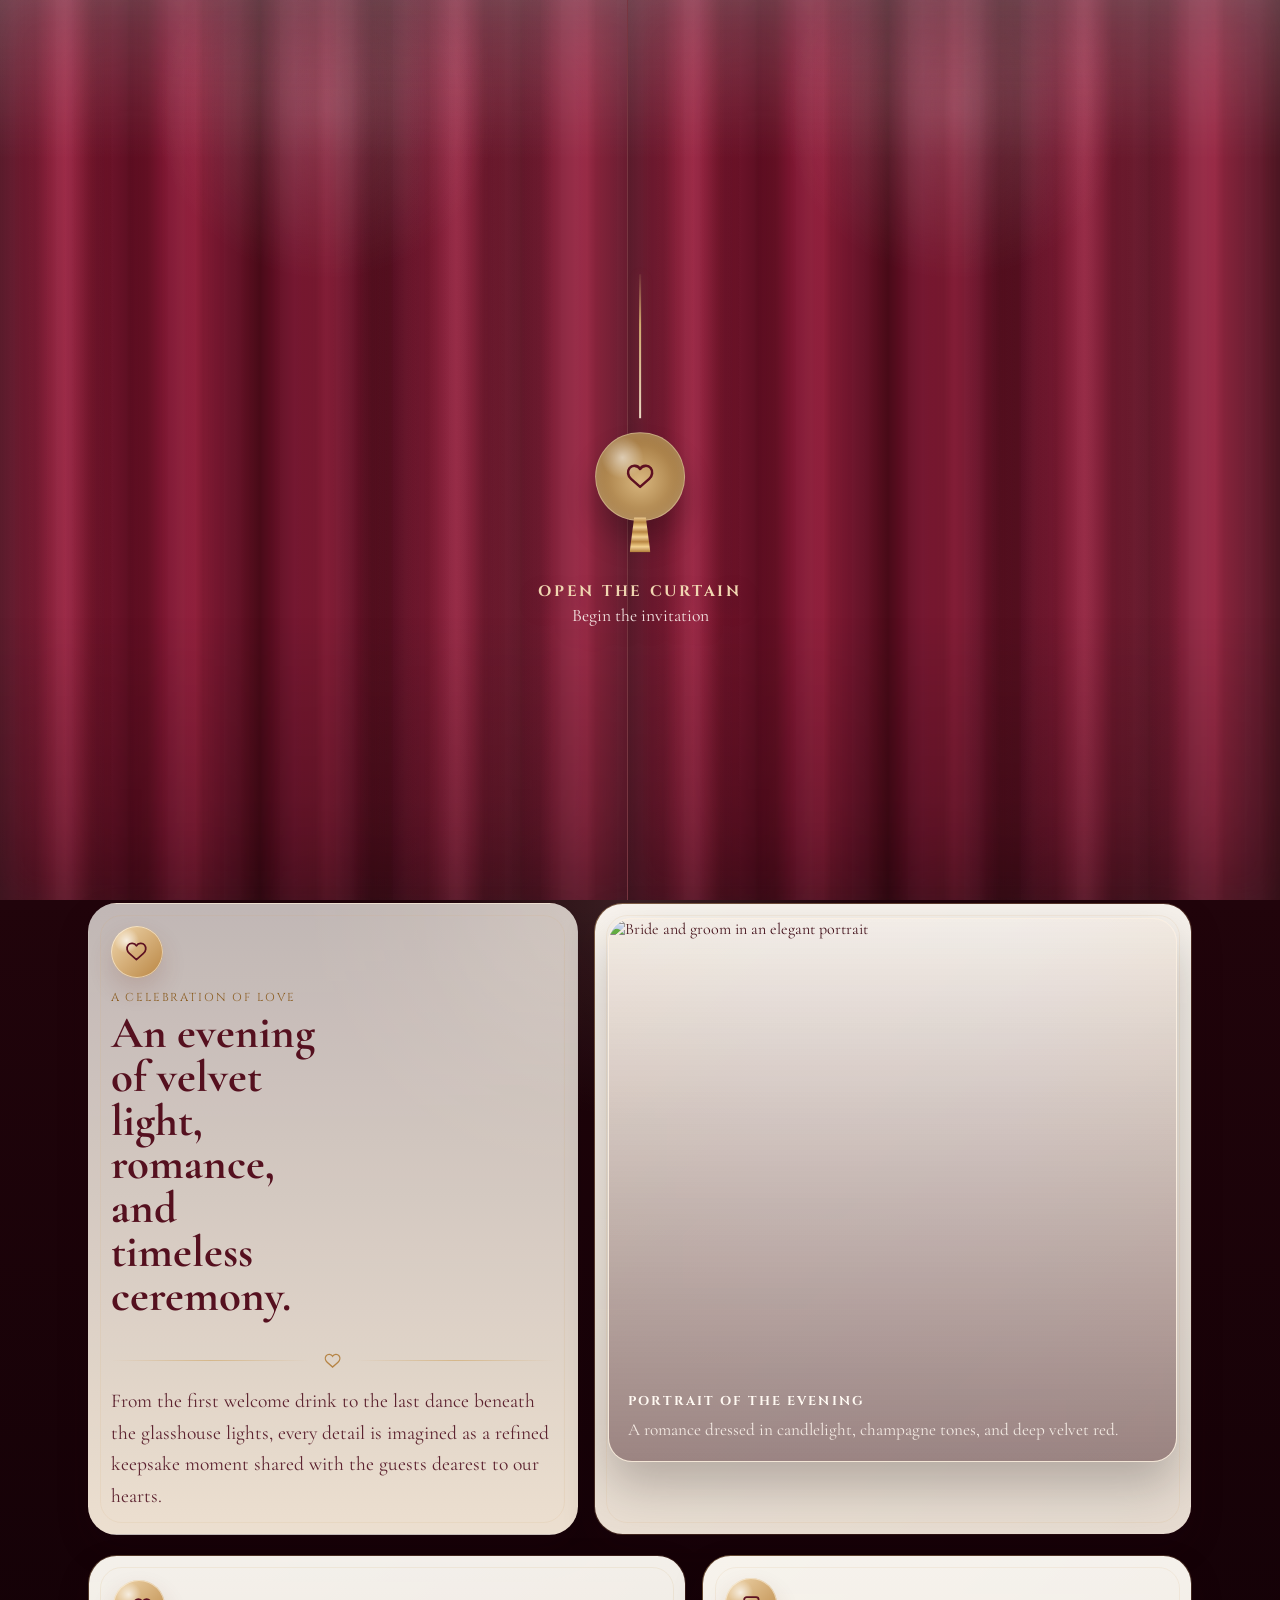
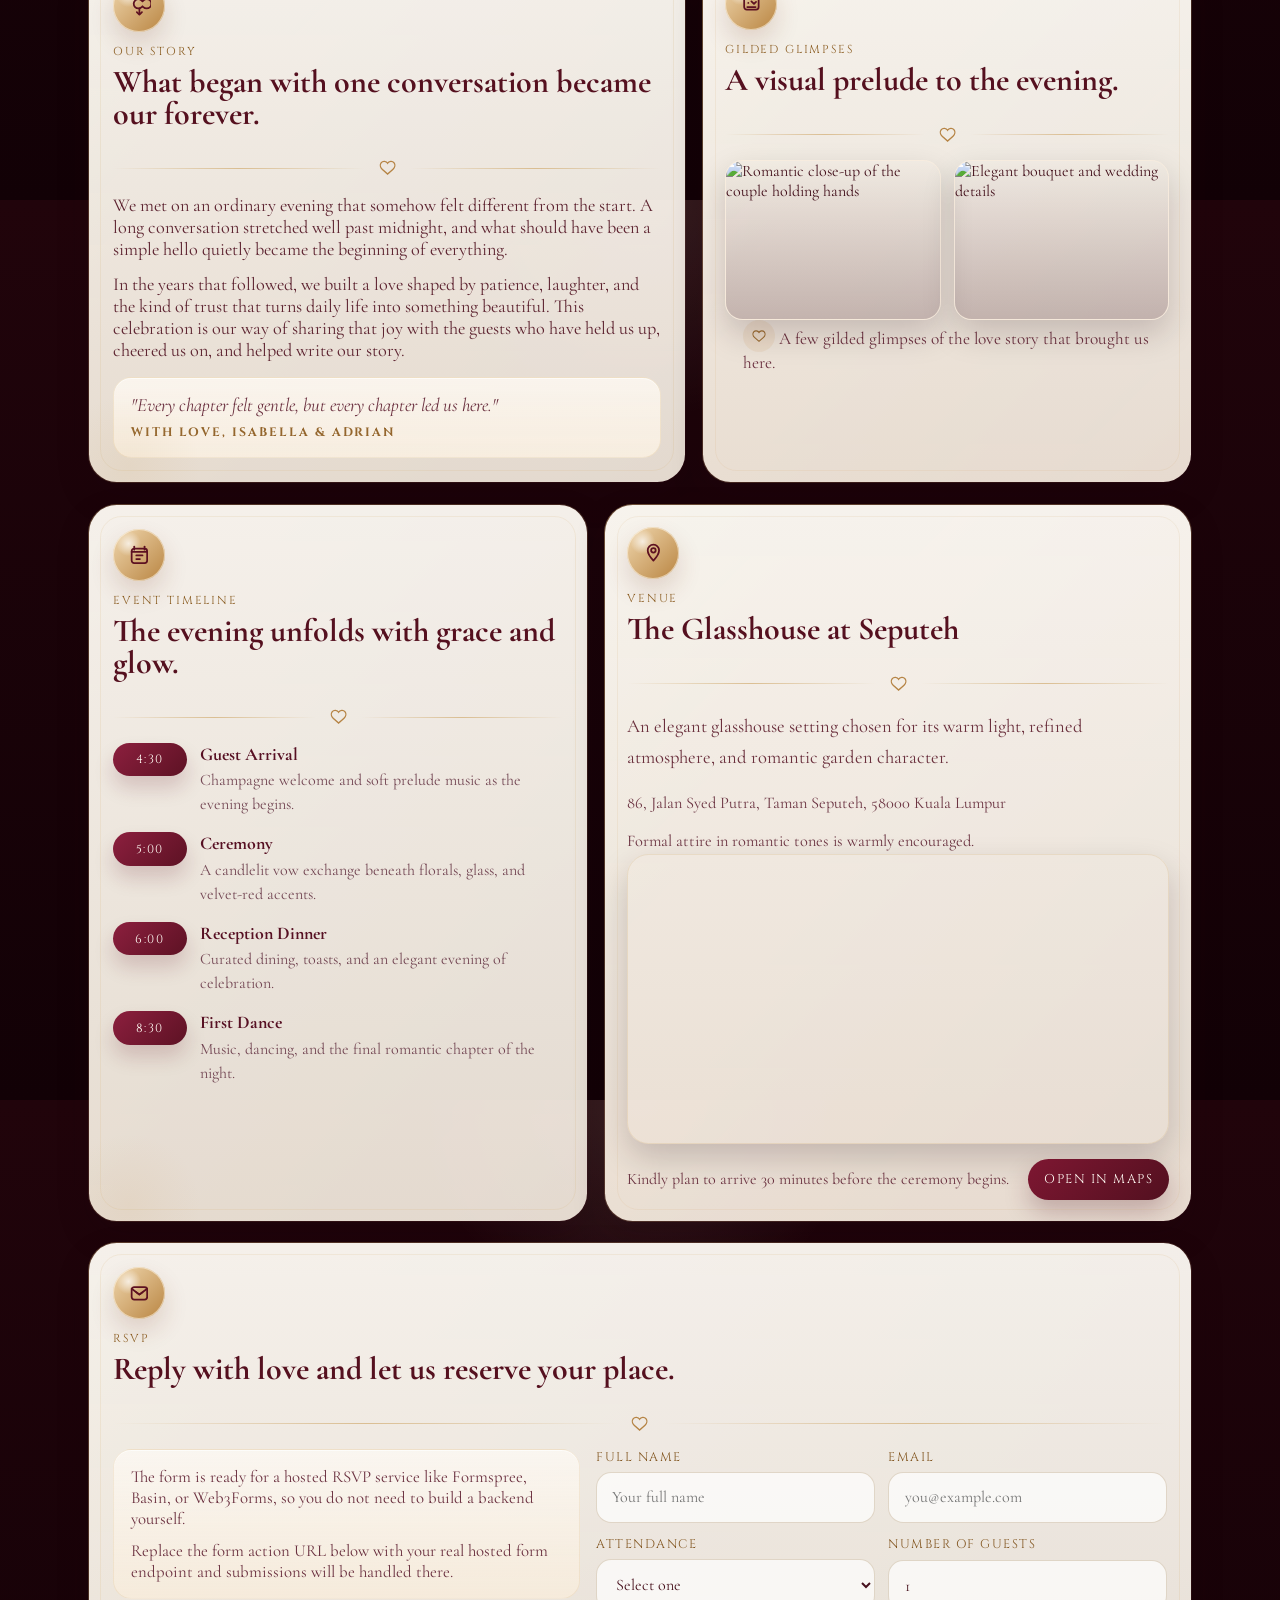
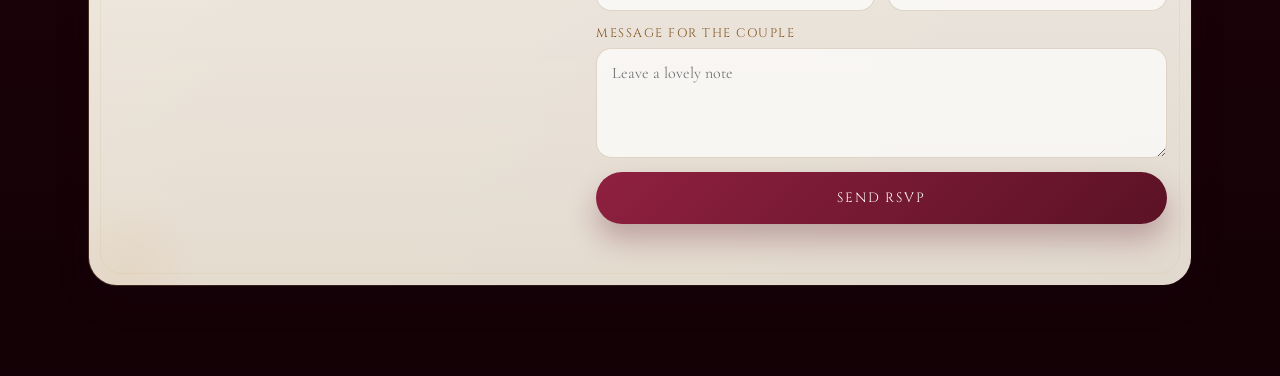
==== index.html @ 17d8c652 "Add wedding invitation experience" ====
<!doctype html>
<html lang="en">
<head>
  <meta charset="UTF-8" />
  <meta name="viewport" content="width=device-width, initial-scale=1.0" />
  <title>Isabella & Adrian | Wedding Invitation</title>
  <link rel="preconnect" href="https://fonts.googleapis.com" />
  <link rel="preconnect" href="https://fonts.gstatic.com" crossorigin />
  <link href="https://fonts.googleapis.com/css2?family=Cinzel:wght@500;600;700&family=Cormorant+Garamond:wght@400;500;600;700&family=Great+Vibes&display=swap" rel="stylesheet" />
  <style>
    :root {
      --wine-950: #1e030a;
      --wine-900: #320712;
      --wine-800: #571023;
      --wine-700: #731734;
      --wine-600: #8f2040;
      --rose-gold: #d1ab70;
      --rose-gold-soft: #f0d6b1;
      --ivory: #f8f0e4;
      --ivory-soft: #fff9f2;
      --blush: #efdad6;
      --shadow: 0 24px 48px rgba(13, 2, 6, 0.24);
      --shadow-soft: 0 14px 32px rgba(25, 5, 11, 0.18);
      --radius-lg: 1.8rem;
      --radius-md: 1.2rem;
      --ease-luxury: cubic-bezier(0.2, 0.82, 0.16, 1);
    }

    * {
      box-sizing: border-box;
    }

    html {
      scroll-behavior: smooth;
    }

    body {
      margin: 0;
      font-family: "Cormorant Garamond", serif;
      color: var(--ivory);
      background:
        radial-gradient(circle at top, rgba(255, 240, 220, 0.12), transparent 20%),
        linear-gradient(180deg, #21040b 0%, #120106 100%);
    }

    body.before-unveil {
      height: 100vh;
      overflow: hidden;
      touch-action: none;
    }

    img,
    iframe {
      display: block;
      max-width: 100%;
      border: 0;
    }

    button,
    input,
    select,
    textarea {
      font: inherit;
    }

    a {
      color: inherit;
    }

    .page-shell {
      position: relative;
      overflow: clip;
    }

    .hero-screen {
      position: relative;
      min-height: 100vh;
      isolation: isolate;
      overflow: hidden;
      background:
        radial-gradient(circle at 50% 22%, rgba(246, 231, 207, 0.14), transparent 18%),
        radial-gradient(circle at 50% 70%, rgba(209, 171, 112, 0.08), transparent 30%),
        linear-gradient(180deg, #300612 0%, #170208 100%);
    }

    .hero-screen::before,
    .hero-screen::after {
      content: "";
      position: absolute;
      width: min(60vw, 14rem);
      aspect-ratio: 1;
      opacity: 0.22;
      pointer-events: none;
      background-repeat: no-repeat;
      background-size: contain;
      filter: drop-shadow(0 12px 16px rgba(0, 0, 0, 0.24));
      z-index: 0;
    }

    .hero-screen::before {
      left: -2.5rem;
      bottom: -2rem;
      transform: rotate(-10deg);
      background-image: url("data:image/svg+xml,%3Csvg xmlns='http://www.w3.org/2000/svg' viewBox='0 0 320 320' fill='none'%3E%3Cg stroke='%23d1ab70' stroke-width='2' stroke-linecap='round'%3E%3Cpath d='M90 260c26-41 40-87 45-143'/%3E%3Cpath d='M134 167c-25-10-45-33-53-65 27 6 45 17 58 40'/%3E%3Cpath d='M142 135c15-28 38-46 71-56-5 31-21 53-52 68'/%3E%3Cpath d='M117 235c-19-11-32-28-42-49 25 2 40 12 51 26'/%3E%3Cpath d='M159 214c22-10 41-13 70-10-14 19-33 30-61 34'/%3E%3C/g%3E%3C/svg%3E");
    }

    .hero-screen::after {
      right: -2.8rem;
      top: -1.6rem;
      transform: scaleX(-1) rotate(-18deg);
      background-image: url("data:image/svg+xml,%3Csvg xmlns='http://www.w3.org/2000/svg' viewBox='0 0 320 320' fill='none'%3E%3Cg stroke='%23d1ab70' stroke-width='2' stroke-linecap='round'%3E%3Cpath d='M90 260c26-41 40-87 45-143'/%3E%3Cpath d='M134 167c-25-10-45-33-53-65 27 6 45 17 58 40'/%3E%3Cpath d='M142 135c15-28 38-46 71-56-5 31-21 53-52 68'/%3E%3Cpath d='M117 235c-19-11-32-28-42-49 25 2 40 12 51 26'/%3E%3Cpath d='M159 214c22-10 41-13 70-10-14 19-33 30-61 34'/%3E%3C/g%3E%3C/svg%3E");
    }

    .reveal-stage {
      position: absolute;
      inset: 0;
      display: grid;
      place-items: center;
      padding: 1.25rem 1rem 4.5rem;
      z-index: 1;
    }

    .sparkles {
      position: absolute;
      inset: 0;
      pointer-events: none;
      z-index: 0;
    }

    .sparkles span {
      position: absolute;
      width: 0.7rem;
      aspect-ratio: 1;
      opacity: 0;
      border-radius: 50%;
      background:
        radial-gradient(circle, rgba(255, 241, 214, 0.95) 0 25%, rgba(255, 241, 214, 0.12) 60%, transparent 72%);
      filter: blur(0.4px);
      animation: shimmer 3s ease-in-out infinite paused;
    }

    .sparkles span:nth-child(1) { top: 24%; left: 18%; animation-delay: 0.2s; }
    .sparkles span:nth-child(2) { top: 30%; right: 19%; animation-delay: 0.7s; }
    .sparkles span:nth-child(3) { top: 58%; left: 14%; animation-delay: 1.1s; }
    .sparkles span:nth-child(4) { top: 68%; right: 16%; animation-delay: 1.5s; }
    .sparkles span:nth-child(5) { top: 42%; left: 50%; animation-delay: 1.9s; }

    .ornament {
      position: absolute;
      inset: 50% auto auto 50%;
      width: min(92vw, 25rem);
      aspect-ratio: 1;
      transform: translate(-50%, -50%);
      opacity: 0.26;
      pointer-events: none;
    }

    .reveal-card {
      position: relative;
      z-index: 1;
      width: min(100%, 23rem);
      margin-inline: auto;
      text-align: center;
      padding: 1rem 0.35rem;
      opacity: 0;
      transform: translateY(2rem) scale(0.96);
      transition:
        opacity 1.1s var(--ease-luxury),
        transform 1.1s var(--ease-luxury);
    }

    .countdown-shell {
      margin-top: 1.15rem;
      padding: 0.9rem 0.8rem 0.8rem;
      border-radius: 1.35rem;
      background:
        linear-gradient(180deg, rgba(255, 248, 239, 0.12), rgba(209, 171, 112, 0.08)),
        rgba(49, 6, 18, 0.22);
      border: 1px solid rgba(209, 171, 112, 0.22);
      box-shadow:
        inset 0 1px 0 rgba(255, 248, 233, 0.12),
        0 18px 34px rgba(18, 2, 8, 0.18);
      backdrop-filter: blur(6px);
    }

    .countdown-label {
      margin: 0 0 0.75rem;
      font-family: "Cinzel", serif;
      font-size: 0.68rem;
      letter-spacing: 0.18em;
      text-transform: uppercase;
      color: color-mix(in srgb, var(--rose-gold) 84%, white);
    }

    .countdown-grid {
      display: grid;
      grid-template-columns: repeat(4, minmax(0, 1fr));
      gap: 0.55rem;
    }

    .countdown-item {
      padding: 0.72rem 0.35rem;
      border-radius: 1rem;
      background:
        linear-gradient(180deg, rgba(255, 251, 246, 0.16), rgba(209, 171, 112, 0.08)),
        rgba(92, 16, 35, 0.18);
      border: 1px solid rgba(209, 171, 112, 0.18);
      box-shadow: inset 0 1px 0 rgba(255, 246, 229, 0.08);
    }

    .countdown-value {
      display: block;
      font-family: "Cinzel", serif;
      font-size: 1.18rem;
      line-height: 1;
      color: var(--ivory-soft);
      text-shadow: 0 4px 12px rgba(0, 0, 0, 0.18);
    }

    .countdown-unit {
      display: block;
      margin-top: 0.35rem;
      font-size: 0.58rem;
      letter-spacing: 0.18em;
      text-transform: uppercase;
      color: color-mix(in srgb, var(--rose-gold) 72%, white);
    }

    .hero-screen.is-open .reveal-card {
      opacity: 1;
      transform: translateY(0) scale(1);
      transition-delay: 0.45s;
    }

    .hero-screen.is-open .sparkles span {
      opacity: 1;
      animation-play-state: running;
    }

    .eyebrow {
      margin: 0 0 0.75rem;
      font-family: "Cinzel", serif;
      letter-spacing: 0.24em;
      text-transform: uppercase;
      font-size: 0.68rem;
      color: color-mix(in srgb, var(--rose-gold) 76%, white);
    }

    .script-line {
      margin: 0;
      font-family: "Great Vibes", cursive;
      font-size: clamp(2.1rem, 12vw, 3.4rem);
      color: var(--blush);
      text-shadow: 0 0 28px rgba(255, 216, 211, 0.18);
    }

    .names {
      margin: 0.45rem 0 1rem;
      font-family: "Cinzel", serif;
      font-weight: 600;
      line-height: 0.98;
      letter-spacing: 0.08em;
      font-size: clamp(2.55rem, 13vw, 4.2rem);
      text-transform: uppercase;
      color: var(--ivory);
      text-shadow:
        0 0 24px rgba(246, 231, 207, 0.1),
        0 12px 28px rgba(0, 0, 0, 0.32);
    }

    .names span {
      display: inline-block;
      margin: 0 0.26em;
      font-size: 0.68em;
      color: var(--rose-gold);
      transform: translateY(-0.18em);
    }

    .tagline {
      max-width: 18rem;
      margin: 0 auto 1.4rem;
      font-size: 1.08rem;
      color: color-mix(in srgb, var(--ivory) 82%, var(--blush));
    }

    .luxury-rule {
      display: flex;
      align-items: center;
      justify-content: center;
      gap: 1rem;
      margin: 0 auto 1.35rem;
      width: min(100%, 16rem);
      color: var(--rose-gold);
    }

    .luxury-rule::before,
    .luxury-rule::after {
      content: "";
      height: 1px;
      flex: 1;
      background: linear-gradient(90deg, transparent, rgba(209, 171, 112, 0.85), transparent);
    }

    .luxury-rule svg {
      width: 2rem;
      height: 2rem;
      fill: none;
      stroke: currentColor;
      stroke-width: 1.7;
    }

    .date-line,
    .venue-line {
      margin: 0;
      font-family: "Cinzel", serif;
      font-size: 0.74rem;
      letter-spacing: 0.18em;
      text-transform: uppercase;
      color: color-mix(in srgb, var(--rose-gold) 72%, var(--ivory));
    }

    .venue-line {
      margin-top: 0.65rem;
      opacity: 0.86;
    }

    .scroll-cue {
      position: absolute;
      left: 50%;
      bottom: 1.15rem;
      z-index: 1;
      transform: translateX(-50%);
      width: min(88vw, 18rem);
      margin: 0;
      text-align: center;
      font-size: 0.88rem;
      color: rgba(246, 231, 207, 0.72);
      opacity: 0;
      transition: opacity 1s ease 0.9s;
    }

    .hero-screen.is-open .scroll-cue {
      opacity: 1;
    }

    .curtain-shell {
      position: absolute;
      inset: 0;
      z-index: 2;
      pointer-events: none;
    }

    .curtain {
      position: absolute;
      top: 0;
      width: 52%;
      height: 100%;
      overflow: hidden;
      pointer-events: auto;
      background:
        radial-gradient(circle at 50% 12%, rgba(255, 255, 255, 0.16), transparent 20%),
        linear-gradient(90deg, rgba(255, 255, 255, 0.05), transparent 18%, rgba(0, 0, 0, 0.15) 52%, rgba(255, 255, 255, 0.05) 85%),
        repeating-linear-gradient(90deg, #5b0c1f 0, #7f1732 5%, #9c2442 10%, #6f132a 15%, #5a0d1e 20%);
      box-shadow: inset 0 0 42px rgba(255, 255, 255, 0.05), inset 0 0 100px rgba(0, 0, 0, 0.35);
      transition: transform 1.7s var(--ease-luxury);
      will-change: transform;
    }

    .curtain::before {
      content: "";
      position: absolute;
      inset: 0;
      background:
        repeating-linear-gradient(90deg,
          rgba(255, 255, 255, 0.08) 0,
          rgba(255, 255, 255, 0.08) 2.2%,
          rgba(0, 0, 0, 0.18) 5.4%,
          rgba(255, 255, 255, 0.04) 8.6%);
      mix-blend-mode: soft-light;
      opacity: 0.85;
    }

    .curtain::after {
      content: "";
      position: absolute;
      inset: 0;
      background:
        linear-gradient(180deg, rgba(255, 255, 255, 0.2), transparent 18%),
        linear-gradient(180deg, transparent 68%, rgba(0, 0, 0, 0.3));
      opacity: 0.85;
    }

    .curtain-left {
      left: 0;
      border-right: 1px solid rgba(246, 231, 207, 0.14);
    }

    .curtain-right {
      right: 0;
      border-left: 1px solid rgba(246, 231, 207, 0.14);
    }

    .hero-screen.is-open .curtain-left {
      transform: translateX(-104%);
    }

    .hero-screen.is-open .curtain-right {
      transform: translateX(104%);
    }

    .top-valance {
      position: absolute;
      top: 0;
      left: 0;
      right: 0;
      height: 5.4rem;
      overflow: visible;
      background:
        radial-gradient(circle at 50% -30%, rgba(255, 255, 255, 0.18), transparent 48%),
        linear-gradient(180deg, rgba(255, 255, 255, 0.18), rgba(0, 0, 0, 0.14)),
        repeating-linear-gradient(90deg, #6f132b 0, #a22745 9%, #74142d 18%);
      border-bottom: 2px solid rgba(209, 171, 112, 0.35);
      box-shadow: 0 12px 24px rgba(0, 0, 0, 0.22);
      pointer-events: none;
      z-index: 3;
    }

    .top-valance::after {
      content: "";
      position: absolute;
      left: 0;
      right: 0;
      bottom: -2.2rem;
      height: 4.2rem;
      background:
        radial-gradient(circle at 2.5rem 0, #9b2140 0 2.15rem, transparent 2.2rem) repeat-x,
        linear-gradient(180deg, rgba(255, 255, 255, 0.1), rgba(0, 0, 0, 0.08));
      background-size: 5rem 100%, 100% 100%;
      filter: drop-shadow(0 12px 8px rgba(0, 0, 0, 0.16));
    }

    .top-valance::before {
      content: "";
      position: absolute;
      left: 0;
      right: 0;
      bottom: 0.45rem;
      height: 0.5rem;
      background:
        radial-gradient(circle at 2.5rem 50%, rgba(209, 171, 112, 0.38) 0 0.42rem, transparent 0.44rem) repeat-x;
      background-size: 5rem 100%;
      opacity: 0.9;
    }

    .pull-trigger {
      position: absolute;
      left: 50%;
      top: 53%;
      z-index: 4;
      transform: translate(-50%, -50%);
      display: inline-grid;
      place-items: center;
      gap: 0.85rem;
      min-width: 10rem;
      padding: 0;
      border: 0;
      background: transparent;
      color: var(--rose-gold-soft);
      cursor: pointer;
      transition: opacity 0.45s ease;
    }

    .hero-screen.is-open .pull-trigger {
      opacity: 0;
      pointer-events: none;
    }

    .pull-trigger:focus-visible {
      outline: 2px solid color-mix(in srgb, var(--rose-gold) 72%, white);
      outline-offset: 10px;
    }

    .pull-string {
      width: 2px;
      height: min(17vh, 7rem);
      background: linear-gradient(180deg, rgba(209, 171, 112, 0.12), var(--rose-gold) 35%, rgba(246, 231, 207, 0.92));
      box-shadow: 0 0 14px rgba(209, 171, 112, 0.2);
      animation: sway 2.8s ease-in-out infinite;
      transform-origin: top center;
    }

    .tassel {
      position: relative;
      width: 4.5rem;
      aspect-ratio: 1;
      border-radius: 999px;
      display: grid;
      place-items: center;
      background:
        radial-gradient(circle at 30% 28%, rgba(255, 255, 255, 0.55), transparent 24%),
        radial-gradient(circle at 50% 55%, #d9b77f, #9e723a 72%, #7d5525);
      border: 1px solid rgba(255, 243, 220, 0.42);
      box-shadow:
        0 20px 30px rgba(0, 0, 0, 0.24),
        inset 0 0 14px rgba(255, 255, 255, 0.24);
    }

    .tassel::after {
      content: "";
      position: absolute;
      bottom: -2rem;
      left: 50%;
      width: 1.3rem;
      height: 2.2rem;
      transform: translateX(-50%);
      background: repeating-linear-gradient(180deg, #f1d198 0, #b98743 14%, #f2d18d 28%);
      clip-path: polygon(22% 0, 78% 0, 100% 100%, 0 100%);
      filter: drop-shadow(0 8px 6px rgba(0, 0, 0, 0.2));
    }

    .tassel svg {
      width: 2rem;
      height: 2rem;
      fill: none;
      stroke: #5e1021;
      stroke-width: 1.9;
      stroke-linecap: round;
      stroke-linejoin: round;
    }

    .trigger-text {
      display: flex;
      flex-direction: column;
      gap: 0.15rem;
      margin-top: 2.9rem;
      text-align: center;
      text-shadow: 0 10px 24px rgba(0, 0, 0, 0.36);
    }

    .trigger-title {
      font-family: "Cinzel", serif;
      font-size: 0.75rem;
      letter-spacing: 0.18em;
      text-transform: uppercase;
    }

    .trigger-subtitle {
      font-size: 0.98rem;
      color: color-mix(in srgb, var(--blush) 70%, white);
    }

    .content {
      position: relative;
      z-index: 1;
      display: grid;
      gap: 1rem;
      padding: 1.1rem 1rem 2.4rem;
      margin-top: -1.2rem;
    }

    .reveal-on-scroll {
      opacity: 0;
      transform: translateY(2.2rem) scale(0.985);
      transition:
        opacity 0.9s var(--ease-luxury),
        transform 0.9s var(--ease-luxury);
      transition-delay: var(--reveal-delay, 0s);
      will-change: opacity, transform;
    }

    .reveal-on-scroll.is-visible {
      opacity: 1;
      transform: translateY(0) scale(1);
    }

    .section-card {
      position: relative;
      overflow: hidden;
      padding: 1.2rem;
      border-radius: var(--radius-lg);
      background:
        linear-gradient(180deg, rgba(255, 252, 247, 0.94), rgba(248, 240, 228, 0.9)) padding-box,
        linear-gradient(135deg, rgba(209, 171, 112, 0.34), rgba(87, 16, 35, 0.1)) border-box;
      border: 1px solid transparent;
      box-shadow: var(--shadow-soft);
      color: #44111c;
    }

    .section-card::before {
      content: "";
      position: absolute;
      inset: auto auto -3.5rem -2rem;
      width: 9rem;
      height: 9rem;
      background: radial-gradient(circle, rgba(209, 171, 112, 0.12), transparent 70%);
      pointer-events: none;
    }

    .section-card::after {
      content: "";
      position: absolute;
      inset: 0.7rem;
      border: 1px solid rgba(209, 171, 112, 0.16);
      border-radius: calc(var(--radius-lg) - 0.45rem);
      pointer-events: none;
    }

    .section-header {
      display: grid;
      gap: 0.75rem;
      margin-bottom: 0.95rem;
    }

    .icon-badge {
      width: 3.25rem;
      height: 3.25rem;
      display: grid;
      place-items: center;
      border-radius: 999px;
      background:
        radial-gradient(circle at 30% 28%, rgba(255, 255, 255, 0.72), transparent 24%),
        linear-gradient(135deg, #f0d7ae, #b98542);
      box-shadow:
        0 12px 24px rgba(113, 52, 23, 0.16),
        inset 0 0 0 1px rgba(255, 248, 234, 0.56);
      color: #5d1121;
    }

    .icon-badge svg {
      width: 1.55rem;
      height: 1.55rem;
      fill: none;
      stroke: currentColor;
      stroke-width: 1.7;
      stroke-linecap: round;
      stroke-linejoin: round;
    }

    .section-kicker {
      margin: 0 0 0.45rem;
      font-family: "Cinzel", serif;
      font-size: 0.72rem;
      letter-spacing: 0.16em;
      text-transform: uppercase;
      color: #8b5d22;
    }

    .section-title {
      margin: 0 0 0.9rem;
      font-size: 2rem;
      line-height: 0.98;
      color: #55101f;
    }

    .section-title.luxury {
      max-width: 12ch;
    }

    .luxury-divider {
      display: flex;
      align-items: center;
      gap: 0.8rem;
      margin: 0.15rem 0 1rem;
      color: #b68445;
    }

    .luxury-divider::before,
    .luxury-divider::after {
      content: "";
      height: 1px;
      flex: 1;
      background: linear-gradient(90deg, transparent, rgba(209, 171, 112, 0.7), transparent);
    }

    .luxury-divider svg {
      width: 1.2rem;
      height: 1.2rem;
      fill: none;
      stroke: currentColor;
      stroke-width: 1.7;
    }

    .intro-copy,
    .story-text {
      margin: 0;
      font-size: 1.14rem;
      color: #5d2330;
    }

    .opening-copy {
      max-width: 28rem;
      font-size: 1.22rem;
      line-height: 1.62;
    }

    .section-lead {
      font-size: 1.16rem;
      line-height: 1.62;
      color: #6a2f3c;
    }

    .editorial-shell,
    .vow-grid,
    .schedule-shell,
    .rsvp-shell {
      display: grid;
      gap: 1rem;
    }

    .editorial-panel {
      position: relative;
      overflow: hidden;
      padding: 1.35rem;
      border-radius: var(--radius-lg);
      background:
        linear-gradient(180deg, rgba(255, 252, 247, 0.95), rgba(247, 237, 225, 0.92)) padding-box,
        linear-gradient(135deg, rgba(209, 171, 112, 0.45), rgba(87, 16, 35, 0.08)) border-box;
      border: 1px solid transparent;
      box-shadow: var(--shadow-soft);
      color: #44111c;
    }

    .editorial-panel::after {
      content: "";
      position: absolute;
      inset: 0.7rem;
      border: 1px solid rgba(209, 171, 112, 0.14);
      border-radius: calc(var(--radius-lg) - 0.45rem);
      pointer-events: none;
    }

    .hero-note {
      min-height: 14rem;
      display: grid;
      align-content: end;
      background:
        linear-gradient(180deg, rgba(255, 252, 247, 0.72), rgba(245, 232, 216, 0.96)),
        radial-gradient(circle at top right, rgba(209, 171, 112, 0.2), transparent 34%);
    }

    .hero-note .section-title {
      font-size: 2.35rem;
      max-width: 10ch;
    }

    .portrait-panel {
      padding: 0.85rem;
    }

    .portrait-card {
      position: relative;
      overflow: hidden;
      border-radius: 1.5rem;
      min-height: 28rem;
      box-shadow: var(--shadow);
      border: 1px solid rgba(255, 236, 216, 0.48);
    }

    .portrait-card img {
      width: 100%;
      height: 100%;
      object-fit: cover;
    }

    .portrait-card::after {
      content: "";
      position: absolute;
      inset: 0;
      background:
        linear-gradient(180deg, rgba(51, 9, 20, 0.02), rgba(48, 7, 19, 0.42)),
        linear-gradient(90deg, rgba(243, 216, 178, 0.08), transparent 28%, transparent 72%, rgba(243, 216, 178, 0.1));
    }

    .portrait-caption {
      position: absolute;
      left: 1.15rem;
      right: 1.15rem;
      bottom: 1.15rem;
      z-index: 1;
      display: grid;
      gap: 0.45rem;
      color: var(--ivory-soft);
    }

    .portrait-caption strong {
      font-family: "Cinzel", serif;
      font-size: 0.8rem;
      letter-spacing: 0.16em;
      text-transform: uppercase;
    }

    .portrait-caption span {
      font-size: 1.08rem;
      line-height: 1.45;
      color: rgba(255, 247, 239, 0.88);
    }

    .mini-gallery {
      display: grid;
      grid-template-columns: repeat(2, minmax(0, 1fr));
      gap: 0.8rem;
    }

    .mini-gallery figure {
      position: relative;
      overflow: hidden;
      margin: 0;
      border-radius: 1.1rem;
      min-height: 10rem;
      box-shadow: var(--shadow-soft);
      border: 1px solid rgba(255, 238, 219, 0.46);
    }

    .mini-gallery img {
      width: 100%;
      height: 100%;
      object-fit: cover;
    }

    .mini-gallery figure::after {
      content: "";
      position: absolute;
      inset: 0;
      background: linear-gradient(180deg, transparent, rgba(47, 6, 18, 0.22));
    }

    .story-text + .story-text {
      margin-top: 0.85rem;
    }

    .photo-frame {
      padding: 0;
    }

    .photo-collage {
      display: grid;
      grid-template-columns: 1.1fr 0.9fr;
      gap: 0.8rem;
      padding: 0.9rem;
      min-height: 23rem;
    }

    .photo-main,
    .photo-stack figure {
      position: relative;
      margin: 0;
      overflow: hidden;
      border-radius: 1.4rem;
      box-shadow: var(--shadow);
      border: 1px solid rgba(255, 235, 213, 0.4);
    }

    .photo-main img,
    .photo-stack img {
      width: 100%;
      height: 100%;
      object-fit: cover;
    }

    .photo-main::after,
    .photo-stack figure::after {
      content: "";
      position: absolute;
      inset: 0;
      background: linear-gradient(180deg, transparent, rgba(47, 6, 18, 0.22));
    }

    .photo-stack {
      display: grid;
      gap: 0.8rem;
    }

    .frame-caption {
      padding: 0 1.1rem 1.2rem;
      color: #6b3140;
      font-size: 1.08rem;
    }

    .photo-frame .frame-caption {
      display: flex;
      align-items: center;
      gap: 0.65rem;
    }

    .mini-ornament {
      width: 2rem;
      height: 2rem;
      display: inline-grid;
      place-items: center;
      border-radius: 999px;
      background: rgba(209, 171, 112, 0.16);
      color: #9d6e34;
      flex: 0 0 auto;
    }

    .mini-ornament svg {
      width: 1rem;
      height: 1rem;
      fill: none;
      stroke: currentColor;
      stroke-width: 1.7;
    }

    .story-grid {
      display: grid;
      gap: 1rem;
    }

    .story-quote {
      padding: 1rem 1.05rem;
      border-radius: 1.15rem;
      background: linear-gradient(180deg, rgba(255, 250, 244, 0.78), rgba(248, 238, 224, 0.94));
      border: 1px solid rgba(209, 171, 112, 0.22);
      color: #6b3140;
      font-size: 1.18rem;
      font-style: italic;
      box-shadow: inset 0 1px 0 rgba(255, 255, 255, 0.6);
    }

    .story-quote strong {
      display: block;
      margin-top: 0.5rem;
      font-family: "Cinzel", serif;
      font-size: 0.76rem;
      letter-spacing: 0.16em;
      text-transform: uppercase;
      font-style: normal;
      color: #94662d;
    }

    .timeline-list {
      display: grid;
      gap: 1rem;
      margin-top: 1rem;
    }

    .timeline-item {
      display: grid;
      grid-template-columns: auto 1fr;
      gap: 0.85rem;
      align-items: start;
    }

    .timeline-time {
      min-width: 4.6rem;
      padding: 0.55rem 0.7rem;
      border-radius: 999px;
      background: linear-gradient(135deg, #8c1f3e, #5d1224);
      color: var(--ivory-soft);
      text-align: center;
      font-family: "Cinzel", serif;
      font-size: 0.75rem;
      letter-spacing: 0.12em;
      text-transform: uppercase;
      box-shadow: 0 12px 20px rgba(93, 18, 36, 0.18);
    }

    .timeline-copy strong {
      display: block;
      margin-bottom: 0.22rem;
      color: #571023;
      font-size: 1.12rem;
    }

    .timeline-copy span {
      display: block;
      color: #744754;
      font-size: 1rem;
      line-height: 1.5;
    }

    .venue-meta {
      display: grid;
      gap: 0.75rem;
      margin-top: 0.9rem;
      color: #6c3442;
      font-size: 1.02rem;
      line-height: 1.6;
    }

    .details-grid {
      display: grid;
      gap: 1rem;
    }

    .detail-panel {
      padding: 1.1rem;
      border-radius: var(--radius-md);
      background: linear-gradient(180deg, rgba(255, 255, 255, 0.5), rgba(255, 249, 242, 0.85));
      border: 1px solid rgba(209, 171, 112, 0.22);
    }

    .detail-icon {
      width: 2.55rem;
      height: 2.55rem;
      display: grid;
      place-items: center;
      margin-bottom: 0.85rem;
      border-radius: 999px;
      background: linear-gradient(135deg, rgba(209, 171, 112, 0.18), rgba(255, 248, 234, 0.6));
      color: #8b5d22;
    }

    .detail-icon svg {
      width: 1.2rem;
      height: 1.2rem;
      fill: none;
      stroke: currentColor;
      stroke-width: 1.7;
      stroke-linecap: round;
      stroke-linejoin: round;
    }

    .detail-label {
      margin: 0 0 0.5rem;
      font-family: "Cinzel", serif;
      font-size: 0.78rem;
      letter-spacing: 0.18em;
      text-transform: uppercase;
      color: #8b5d22;
    }

    .detail-value {
      margin: 0;
      font-size: 1.2rem;
      color: #4f1221;
    }

    .detail-value + .detail-value {
      margin-top: 0.35rem;
    }

    .detail-footnote {
      margin-top: 0.9rem;
      padding-top: 0.8rem;
      border-top: 1px solid rgba(209, 171, 112, 0.18);
      color: #7a4751;
      font-size: 1rem;
    }

    .map-wrap {
      overflow: hidden;
      border-radius: 1.35rem;
      border: 1px solid rgba(209, 171, 112, 0.24);
      box-shadow: var(--shadow-soft);
    }

    .map-wrap iframe {
      width: 100%;
      min-height: 18rem;
    }

    .map-actions {
      display: flex;
      flex-direction: column;
      align-items: flex-start;
      gap: 0.8rem;
      margin-top: 0.9rem;
      color: #6c3442;
      font-size: 1rem;
    }

    .map-link {
      display: inline-flex;
      align-items: center;
      justify-content: center;
      padding: 0.75rem 1rem;
      border-radius: 999px;
      background: linear-gradient(135deg, #7e1732, #52101f);
      color: var(--ivory-soft);
      text-decoration: none;
      font-family: "Cinzel", serif;
      font-size: 0.8rem;
      letter-spacing: 0.12em;
      text-transform: uppercase;
      box-shadow: 0 12px 24px rgba(82, 16, 31, 0.25);
    }

    .rsvp-layout {
      display: grid;
      gap: 1rem;
    }

    .service-note {
      margin-top: 0.75rem;
      color: #7a4751;
      font-size: 1rem;
    }

    .rsvp-service-card {
      padding: 1rem 1.05rem;
      border-radius: 1.15rem;
      background: linear-gradient(180deg, rgba(255, 251, 246, 0.7), rgba(246, 235, 219, 0.92));
      border: 1px solid rgba(209, 171, 112, 0.18);
      box-shadow: inset 0 1px 0 rgba(255, 255, 255, 0.6);
    }

    .rsvp-service-card p {
      margin: 0;
      color: #6b3140;
      font-size: 1.05rem;
    }

    .rsvp-service-card p + p {
      margin-top: 0.65rem;
    }

    .rsvp-form {
      display: grid;
      gap: 0.85rem;
    }

    .form-row {
      display: grid;
      gap: 0.85rem;
    }

    .field {
      display: grid;
      gap: 0.38rem;
    }

    .field label {
      font-family: "Cinzel", serif;
      font-size: 0.78rem;
      letter-spacing: 0.12em;
      text-transform: uppercase;
      color: #845823;
    }

    .field input,
    .field select,
    .field textarea {
      width: 100%;
      padding: 0.88rem 0.95rem;
      border-radius: 0.95rem;
      border: 1px solid rgba(131, 91, 34, 0.22);
      background: rgba(255, 255, 255, 0.7);
      color: #47111d;
      outline: none;
      transition: border-color 0.2s ease, box-shadow 0.2s ease;
    }

    .field input:focus,
    .field select:focus,
    .field textarea:focus {
      border-color: rgba(126, 23, 50, 0.56);
      box-shadow: 0 0 0 3px rgba(126, 23, 50, 0.12);
    }

    .submit-button {
      display: inline-flex;
      align-items: center;
      justify-content: center;
      min-height: 3.25rem;
      border: 0;
      border-radius: 999px;
      background: linear-gradient(135deg, #8f2040, #5b1224);
      color: var(--ivory-soft);
      font-family: "Cinzel", serif;
      font-size: 0.84rem;
      letter-spacing: 0.14em;
      text-transform: uppercase;
      box-shadow: 0 16px 28px rgba(91, 18, 36, 0.28);
      cursor: pointer;
    }

    .form-status {
      margin: 0;
      min-height: 1.5rem;
      font-size: 1rem;
      color: #6b3140;
    }

    .footer-note {
      margin: 0;
      text-align: center;
      color: rgba(248, 240, 228, 0.7);
      font-size: 0.95rem;
    }

    @keyframes sway {
      0%, 100% { transform: rotate(0deg); }
      50% { transform: rotate(3deg); }
    }

    @keyframes shimmer {
      0%, 100% { transform: scale(0.7); opacity: 0.18; }
      50% { transform: scale(1.35); opacity: 0.9; }
    }

    @media (min-width: 700px) {
      .hero-screen::before,
      .hero-screen::after {
        width: min(44vw, 36rem);
      }

      .reveal-stage {
        padding: 2rem 2rem 5rem;
      }

      .ornament {
        width: min(80vw, 60rem);
      }

      .reveal-card {
        width: min(100%, 56rem);
        padding: 2rem;
      }

      .countdown-shell {
        margin-top: 1.6rem;
        padding: 1rem 1rem 0.95rem;
      }

      .countdown-label {
        font-size: 0.76rem;
      }

      .countdown-value {
        font-size: 1.55rem;
      }

      .countdown-unit {
        font-size: 0.64rem;
      }

      .eyebrow {
        font-size: 0.85rem;
      }

      .script-line {
        font-size: clamp(2.8rem, 6vw, 4.75rem);
      }

      .names {
        font-size: clamp(3.8rem, 8vw, 6.6rem);
      }

      .tagline {
        max-width: 32rem;
        font-size: 1.4rem;
      }

      .luxury-rule {
        width: min(100%, 26rem);
      }

      .date-line,
      .venue-line {
        font-size: 0.98rem;
      }

      .curtain {
        width: 51%;
      }

      .top-valance {
        height: clamp(5.6rem, 9vw, 7.8rem);
      }

      .top-valance::after {
        bottom: -2.9rem;
        height: 5.2rem;
        background-size: 6.6rem 100%, 100% 100%;
      }

      .top-valance::before {
        background-size: 6.6rem 100%;
      }

      .pull-trigger {
        top: 50%;
        min-width: 12rem;
      }

      .pull-string {
        height: min(20vh, 9rem);
      }

      .tassel {
        width: clamp(4.6rem, 8vw, 5.6rem);
      }

      .trigger-title {
        font-size: 0.95rem;
      }

      .trigger-subtitle {
        font-size: 1.1rem;
      }

      .content {
        gap: 1.25rem;
        max-width: 72rem;
        margin: -1.4rem auto 0;
        padding: 1.6rem 1.5rem 3.2rem;
      }

      .section-card {
        padding: 1.5rem;
      }

      .editorial-shell {
        grid-template-columns: 0.9fr 1.1fr;
      }

      .vow-grid {
        grid-template-columns: 1.1fr 0.9fr;
      }

      .schedule-shell {
        grid-template-columns: 0.92fr 1.08fr;
      }

      .hero-note .section-title {
        font-size: 2.8rem;
      }

      .portrait-card {
        min-height: 34rem;
      }

      .details-grid {
        grid-template-columns: repeat(2, minmax(0, 1fr));
      }

      .map-actions {
        flex-direction: row;
        justify-content: space-between;
        align-items: center;
      }

      .rsvp-layout {
        grid-template-columns: 0.9fr 1.1fr;
        align-items: start;
      }

      .form-row {
        grid-template-columns: repeat(2, minmax(0, 1fr));
      }
    }

    @media (prefers-reduced-motion: reduce) {
      html {
        scroll-behavior: auto;
      }

      *,
      *::before,
      *::after {
        animation: none !important;
        transition-duration: 0.01ms !important;
        transition-delay: 0ms !important;
      }
    }
  </style>
</head>
<body class="before-unveil">
  <main class="page-shell">
    <section class="hero-screen" id="heroScreen" aria-label="Wedding invitation reveal">
      <div class="reveal-stage">
        <svg class="ornament" viewBox="0 0 800 800" aria-hidden="true">
          <defs>
            <linearGradient id="ornamentStroke" x1="0%" y1="0%" x2="100%" y2="100%">
              <stop offset="0%" stop-color="#f7e4c3" stop-opacity="0.18" />
              <stop offset="50%" stop-color="#d1ab70" stop-opacity="0.72" />
              <stop offset="100%" stop-color="#f7e4c3" stop-opacity="0.18" />
            </linearGradient>
          </defs>
          <g fill="none" stroke="url(#ornamentStroke)" stroke-width="2.4" stroke-linecap="round" stroke-linejoin="round">
            <path d="M400 145c34 0 58 25 58 58s-24 58-58 58-58-25-58-58 24-58 58-58Z" />
            <path d="M400 125c0-36 29-66 66-66 25 0 49 14 61 37 18-10 39-12 58-4 30 12 48 43 44 76 32 6 56 34 56 67 0 38-30 69-69 69-5 0-10 0-15-1-8 42-45 72-89 72-19 0-38-6-53-17-15 11-34 17-53 17-44 0-81-30-89-72-5 1-10 1-15 1-39 0-69-31-69-69 0-33 24-61 56-67-4-33 14-64 44-76 19-8 40-6 58 4 12-23 36-37 61-37 37 0 66 30 66 66" />
            <path d="M271 405c44 16 87 23 129 23s85-7 129-23" />
            <path d="M320 446c24 12 51 18 80 18s56-6 80-18" />
            <path d="M229 342c26 16 42 43 45 73m297-73c-26 16-42 43-45 73" />
            <path d="M303 231c-31 9-58 34-70 65m264-65c31 9 58 34 70 65" />
            <path d="M399 463v122" />
            <path d="M399 585c-20 16-43 27-68 31m68-31c20 16 43 27 68 31" />
            <path d="M334 613c-18 18-41 31-66 38m198-38c18 18 41 31 66 38" />
          </g>
        </svg>

        <div class="sparkles" aria-hidden="true">
          <span></span>
          <span></span>
          <span></span>
          <span></span>
          <span></span>
        </div>

        <div class="reveal-card">
          <p class="eyebrow">Together With Their Families</p>
          <p class="script-line">Request the honour of your presence</p>
          <h1 class="names">Isabella <span>&amp;</span> Adrian</h1>
          <div class="luxury-rule" aria-hidden="true">
            <svg viewBox="0 0 24 24">
              <path d="M12 6.6c1.7-2.9 6-3.1 7.9-.8 1.9 2.3 1.4 6-1.1 8.2L12 20l-6.8-6c-2.5-2.2-3-5.9-1.1-8.2 1.9-2.3 6.2-2.1 7.9.8Z" />
            </svg>
          </div>
          <p class="tagline">An evening of vows, candlelight, and timeless romance awaits behind the velvet drape.</p>
          <p class="date-line">Saturday, 15 August 2026 &bull; 4:30 PM</p>
          <p class="venue-line">The Glasshouse at Seputeh &bull; Kuala Lumpur</p>
          <div class="countdown-shell" aria-label="Countdown to the wedding">
            <p class="countdown-label">Counting Down To Our Day</p>
            <div class="countdown-grid">
              <div class="countdown-item">
                <span class="countdown-value" id="countdownDays">00</span>
                <span class="countdown-unit">Days</span>
              </div>
              <div class="countdown-item">
                <span class="countdown-value" id="countdownHours">00</span>
                <span class="countdown-unit">Hours</span>
              </div>
              <div class="countdown-item">
                <span class="countdown-value" id="countdownMinutes">00</span>
                <span class="countdown-unit">Mins</span>
              </div>
              <div class="countdown-item">
                <span class="countdown-value" id="countdownSeconds">00</span>
                <span class="countdown-unit">Secs</span>
              </div>
            </div>
          </div>
        </div>
      </div>

      <p class="scroll-cue">Scroll down to see more</p>

      <div class="curtain-shell" aria-hidden="true">
        <!-- <div class="top-valance"></div> -->
        <div class="curtain curtain-left"></div>
        <div class="curtain curtain-right"></div>
      </div>

      <button class="pull-trigger" id="pullTrigger" aria-label="Open the curtain and reveal the wedding invitation">
        <span class="pull-string"></span>
        <span class="tassel">
          <svg viewBox="0 0 24 24" aria-hidden="true">
            <path d="M12 6.6c1.7-2.9 6-3.1 7.9-.8 1.9 2.3 1.4 6-1.1 8.2L12 20l-6.8-6c-2.5-2.2-3-5.9-1.1-8.2 1.9-2.3 6.2-2.1 7.9.8Z" />
          </svg>
        </span>
        <span class="trigger-text">
          <strong class="trigger-title">Open The Curtain</strong>
          <span class="trigger-subtitle">Begin the invitation</span>
        </span>
      </button>
    </section>

    <section class="content">
      <section class="editorial-shell reveal-on-scroll" style="--reveal-delay: 0.05s;" aria-label="Invitation editorial introduction">
        <article class="editorial-panel hero-note">
          <div class="section-header">
            <span class="icon-badge" aria-hidden="true">
              <svg viewBox="0 0 24 24">
                <path d="M12 6.6c1.7-2.9 6-3.1 7.9-.8 1.9 2.3 1.4 6-1.1 8.2L12 20l-6.8-6c-2.5-2.2-3-5.9-1.1-8.2 1.9-2.3 6.2-2.1 7.9.8Z" />
              </svg>
            </span>
            <div>
              <p class="section-kicker">A Celebration Of Love</p>
              <h2 class="section-title luxury">An evening of velvet light, romance, and timeless ceremony.</h2>
            </div>
          </div>
          <div class="luxury-divider" aria-hidden="true">
            <svg viewBox="0 0 24 24">
              <path d="M12 6.6c1.7-2.9 6-3.1 7.9-.8 1.9 2.3 1.4 6-1.1 8.2L12 20l-6.8-6c-2.5-2.2-3-5.9-1.1-8.2 1.9-2.3 6.2-2.1 7.9.8Z" />
            </svg>
          </div>
          <p class="intro-copy opening-copy">From the first welcome drink to the last dance beneath the glasshouse lights, every detail is imagined as a refined keepsake moment shared with the guests dearest to our hearts.</p>
        </article>

        <article class="editorial-panel portrait-panel">
          <div class="portrait-card">
            <img src="https://images.unsplash.com/photo-1511285560929-80b456fea0bc?auto=format&fit=crop&w=1200&q=80" alt="Bride and groom in an elegant portrait" />
            <div class="portrait-caption">
              <strong>Portrait Of The Evening</strong>
              <span>A romance dressed in candlelight, champagne tones, and deep velvet red.</span>
            </div>
          </div>
        </article>
      </section>

      <section class="vow-grid reveal-on-scroll" style="--reveal-delay: 0.08s;" aria-label="Story and gallery">
        <article class="section-card">
          <div class="section-header">
            <span class="icon-badge" aria-hidden="true">
              <svg viewBox="0 0 24 24">
                <path d="M6.5 9.5c0-2.5 2-4.5 4.5-4.5 1.2 0 2.4.5 3.2 1.3l.8.8.8-.8C16.6 5.5 17.8 5 19 5c2.5 0 4.5 2 4.5 4.5S21.5 14 19 14c-1.2 0-2.4-.5-3.2-1.3l-.8-.8-.8.8C13.4 13.5 12.2 14 11 14c-2.5 0-4.5-2-4.5-4.5Z" />
                <path d="M12 14v5" />
                <path d="M9.5 17.5 12 20l2.5-2.5" />
              </svg>
            </span>
            <div>
              <p class="section-kicker">Our Story</p>
              <h2 class="section-title">What began with one conversation became our forever.</h2>
            </div>
          </div>
          <div class="luxury-divider" aria-hidden="true">
            <svg viewBox="0 0 24 24">
              <path d="M12 6.6c1.7-2.9 6-3.1 7.9-.8 1.9 2.3 1.4 6-1.1 8.2L12 20l-6.8-6c-2.5-2.2-3-5.9-1.1-8.2 1.9-2.3 6.2-2.1 7.9.8Z" />
            </svg>
          </div>
          <div class="story-grid">
            <div>
              <p class="story-text">We met on an ordinary evening that somehow felt different from the start. A long conversation stretched well past midnight, and what should have been a simple hello quietly became the beginning of everything.</p>
              <p class="story-text">In the years that followed, we built a love shaped by patience, laughter, and the kind of trust that turns daily life into something beautiful. This celebration is our way of sharing that joy with the guests who have held us up, cheered us on, and helped write our story.</p>
            </div>
            <aside class="story-quote">
              "Every chapter felt gentle, but every chapter led us here."
              <strong>With love, Isabella & Adrian</strong>
            </aside>
          </div>
        </article>

        <article class="editorial-panel">
          <div class="section-header">
            <span class="icon-badge" aria-hidden="true">
              <svg viewBox="0 0 24 24">
                <rect x="5" y="6" width="14" height="12" rx="2.5" />
                <path d="M9 11.5h.01" />
                <path d="M12 10l2.5 2.5 2-2" />
                <path d="M8 15.5h8" />
              </svg>
            </span>
            <div>
              <p class="section-kicker">Gilded Glimpses</p>
              <h2 class="section-title">A visual prelude to the evening.</h2>
            </div>
          </div>
          <div class="luxury-divider" aria-hidden="true">
            <svg viewBox="0 0 24 24">
              <path d="M12 6.6c1.7-2.9 6-3.1 7.9-.8 1.9 2.3 1.4 6-1.1 8.2L12 20l-6.8-6c-2.5-2.2-3-5.9-1.1-8.2 1.9-2.3 6.2-2.1 7.9.8Z" />
            </svg>
          </div>
          <div class="mini-gallery">
            <figure>
              <img src="https://images.unsplash.com/photo-1519225421980-715cb0215aed?auto=format&fit=crop&w=900&q=80" alt="Romantic close-up of the couple holding hands" />
            </figure>
            <figure>
              <img src="https://images.unsplash.com/photo-1520854221256-17451cc331bf?auto=format&fit=crop&w=900&q=80" alt="Elegant bouquet and wedding details" />
            </figure>
          </div>
          <div class="frame-caption">
            <span class="mini-ornament" aria-hidden="true">
              <svg viewBox="0 0 24 24">
                <path d="M12 6.6c1.7-2.9 6-3.1 7.9-.8 1.9 2.3 1.4 6-1.1 8.2L12 20l-6.8-6c-2.5-2.2-3-5.9-1.1-8.2 1.9-2.3 6.2-2.1 7.9.8Z" />
              </svg>
            </span>
            <span>A few gilded glimpses of the love story that brought us here.</span>
          </div>
        </article>
      </section>

      <section class="schedule-shell reveal-on-scroll" style="--reveal-delay: 0.12s;" aria-label="Schedule and venue">
        <article class="section-card">
          <div class="section-header">
            <span class="icon-badge" aria-hidden="true">
              <svg viewBox="0 0 24 24">
                <path d="M7 3.5v3" />
                <path d="M17 3.5v3" />
                <path d="M4.5 8.5h15" />
                <rect x="4.5" y="5.5" width="15" height="14" rx="2.5" />
                <path d="M9 12h6" />
                <path d="M9 15.5h3.5" />
              </svg>
            </span>
            <div>
              <p class="section-kicker">Event Timeline</p>
              <h2 class="section-title">The evening unfolds with grace and glow.</h2>
            </div>
          </div>
          <div class="luxury-divider" aria-hidden="true">
            <svg viewBox="0 0 24 24">
              <path d="M12 6.6c1.7-2.9 6-3.1 7.9-.8 1.9 2.3 1.4 6-1.1 8.2L12 20l-6.8-6c-2.5-2.2-3-5.9-1.1-8.2 1.9-2.3 6.2-2.1 7.9.8Z" />
            </svg>
          </div>
          <div class="timeline-list">
            <div class="timeline-item">
              <div class="timeline-time">4:30</div>
              <div class="timeline-copy">
                <strong>Guest Arrival</strong>
                <span>Champagne welcome and soft prelude music as the evening begins.</span>
              </div>
            </div>
            <div class="timeline-item">
              <div class="timeline-time">5:00</div>
              <div class="timeline-copy">
                <strong>Ceremony</strong>
                <span>A candlelit vow exchange beneath florals, glass, and velvet-red accents.</span>
              </div>
            </div>
            <div class="timeline-item">
              <div class="timeline-time">6:00</div>
              <div class="timeline-copy">
                <strong>Reception Dinner</strong>
                <span>Curated dining, toasts, and an elegant evening of celebration.</span>
              </div>
            </div>
            <div class="timeline-item">
              <div class="timeline-time">8:30</div>
              <div class="timeline-copy">
                <strong>First Dance</strong>
                <span>Music, dancing, and the final romantic chapter of the night.</span>
              </div>
            </div>
          </div>
        </article>

        <article class="editorial-panel">
          <div class="section-header">
            <span class="icon-badge" aria-hidden="true">
              <svg viewBox="0 0 24 24">
                <path d="M12 20s5.5-5.7 5.5-10A5.5 5.5 0 0 0 6.5 10c0 4.3 5.5 10 5.5 10Z" />
                <circle cx="12" cy="10" r="2.2" />
              </svg>
            </span>
            <div>
              <p class="section-kicker">Venue</p>
              <h2 class="section-title">The Glasshouse at Seputeh</h2>
            </div>
          </div>
          <div class="luxury-divider" aria-hidden="true">
            <svg viewBox="0 0 24 24">
              <path d="M12 6.6c1.7-2.9 6-3.1 7.9-.8 1.9 2.3 1.4 6-1.1 8.2L12 20l-6.8-6c-2.5-2.2-3-5.9-1.1-8.2 1.9-2.3 6.2-2.1 7.9.8Z" />
            </svg>
          </div>
          <p class="section-lead">An elegant glasshouse setting chosen for its warm light, refined atmosphere, and romantic garden character.</p>
          <div class="venue-meta">
            <span>86, Jalan Syed Putra, Taman Seputeh, 58000 Kuala Lumpur</span>
            <span>Formal attire in romantic tones is warmly encouraged.</span>
          </div>
          <div class="map-wrap">
            <iframe
              title="Map to The Glasshouse at Seputeh"
              loading="lazy"
              referrerpolicy="no-referrer-when-downgrade"
              src="https://www.google.com/maps?q=The%20Glasshouse%20at%20Seputeh%2C%20Kuala%20Lumpur&z=15&output=embed">
            </iframe>
          </div>
          <div class="map-actions">
            <span>Kindly plan to arrive 30 minutes before the ceremony begins.</span>
            <a class="map-link" href="https://maps.google.com/?q=The%20Glasshouse%20at%20Seputeh%2C%20Kuala%20Lumpur" target="_blank" rel="noreferrer">Open In Maps</a>
          </div>
        </article>
      </section>

      <section class="rsvp-shell reveal-on-scroll" style="--reveal-delay: 0.16s;" aria-label="RSVP section">
        <article class="section-card">
          <div class="section-header">
            <span class="icon-badge" aria-hidden="true">
              <svg viewBox="0 0 24 24">
                <path d="M4.5 7.5 12 13l7.5-5.5" />
                <rect x="4.5" y="6" width="15" height="12" rx="2.5" />
                <path d="m9 11 3 2.2 3-2.2" />
              </svg>
            </span>
            <div>
              <p class="section-kicker">RSVP</p>
              <h2 class="section-title">Reply with love and let us reserve your place.</h2>
            </div>
          </div>
          <div class="luxury-divider" aria-hidden="true">
            <svg viewBox="0 0 24 24">
              <path d="M12 6.6c1.7-2.9 6-3.1 7.9-.8 1.9 2.3 1.4 6-1.1 8.2L12 20l-6.8-6c-2.5-2.2-3-5.9-1.1-8.2 1.9-2.3 6.2-2.1 7.9.8Z" />
            </svg>
          </div>
          <div class="rsvp-layout">
            <div class="rsvp-service-card">
              <p class="intro-copy">The form is ready for a hosted RSVP service like Formspree, Basin, or Web3Forms, so you do not need to build a backend yourself.</p>
              <p class="service-note">Replace the form action URL below with your real hosted form endpoint and submissions will be handled there.</p>
            </div>

            <form class="rsvp-form" id="rsvpForm" action="https://formspree.io/f/your-form-id" method="POST">
              <div class="form-row">
                <div class="field">
                  <label for="name">Full Name</label>
                  <input id="name" name="name" type="text" required placeholder="Your full name" />
                </div>
                <div class="field">
                  <label for="email">Email</label>
                  <input id="email" name="email" type="email" required placeholder="you@example.com" />
                </div>
              </div>

              <div class="form-row">
                <div class="field">
                  <label for="attendance">Attendance</label>
                  <select id="attendance" name="attendance" required>
                    <option value="">Select one</option>
                    <option value="attending">Joyfully attending</option>
                    <option value="declined">Regretfully decline</option>
                  </select>
                </div>
                <div class="field">
                  <label for="guests">Number Of Guests</label>
                  <input id="guests" name="guests" type="number" min="1" max="8" value="1" />
                </div>
              </div>

              <div class="field">
                <label for="message">Message For The Couple</label>
                <textarea id="message" name="message" rows="4" placeholder="Leave a lovely note"></textarea>
              </div>

              <input type="hidden" name="_subject" value="New Wedding RSVP" />
              <button class="submit-button" type="submit">Send RSVP</button>
              <p class="form-status" id="formStatus" role="status" aria-live="polite"></p>
            </form>
          </div>
        </article>
      </section>

      <p class="footer-note reveal-on-scroll" style="--reveal-delay: 0.2s;">Replace the hosted form endpoint in this page when you are ready to collect guest responses.</p>
    </section>
  </main>

  <script>
    if ("scrollRestoration" in history) {
      history.scrollRestoration = "manual";
    }

    window.scrollTo(0, 0);

    const heroScreen = document.getElementById("heroScreen");
    const pullTrigger = document.getElementById("pullTrigger");
    const rsvpForm = document.getElementById("rsvpForm");
    const formStatus = document.getElementById("formStatus");
    const countdownDays = document.getElementById("countdownDays");
    const countdownHours = document.getElementById("countdownHours");
    const countdownMinutes = document.getElementById("countdownMinutes");
    const countdownSeconds = document.getElementById("countdownSeconds");
    const weddingDate = new Date("2026-08-15T16:30:00+08:00");
    const revealSections = document.querySelectorAll(".reveal-on-scroll");

    window.addEventListener("load", () => {
      window.scrollTo(0, 0);
    });

    function openCurtain() {
      heroScreen.classList.add("is-open");
      pullTrigger.setAttribute("aria-hidden", "true");
      document.body.classList.remove("before-unveil");
      window.scrollTo({ top: 0, behavior: "smooth" });
    }

    function padTime(value) {
      return String(value).padStart(2, "0");
    }

    function updateCountdown() {
      const distance = weddingDate.getTime() - Date.now();

      if (distance <= 0) {
        countdownDays.textContent = "00";
        countdownHours.textContent = "00";
        countdownMinutes.textContent = "00";
        countdownSeconds.textContent = "00";
        return;
      }

      const days = Math.floor(distance / (1000 * 60 * 60 * 24));
      const hours = Math.floor((distance / (1000 * 60 * 60)) % 24);
      const minutes = Math.floor((distance / (1000 * 60)) % 60);
      const seconds = Math.floor((distance / 1000) % 60);

      countdownDays.textContent = padTime(days);
      countdownHours.textContent = padTime(hours);
      countdownMinutes.textContent = padTime(minutes);
      countdownSeconds.textContent = padTime(seconds);
    }

    pullTrigger.addEventListener("click", openCurtain);
    pullTrigger.addEventListener("keydown", (event) => {
      if (event.key === "Enter" || event.key === " ") {
        event.preventDefault();
        openCurtain();
      }
    });

    if ("IntersectionObserver" in window) {
      const revealObserver = new IntersectionObserver((entries, observer) => {
        entries.forEach((entry) => {
          if (!entry.isIntersecting) {
            return;
          }

          entry.target.classList.add("is-visible");
          observer.unobserve(entry.target);
        });
      }, {
        threshold: 0.2,
        rootMargin: "0px 0px -8% 0px"
      });

      revealSections.forEach((section) => revealObserver.observe(section));
    } else {
      revealSections.forEach((section) => section.classList.add("is-visible"));
    }

    rsvpForm.addEventListener("submit", (event) => {
      if (!rsvpForm.checkValidity()) {
        event.preventDefault();
        formStatus.textContent = "Please complete the required fields before sending your RSVP.";
        return;
      }

      formStatus.textContent = "Submitting your RSVP...";
    });

    updateCountdown();
    setInterval(updateCountdown, 1000);
  </script>
</body>
</html>
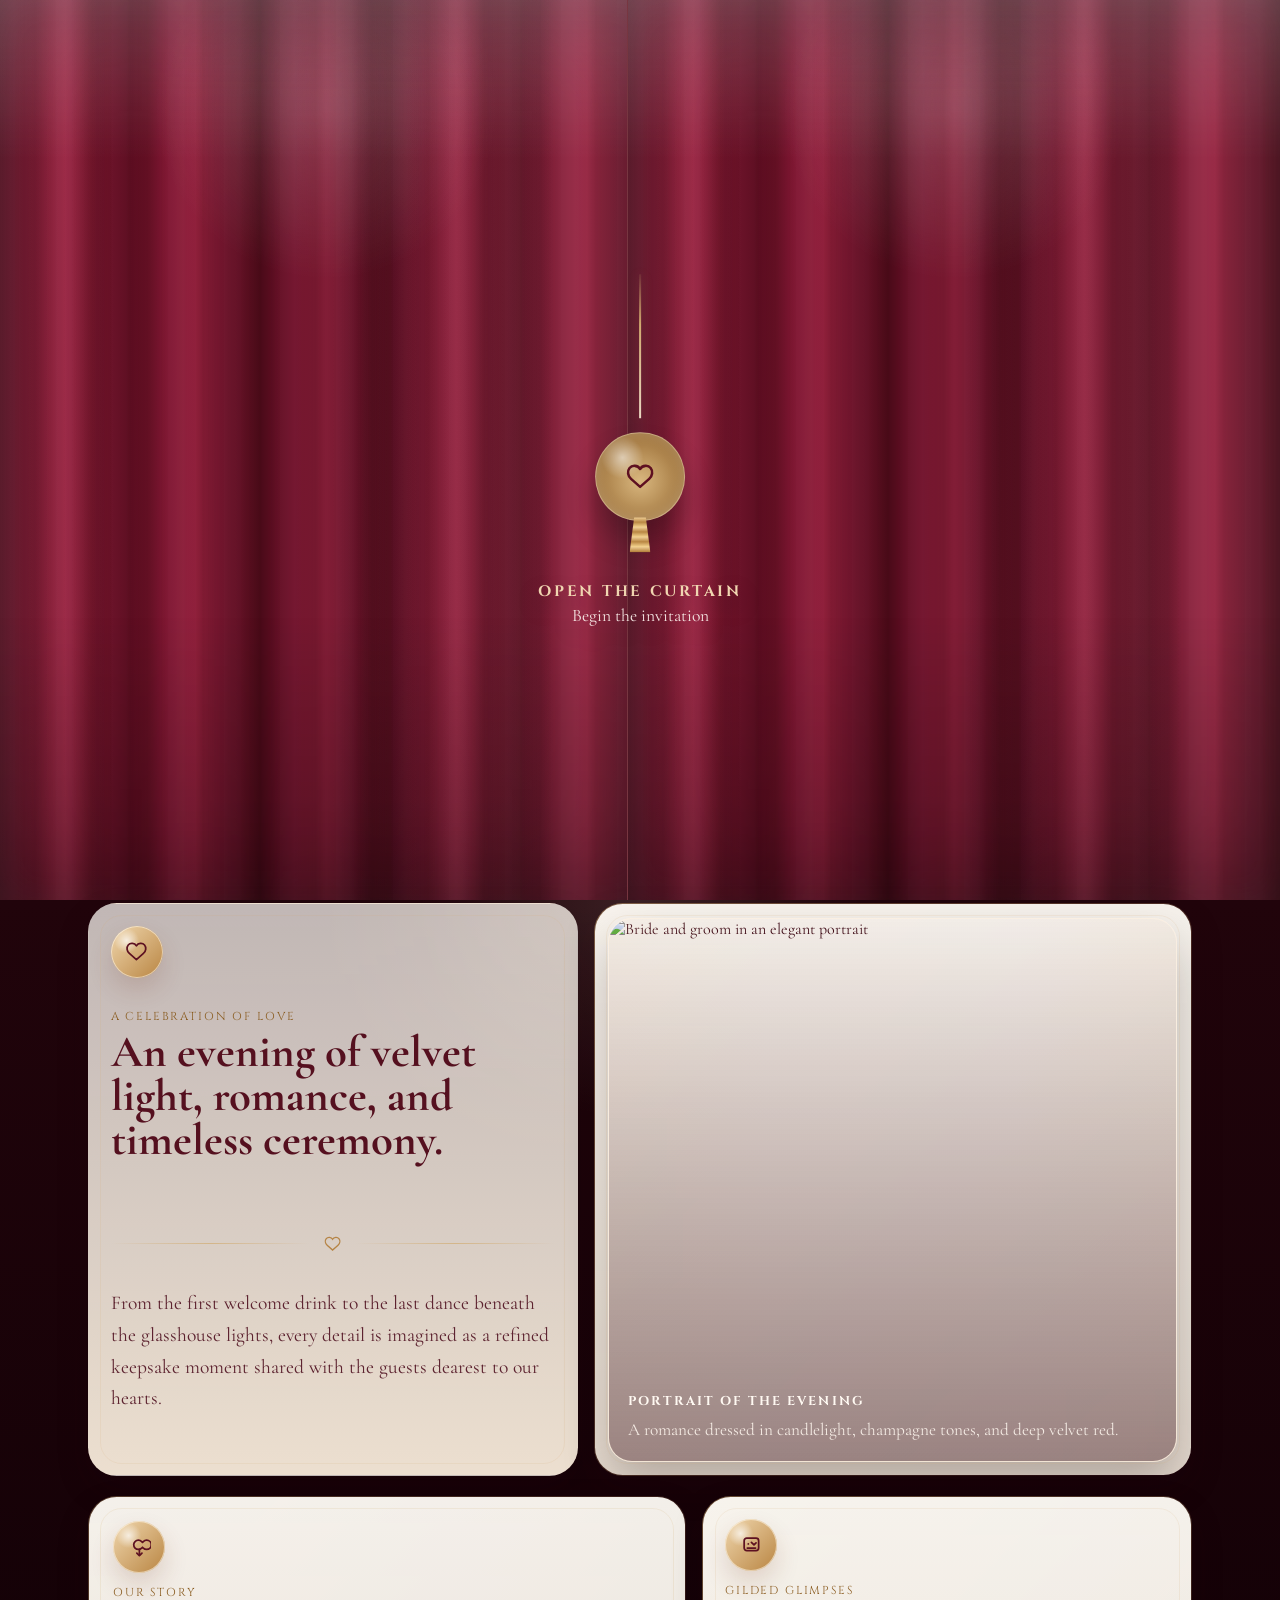
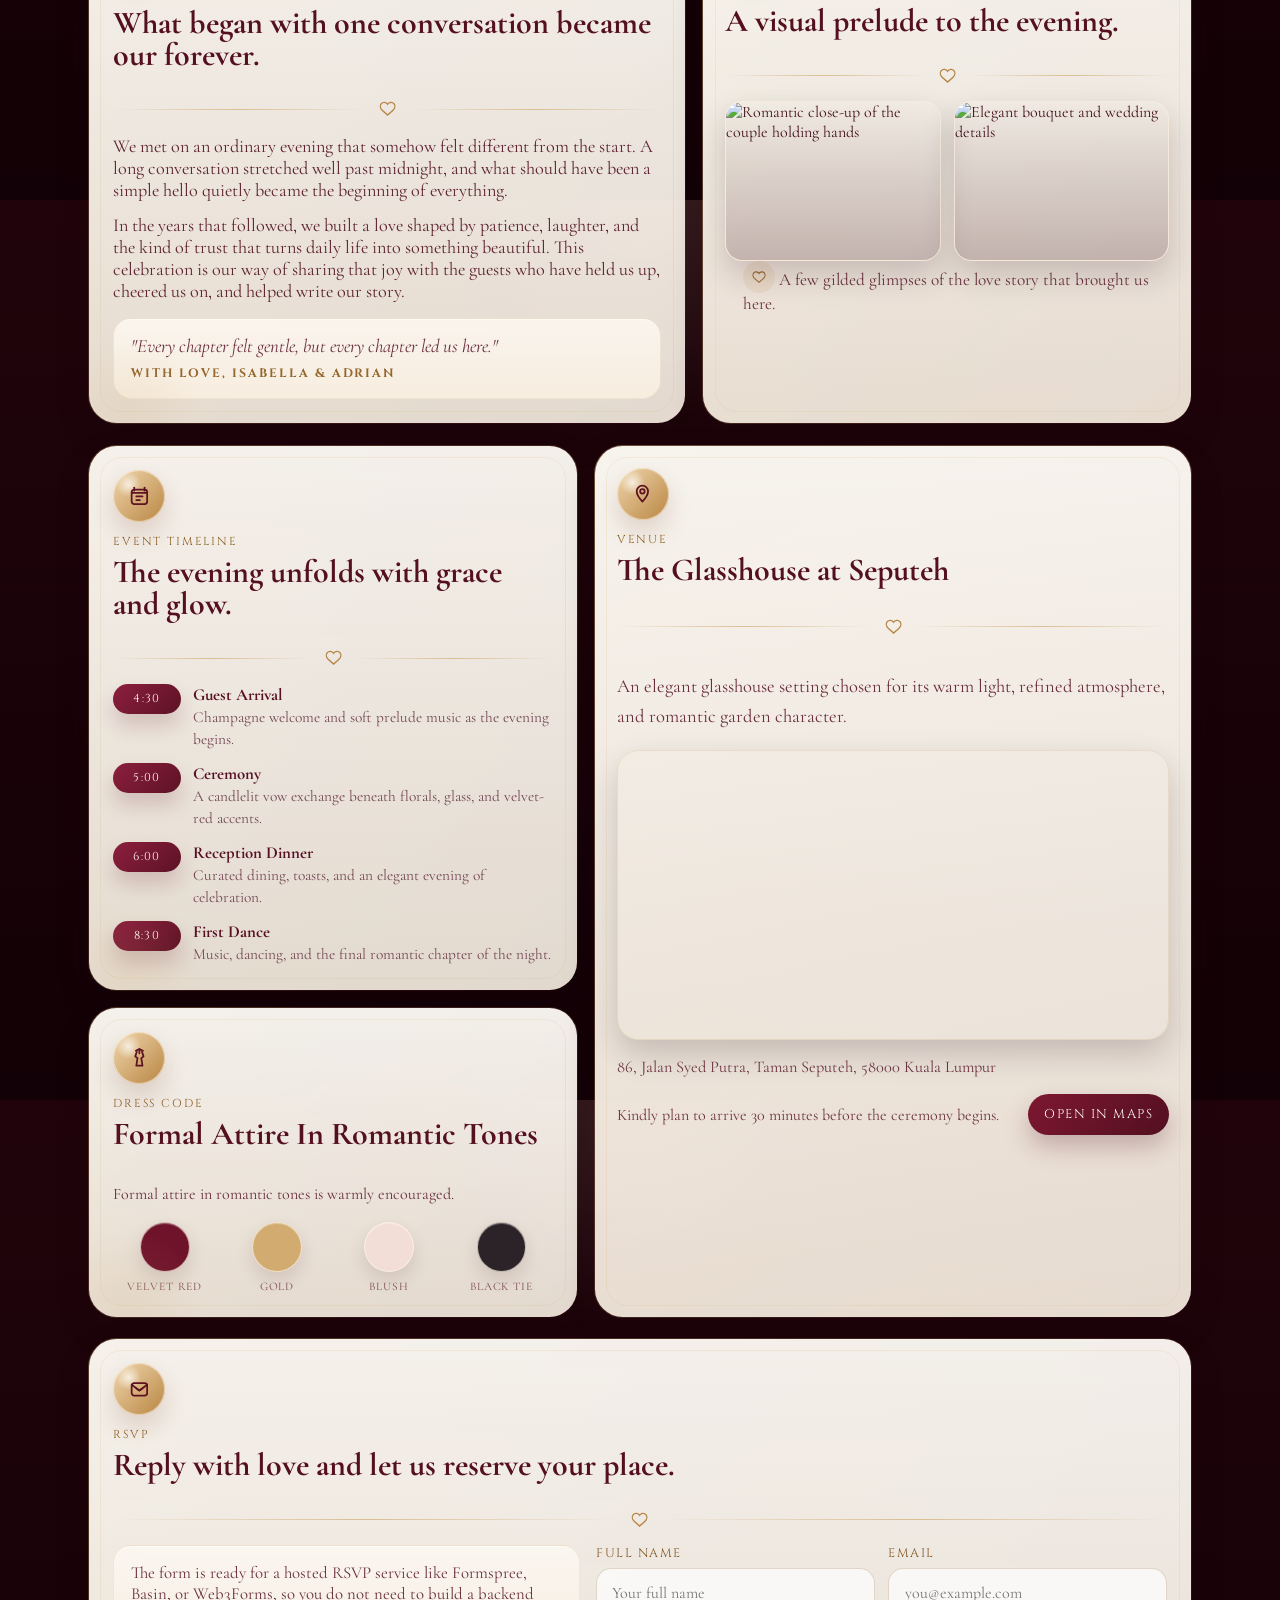
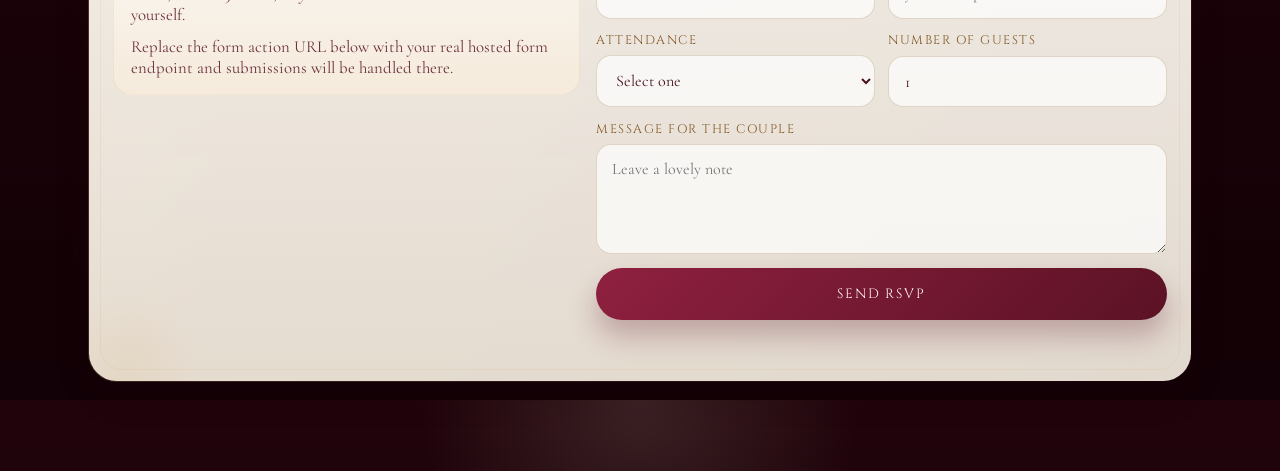
==== commit 32e8c8c6: "Refine invitation layout and docs" ====
--- a/index.html
+++ b/index.html
@@ -652,9 +652,6 @@
       color: #55101f;
     }
 
-    .section-title.luxury {
-      max-width: 12ch;
-    }
 
     .luxury-divider {
       display: flex;
@@ -705,6 +702,12 @@
     .rsvp-shell {
       display: grid;
       gap: 1rem;
+    }
+
+    .schedule-left-column {
+      display: grid;
+      gap: 1rem;
+      align-content: start;
     }
 
     .editorial-panel {
@@ -732,7 +735,7 @@
     .hero-note {
       min-height: 14rem;
       display: grid;
-      align-content: end;
+      align-content: normal;
       background:
         linear-gradient(180deg, rgba(255, 252, 247, 0.72), rgba(245, 232, 216, 0.96)),
         radial-gradient(circle at top right, rgba(209, 171, 112, 0.2), transparent 34%);
@@ -740,7 +743,6 @@
 
     .hero-note .section-title {
       font-size: 2.35rem;
-      max-width: 10ch;
     }
 
     .portrait-panel {
@@ -930,26 +932,26 @@
 
     .timeline-list {
       display: grid;
-      gap: 1rem;
-      margin-top: 1rem;
+      gap: 0.75rem;
+      margin-top: 0.8rem;
     }
 
     .timeline-item {
       display: grid;
       grid-template-columns: auto 1fr;
-      gap: 0.85rem;
+      gap: 0.75rem;
       align-items: start;
     }
 
     .timeline-time {
-      min-width: 4.6rem;
-      padding: 0.55rem 0.7rem;
+      min-width: 4.25rem;
+      padding: 0.48rem 0.65rem;
       border-radius: 999px;
       background: linear-gradient(135deg, #8c1f3e, #5d1224);
       color: var(--ivory-soft);
       text-align: center;
       font-family: "Cinzel", serif;
-      font-size: 0.75rem;
+      font-size: 0.72rem;
       letter-spacing: 0.12em;
       text-transform: uppercase;
       box-shadow: 0 12px 20px rgba(93, 18, 36, 0.18);
@@ -957,16 +959,16 @@
 
     .timeline-copy strong {
       display: block;
-      margin-bottom: 0.22rem;
+      margin-bottom: 0.15rem;
       color: #571023;
-      font-size: 1.12rem;
+      font-size: 1.05rem;
     }
 
     .timeline-copy span {
       display: block;
       color: #744754;
-      font-size: 1rem;
-      line-height: 1.5;
+      font-size: 0.96rem;
+      line-height: 1.42;
     }
 
     .venue-meta {
@@ -976,6 +978,57 @@
       color: #6c3442;
       font-size: 1.02rem;
       line-height: 1.6;
+    }
+
+    .dress-code-card {
+      padding: 1rem 1.05rem;
+      height: fit-content;
+    }
+
+    .dress-code-header {
+      display: flex;
+      align-items: center;
+      gap: 0.75rem;
+      margin-bottom: 0.8rem;
+    }
+
+    .dress-code-text {
+      margin: 0.2rem 0 0;
+      color: #6a2f3c;
+      font-size: 1rem;
+      line-height: 1.55;
+    }
+
+    .dress-code-swatches {
+      display: grid;
+      grid-template-columns: repeat(4, minmax(0, 1fr));
+      gap: 0.55rem;
+      margin-top: 0.95rem;
+    }
+
+    .dress-swatch {
+      display: grid;
+      gap: 0.45rem;
+      justify-items: center;
+      text-align: center;
+    }
+
+    .dress-swatch-dot {
+      width: 100%;
+      max-width: 3.1rem;
+      aspect-ratio: 1;
+      border-radius: 999px;
+      border: 1px solid rgba(255, 247, 234, 0.7);
+      box-shadow:
+        inset 0 1px 0 rgba(255, 255, 255, 0.28),
+        0 8px 18px rgba(56, 15, 28, 0.12);
+    }
+
+    .dress-swatch span {
+      font-size: 0.72rem;
+      letter-spacing: 0.08em;
+      text-transform: uppercase;
+      color: #7c4b55;
     }
 
     .details-grid {
@@ -1310,8 +1363,19 @@
       }
 
       .schedule-shell {
-        grid-template-columns: 0.92fr 1.08fr;
-      }
+        grid-template-columns: 0.82fr 1fr;
+        align-items: stretch;
+      }
+
+      .schedule-shell > .editorial-panel {
+        height: 100%;
+        display: flex;
+        flex-direction: column;
+      }
+
+      /* .schedule-shell > .editorial-panel .map-wrap {
+        flex: 1 1 auto;
+      } */
 
       .hero-note .section-title {
         font-size: 2.8rem;
@@ -1506,7 +1570,7 @@
               <p class="story-text">In the years that followed, we built a love shaped by patience, laughter, and the kind of trust that turns daily life into something beautiful. This celebration is our way of sharing that joy with the guests who have held us up, cheered us on, and helped write our story.</p>
             </div>
             <aside class="story-quote">
-              "Every chapter felt gentle, but every chapter led us here."
+              <span class="story-quote-text">"Every chapter felt gentle, but every chapter led us here."</span>
               <strong>With love, Isabella & Adrian</strong>
             </aside>
           </div>
@@ -1552,7 +1616,8 @@
       </section>
 
       <section class="schedule-shell reveal-on-scroll" style="--reveal-delay: 0.12s;" aria-label="Schedule and venue">
-        <article class="section-card">
+        <div class="schedule-left-column">
+          <article class="section-card timeline-card">
           <div class="section-header">
             <span class="icon-badge" aria-hidden="true">
               <svg viewBox="0 0 24 24">
@@ -1604,9 +1669,49 @@
               </div>
             </div>
           </div>
-        </article>
-
-        <article class="editorial-panel">
+          </article>
+
+          <article class="section-card dress-code-card">
+            <div class="section-header">
+              <span class="icon-badge" aria-hidden="true">
+                <svg viewBox="0 0 24 24">
+                  <path d="M8.5 5.5 12 4l3.5 1.5" />
+                  <path d="M9.5 6.5 8 11l2.2 1.8L9 20h6l-1.2-7.2L16 11l-1.5-4.5" />
+                  <path d="M12 4v4" />
+                </svg>
+              </span>
+              <div>
+                <p class="section-kicker">Dress Code</p>
+                <h2 class="section-title">Formal Attire In Romantic Tones</h2>
+              </div>
+            </div>
+            <div class="dress-code-header">
+              <div>
+                <p class="dress-code-text" id="dressCodeText">Formal attire in romantic tones is warmly encouraged.</p>
+              </div>
+            </div>
+            <div class="dress-code-swatches" id="dressCodeSwatches">
+              <div class="dress-swatch">
+                <div class="dress-swatch-dot" style="background:#6f132b;"></div>
+                <span>Velvet Red</span>
+              </div>
+              <div class="dress-swatch">
+                <div class="dress-swatch-dot" style="background:#d1ab70;"></div>
+                <span>Gold</span>
+              </div>
+              <div class="dress-swatch">
+                <div class="dress-swatch-dot" style="background:#f2ddd7;"></div>
+                <span>Blush</span>
+              </div>
+              <div class="dress-swatch">
+                <div class="dress-swatch-dot" style="background:#2b2328;"></div>
+                <span>Black Tie</span>
+              </div>
+            </div>
+          </article>
+        </div>
+
+        <article class="editorial-panel venue-card">
           <div class="section-header">
             <span class="icon-badge" aria-hidden="true">
               <svg viewBox="0 0 24 24">
@@ -1625,10 +1730,7 @@
             </svg>
           </div>
           <p class="section-lead">An elegant glasshouse setting chosen for its warm light, refined atmosphere, and romantic garden character.</p>
-          <div class="venue-meta">
-            <span>86, Jalan Syed Putra, Taman Seputeh, 58000 Kuala Lumpur</span>
-            <span>Formal attire in romantic tones is warmly encouraged.</span>
-          </div>
+        
           <div class="map-wrap">
             <iframe
               title="Map to The Glasshouse at Seputeh"
@@ -1636,6 +1738,9 @@
               referrerpolicy="no-referrer-when-downgrade"
               src="https://www.google.com/maps?q=The%20Glasshouse%20at%20Seputeh%2C%20Kuala%20Lumpur&z=15&output=embed">
             </iframe>
+          </div>
+            <div class="venue-meta">
+            <span>86, Jalan Syed Putra, Taman Seputeh, 58000 Kuala Lumpur</span>
           </div>
           <div class="map-actions">
             <span>Kindly plan to arrive 30 minutes before the ceremony begins.</span>
@@ -1729,8 +1834,25 @@
     const countdownHours = document.getElementById("countdownHours");
     const countdownMinutes = document.getElementById("countdownMinutes");
     const countdownSeconds = document.getElementById("countdownSeconds");
+    const revealSections = document.querySelectorAll(".reveal-on-scroll");
     const weddingDate = new Date("2026-08-15T16:30:00+08:00");
-    const revealSections = document.querySelectorAll(".reveal-on-scroll");
+
+    function renderTimeline(items) {
+      const timelineList = document.querySelector(".timeline-list");
+      if (!timelineList || !Array.isArray(items)) {
+        return;
+      }
+
+      timelineList.innerHTML = items.map((item) => `
+        <div class="timeline-item">
+          <div class="timeline-time">${item.time || ""}</div>
+          <div class="timeline-copy">
+            <strong>${item.title || ""}</strong>
+            <span>${item.description || ""}</span>
+          </div>
+        </div>
+      `).join("");
+    }
 
     window.addEventListener("load", () => {
       window.scrollTo(0, 0);
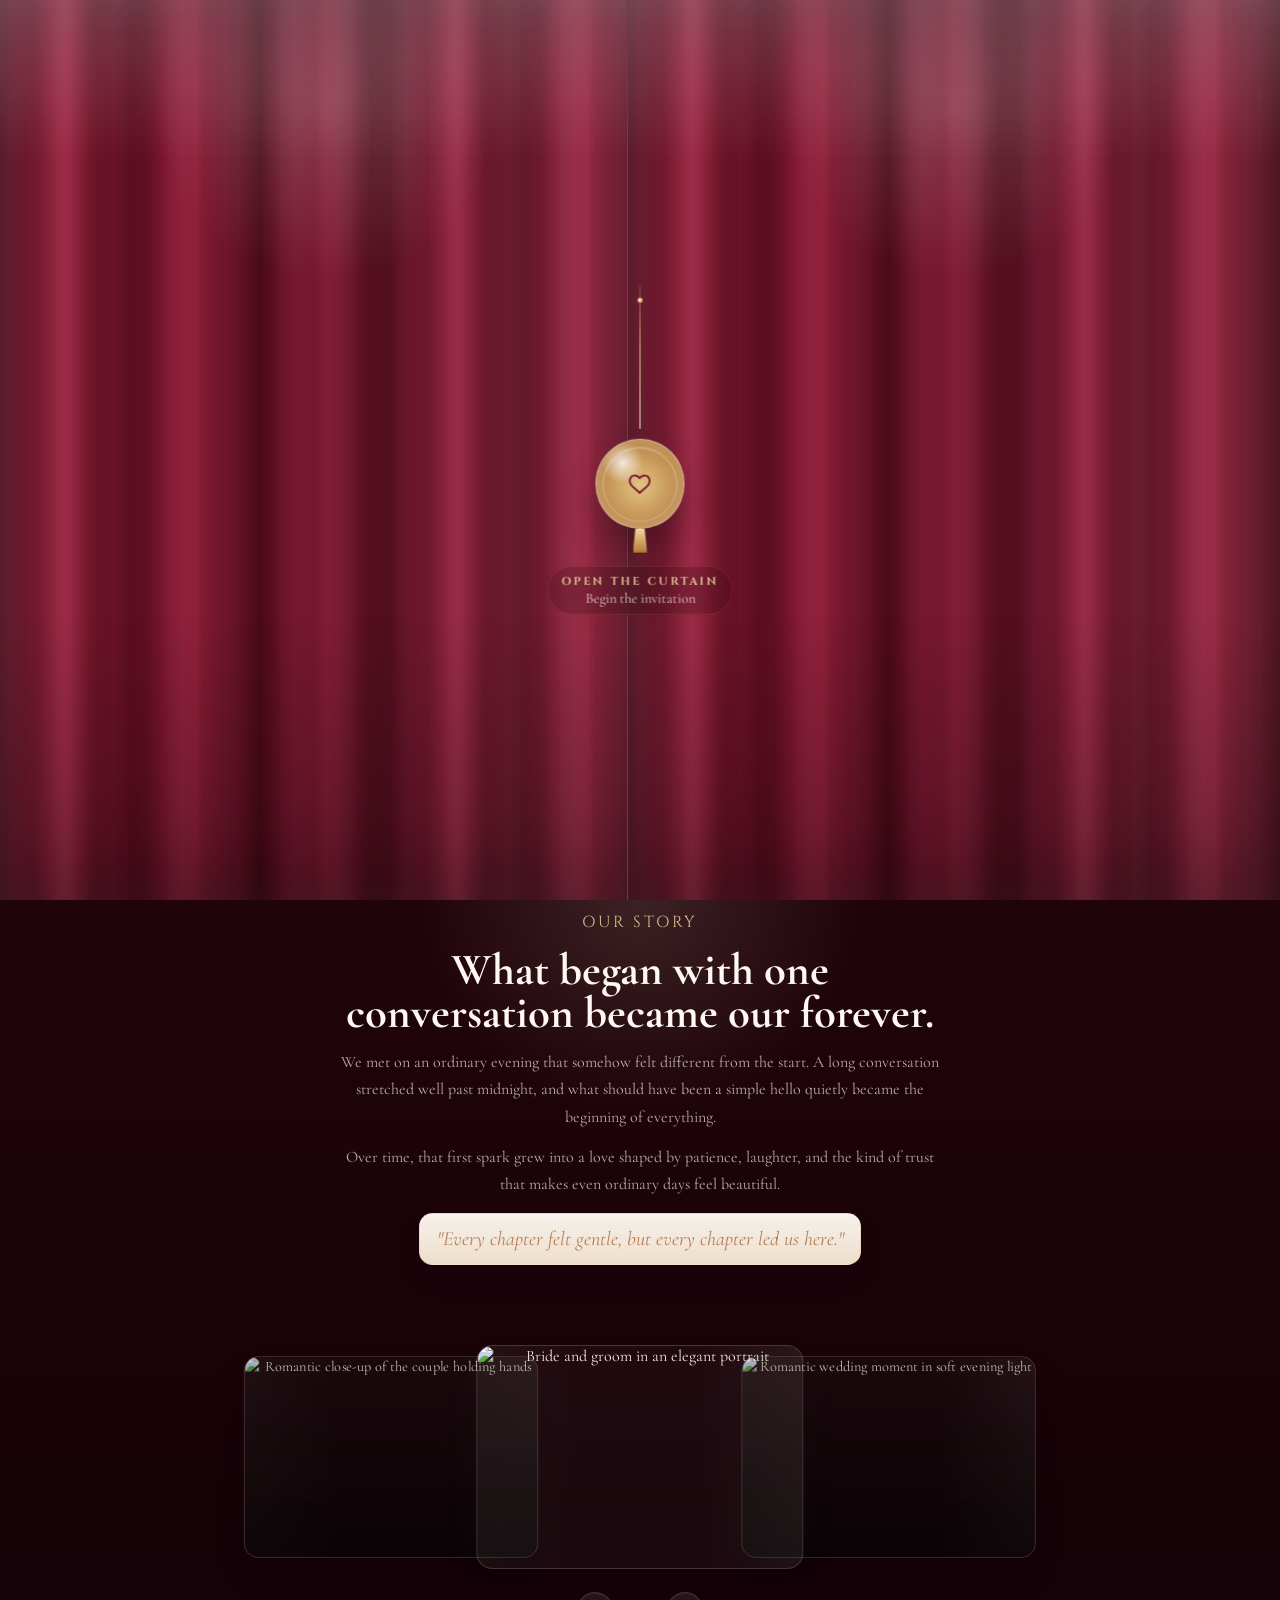
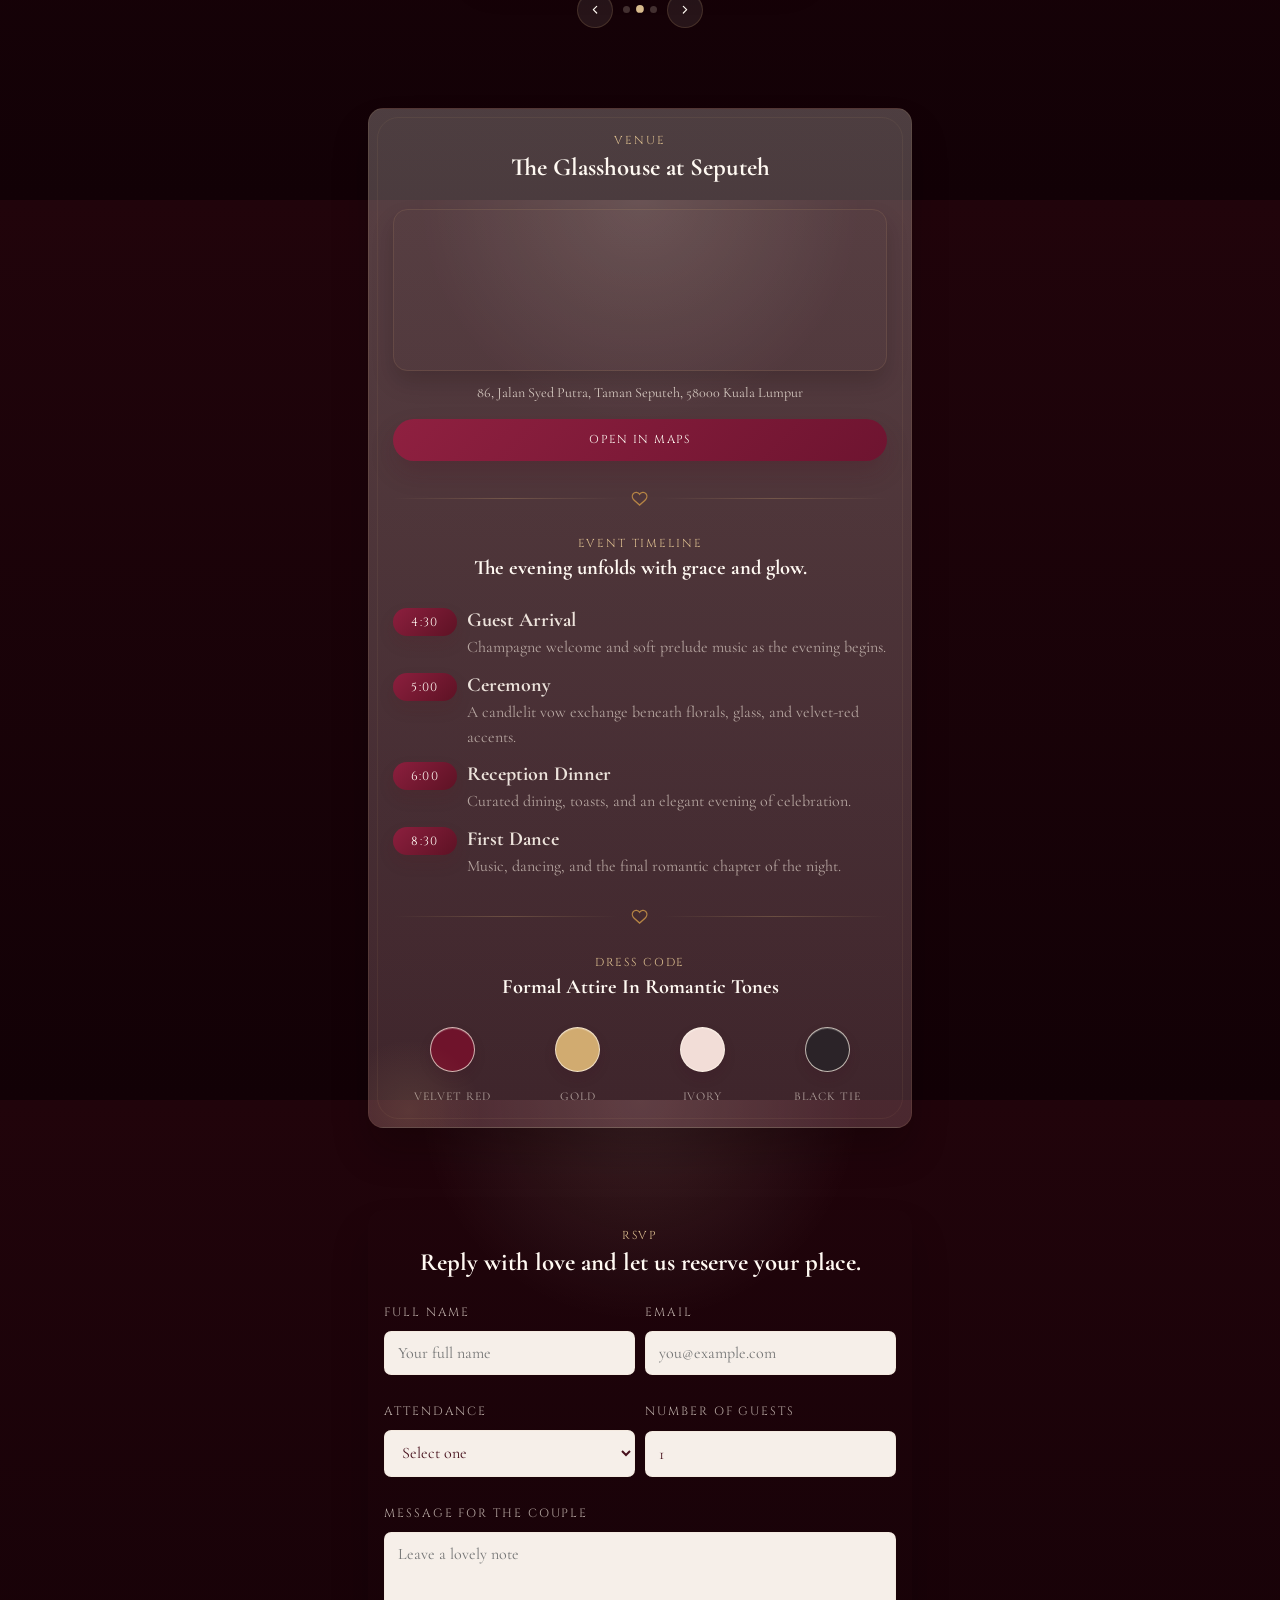
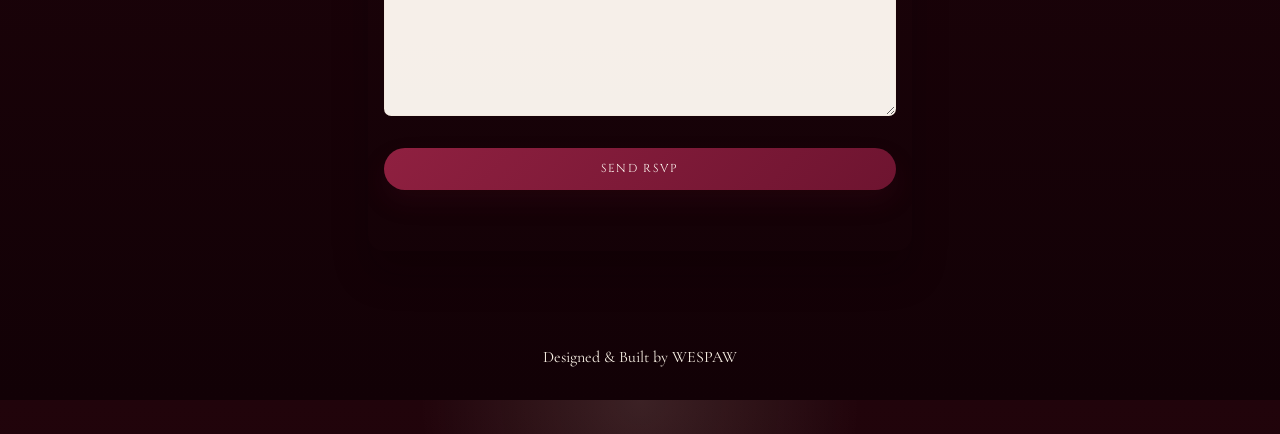
==== commit d12bf71e: "Refine invitation design and add assets" ====
--- a/index.html
+++ b/index.html
@@ -87,28 +87,22 @@
     .hero-screen::after {
       content: "";
       position: absolute;
-      width: min(60vw, 14rem);
-      aspect-ratio: 1;
-      opacity: 0.22;
       pointer-events: none;
-      background-repeat: no-repeat;
-      background-size: contain;
-      filter: drop-shadow(0 12px 16px rgba(0, 0, 0, 0.24));
       z-index: 0;
     }
 
     .hero-screen::before {
-      left: -2.5rem;
-      bottom: -2rem;
-      transform: rotate(-10deg);
-      background-image: url("data:image/svg+xml,%3Csvg xmlns='http://www.w3.org/2000/svg' viewBox='0 0 320 320' fill='none'%3E%3Cg stroke='%23d1ab70' stroke-width='2' stroke-linecap='round'%3E%3Cpath d='M90 260c26-41 40-87 45-143'/%3E%3Cpath d='M134 167c-25-10-45-33-53-65 27 6 45 17 58 40'/%3E%3Cpath d='M142 135c15-28 38-46 71-56-5 31-21 53-52 68'/%3E%3Cpath d='M117 235c-19-11-32-28-42-49 25 2 40 12 51 26'/%3E%3Cpath d='M159 214c22-10 41-13 70-10-14 19-33 30-61 34'/%3E%3C/g%3E%3C/svg%3E");
+      left: 50%;
+      top: 52%;
+      width: min(94vw, 54rem);
+      aspect-ratio: 1366 / 768;
+      transform: translate(-50%, -50%);
+      opacity: 0.34;
+      filter: drop-shadow(0 20px 26px rgba(0, 0, 0, 0.18));
     }
 
     .hero-screen::after {
-      right: -2.8rem;
-      top: -1.6rem;
-      transform: scaleX(-1) rotate(-18deg);
-      background-image: url("data:image/svg+xml,%3Csvg xmlns='http://www.w3.org/2000/svg' viewBox='0 0 320 320' fill='none'%3E%3Cg stroke='%23d1ab70' stroke-width='2' stroke-linecap='round'%3E%3Cpath d='M90 260c26-41 40-87 45-143'/%3E%3Cpath d='M134 167c-25-10-45-33-53-65 27 6 45 17 58 40'/%3E%3Cpath d='M142 135c15-28 38-46 71-56-5 31-21 53-52 68'/%3E%3Cpath d='M117 235c-19-11-32-28-42-49 25 2 40 12 51 26'/%3E%3Cpath d='M159 214c22-10 41-13 70-10-14 19-33 30-61 34'/%3E%3C/g%3E%3C/svg%3E");
+      display: none;
     }
 
     .reveal-stage {
@@ -121,8 +115,9 @@
     }
 
     .sparkles {
-      position: absolute;
+      position: fixed;
       inset: 0;
+      overflow: hidden;
       pointer-events: none;
       z-index: 0;
     }
@@ -144,15 +139,18 @@
     .sparkles span:nth-child(3) { top: 58%; left: 14%; animation-delay: 1.1s; }
     .sparkles span:nth-child(4) { top: 68%; right: 16%; animation-delay: 1.5s; }
     .sparkles span:nth-child(5) { top: 42%; left: 50%; animation-delay: 1.9s; }
-
-    .ornament {
-      position: absolute;
-      inset: 50% auto auto 50%;
-      width: min(92vw, 25rem);
-      aspect-ratio: 1;
-      transform: translate(-50%, -50%);
-      opacity: 0.26;
-      pointer-events: none;
+    .sparkles span:nth-child(6) { top: 18%; left: 42%; width: 0.52rem; animation-delay: 0.45s; }
+    .sparkles span:nth-child(7) { top: 34%; left: 72%; width: 0.48rem; animation-delay: 1.25s; }
+    .sparkles span:nth-child(8) { top: 62%; left: 32%; width: 0.58rem; animation-delay: 2.1s; }
+    .sparkles span:nth-child(9) { top: 77%; left: 56%; width: 0.46rem; animation-delay: 2.55s; }
+
+    .sparkles span:nth-child(3n) {
+      background:
+        radial-gradient(circle, rgba(255, 246, 227, 0.98) 0 24%, rgba(255, 246, 227, 0.18) 58%, transparent 74%);
+    }
+
+    .sparkles span:nth-child(4n) {
+      filter: blur(0.65px);
     }
 
     .reveal-card {
@@ -460,14 +458,14 @@
       transform: translate(-50%, -50%);
       display: inline-grid;
       place-items: center;
-      gap: 0.85rem;
-      min-width: 10rem;
+      gap: 0.65rem;
+      min-width: 8rem;
       padding: 0;
       border: 0;
       background: transparent;
       color: var(--rose-gold-soft);
       cursor: pointer;
-      transition: opacity 0.45s ease;
+      transition: opacity 0.45s ease, transform 0.35s ease;
     }
 
     .hero-screen.is-open .pull-trigger {
@@ -481,72 +479,103 @@
     }
 
     .pull-string {
-      width: 2px;
-      height: min(17vh, 7rem);
-      background: linear-gradient(180deg, rgba(209, 171, 112, 0.12), var(--rose-gold) 35%, rgba(246, 231, 207, 0.92));
-      box-shadow: 0 0 14px rgba(209, 171, 112, 0.2);
+      position: relative;
+      width: 1px;
+      height: min(18vh, 7.8rem);
+      background: linear-gradient(180deg, rgba(245, 227, 191, 0.18), rgba(232, 200, 138, 0.92) 42%, rgba(255, 242, 219, 0.92));
+      box-shadow: 0 0 10px rgba(209, 171, 112, 0.18);
       animation: sway 2.8s ease-in-out infinite;
       transform-origin: top center;
     }
 
+    .pull-string::after {
+      content: "";
+      position: absolute;
+      top: 0.8rem;
+      left: 50%;
+      width: 0.35rem;
+      height: 0.35rem;
+      transform: translateX(-50%);
+      border-radius: 999px;
+      background: radial-gradient(circle at 35% 35%, #fff8ea 0, #e4bd7a 48%, #a96e35 100%);
+      box-shadow: 0 0 10px rgba(209, 171, 112, 0.22);
+    }
+
     .tassel {
       position: relative;
-      width: 4.5rem;
+      width: 4.9rem;
       aspect-ratio: 1;
       border-radius: 999px;
       display: grid;
       place-items: center;
       background:
-        radial-gradient(circle at 30% 28%, rgba(255, 255, 255, 0.55), transparent 24%),
-        radial-gradient(circle at 50% 55%, #d9b77f, #9e723a 72%, #7d5525);
-      border: 1px solid rgba(255, 243, 220, 0.42);
+        radial-gradient(circle at 30% 26%, rgba(255, 255, 255, 0.78), transparent 23%),
+        radial-gradient(circle at 50% 52%, #e7c989 0, #ba8445 66%, #8c5a26 100%);
+      border: 1px solid rgba(255, 243, 220, 0.5);
       box-shadow:
-        0 20px 30px rgba(0, 0, 0, 0.24),
-        inset 0 0 14px rgba(255, 255, 255, 0.24);
+        0 20px 34px rgba(0, 0, 0, 0.24),
+        inset 0 0 16px rgba(255, 255, 255, 0.32);
+    }
+
+    .tassel::before {
+      content: "";
+      position: absolute;
+      inset: 0.4rem;
+      border-radius: 999px;
+      border: 1px solid rgba(255, 242, 220, 0.28);
+      box-shadow: inset 0 1px 0 rgba(255, 255, 255, 0.22);
     }
 
     .tassel::after {
       content: "";
       position: absolute;
-      bottom: -2rem;
+      bottom: -1.55rem;
       left: 50%;
-      width: 1.3rem;
-      height: 2.2rem;
+      width: 0.9rem;
+      height: 1.5rem;
       transform: translateX(-50%);
-      background: repeating-linear-gradient(180deg, #f1d198 0, #b98743 14%, #f2d18d 28%);
-      clip-path: polygon(22% 0, 78% 0, 100% 100%, 0 100%);
-      filter: drop-shadow(0 8px 6px rgba(0, 0, 0, 0.2));
+      background: linear-gradient(180deg, #f4d79a 0, #b37839 100%);
+      clip-path: polygon(18% 0, 82% 0, 100% 100%, 0 100%);
+      filter: drop-shadow(0 7px 5px rgba(0, 0, 0, 0.18));
     }
 
     .tassel svg {
-      width: 2rem;
-      height: 2rem;
+      position: relative;
+      z-index: 1;
+      width: 1.65rem;
+      height: 1.65rem;
       fill: none;
-      stroke: #5e1021;
-      stroke-width: 1.9;
+      stroke: #7a1831;
+      stroke-width: 1.75;
       stroke-linecap: round;
       stroke-linejoin: round;
+      filter: drop-shadow(0 2px 6px rgba(122, 24, 49, 0.15));
     }
 
     .trigger-text {
-      display: flex;
-      flex-direction: column;
-      gap: 0.15rem;
-      margin-top: 2.9rem;
+      display: grid;
+      gap: 0.08rem;
+      margin-top: 1.65rem;
+      padding: 0.45rem 0.8rem;
+      border-radius: 999px;
+      background: rgba(26, 2, 9, 0.16);
+      border: 1px solid rgba(209, 171, 112, 0.14);
+      backdrop-filter: blur(8px);
       text-align: center;
       text-shadow: 0 10px 24px rgba(0, 0, 0, 0.36);
     }
 
     .trigger-title {
       font-family: "Cinzel", serif;
-      font-size: 0.75rem;
-      letter-spacing: 0.18em;
+      font-size: 0.62rem;
+      letter-spacing: 0.22em;
       text-transform: uppercase;
+      color: color-mix(in srgb, var(--rose-gold) 78%, white);
     }
 
     .trigger-subtitle {
-      font-size: 0.98rem;
-      color: color-mix(in srgb, var(--blush) 70%, white);
+      font-size: 0.82rem;
+      color: rgba(248, 236, 225, 0.86);
     }
 
     .content {
@@ -688,6 +717,449 @@
       max-width: 28rem;
       font-size: 1.22rem;
       line-height: 1.62;
+    }
+
+    .story-showcase {
+      display: grid;
+      gap: 1.3rem;
+      justify-items: center;
+      padding-top: 0.35rem;
+      text-align: center;
+    }
+
+    .story-showcase-copy {
+      width: min(100%, 600px);
+      display: grid;
+      gap: 0.8rem;
+      justify-items: center;
+      color: rgba(248, 238, 228, 0.86);
+    }
+
+    .story-showcase-copy .section-kicker {
+      margin: 0;
+      color: color-mix(in srgb, var(--rose-gold) 78%, white);
+    }
+
+    .story-showcase-copy .section-title {
+      margin: 0;
+      font-size: clamp(2rem, 7vw, 2.8rem);
+      color: var(--ivory-soft);
+      text-wrap: balance;
+    }
+
+    .story-showcase-copy p {
+      margin: 0;
+      font-size: 0.92rem;
+      line-height: 1.7;
+      color: rgba(248, 237, 226, 0.72);
+    }
+
+    .story-quote-pill {
+      display: inline-flex;
+      align-items: center;
+      justify-content: center;
+      min-height: 2.75rem;
+      margin-top: 0.15rem;
+      padding: 0.72rem 1.05rem;
+      border-radius: 0.85rem;
+      background: linear-gradient(180deg, rgba(255, 250, 244, 0.96), rgba(247, 232, 213, 0.96));
+      border: 1px solid rgba(209, 171, 112, 0.22);
+      box-shadow:
+        inset 0 1px 0 rgba(255, 255, 255, 0.58),
+        0 12px 26px rgba(12, 1, 6, 0.15);
+      color: #b77e53;
+      font-size: 1.25rem;
+      font-style: italic;
+      line-height: 1.35;
+    }
+
+    .gallery-carousel {
+      width: min(100%, 26rem);
+      display: grid;
+      gap: 0.8rem;
+      justify-items: center;
+      margin-inline: auto;
+    }
+
+    .gallery-viewport {
+      width: 100%;
+      overflow: visible;
+      touch-action: pan-y;
+      user-select: none;
+    }
+
+    .gallery-track {
+      position: relative;
+      width: 100%;
+      height: 12.4rem;
+    }
+
+    .gallery-slide {
+      position: absolute;
+      top: 0;
+      left: 50%;
+      width: 58%;
+      overflow: hidden;
+      margin: 0;
+      transform: translateX(-50%) scale(0.9);
+      min-height: 11.8rem;
+      border-radius: 0.9rem;
+      border: 1px solid rgba(255, 238, 220, 0.18);
+      box-shadow: 0 18px 28px rgba(8, 0, 4, 0.24);
+      background: rgba(255, 255, 255, 0.03);
+      opacity: 0;
+      transition: transform 0.45s cubic-bezier(0.22, 1, 0.36, 1), opacity 0.35s ease;
+      pointer-events: none;
+    }
+
+    .gallery-slide img {
+      width: 100%;
+      height: 100%;
+      object-fit: cover;
+    }
+
+    .gallery-slide::after {
+      content: "";
+      position: absolute;
+      inset: 0;
+      background:
+        linear-gradient(180deg, rgba(0, 0, 0, 0.18), rgba(0, 0, 0, 0.6)),
+        linear-gradient(90deg, rgba(255, 240, 219, 0.04), transparent 32%, transparent 68%, rgba(255, 240, 219, 0.06));
+      transition: background 0.35s ease, opacity 0.35s ease;
+    }
+
+    .gallery-slide.is-prev,
+    .gallery-slide.is-next,
+    .gallery-slide.is-active {
+      opacity: 1;
+    }
+
+    .gallery-slide.is-prev {
+      transform: translateX(calc(-50% - 76%)) scale(0.9);
+      z-index: 1;
+    }
+
+    .gallery-slide.is-next {
+      transform: translateX(calc(-50% + 76%)) scale(0.9);
+      z-index: 1;
+    }
+
+    .gallery-slide.is-prev::after,
+    .gallery-slide.is-next::after {
+      background:
+        linear-gradient(180deg, rgba(0, 0, 0, 0.2), rgba(0, 0, 0, 0.62)),
+        linear-gradient(90deg, rgba(255, 240, 219, 0.04), transparent 32%, transparent 68%, rgba(255, 240, 219, 0.06));
+    }
+
+    .gallery-slide.is-active {
+      opacity: 1;
+      transform: translateX(-50%) scale(1);
+      z-index: 2;
+    }
+
+    .gallery-slide.is-active::after {
+      background:
+        linear-gradient(180deg, rgba(0, 0, 0, 0.02), rgba(0, 0, 0, 0.12)),
+        linear-gradient(90deg, rgba(255, 240, 219, 0.03), transparent 32%, transparent 68%, rgba(255, 240, 219, 0.05));
+    }
+
+    .gallery-controls {
+      display: flex;
+      align-items: center;
+      justify-content: center;
+      gap: 0.65rem;
+    }
+
+    .gallery-button {
+      width: 2.25rem;
+      height: 2.25rem;
+      display: grid;
+      place-items: center;
+      padding: 0;
+      border: 1px solid rgba(209, 171, 112, 0.18);
+      border-radius: 999px;
+      background: rgba(255, 248, 241, 0.08);
+      color: var(--ivory-soft);
+      box-shadow: inset 0 1px 0 rgba(255, 255, 255, 0.08);
+      cursor: pointer;
+    }
+
+    .gallery-button svg {
+      width: 1rem;
+      height: 1rem;
+      fill: none;
+      stroke: currentColor;
+      stroke-width: 1.8;
+      stroke-linecap: round;
+      stroke-linejoin: round;
+    }
+
+    .gallery-dots {
+      display: flex;
+      align-items: center;
+      gap: 0.45rem;
+    }
+
+    .gallery-dot {
+      width: 0.4rem;
+      height: 0.4rem;
+      border-radius: 999px;
+      background: rgba(255, 240, 219, 0.2);
+      transition: transform 0.25s ease, background-color 0.25s ease;
+    }
+
+    .gallery-dot.is-active {
+      background: color-mix(in srgb, var(--rose-gold) 78%, white);
+      transform: scale(1.3);
+    }
+
+    .schedule-shell,
+    .rsvp-shell {
+      justify-items: center;
+    }
+
+    .invitation-panel
+    {
+      width: min(100%, 29rem);
+      padding: 1.1rem 1rem;
+      border-radius: 0.95rem;
+      background:
+        linear-gradient(180deg, rgba(255, 252, 247, 0.14), rgba(185, 88, 116, 0.12)),
+        rgba(255, 245, 236, 0.12);
+      border: 1px solid rgba(209, 171, 112, 0.12);
+      box-shadow: 0 24px 36px rgba(8, 0, 4, 0.22);
+      color: var(--ivory-soft);
+      backdrop-filter: blur(8px);
+    }
+
+    .rsvp-panel {
+      width: min(100%, 29rem);
+      padding: 1.1rem 1rem;
+      border-radius: 0.95rem;
+      box-shadow: 0 24px 36px rgba(8, 0, 4, 0.22);
+      color: var(--ivory-soft);
+      backdrop-filter: blur(8px);
+    }
+
+    .invitation-panel::after,
+    .rsvp-panel::after {
+      inset: 0.5rem;
+      border-color: rgba(209, 171, 112, 0.08);
+    }
+
+    .invitation-panel .section-title,
+    .rsvp-panel .section-title,
+    .invitation-panel .section-kicker,
+    .rsvp-panel .section-kicker,
+    .invitation-panel .section-lead,
+    .invitation-panel .venue-meta,
+    .invitation-panel .map-actions,
+    .invitation-panel .dress-code-text,
+    .timeline-copy strong,
+    .timeline-copy span,
+    .rsvp-panel .intro-copy,
+    .rsvp-panel .service-note,
+    .rsvp-panel .field label,
+    .rsvp-panel .form-status {
+      color: inherit;
+    }
+
+    .invitation-panel .section-title,
+    .rsvp-panel .section-title {
+      font-size: 1.55rem;
+      color: var(--ivory-soft);
+      text-align: center;
+    }
+
+    .invitation-panel .section-kicker,
+    .rsvp-panel .section-kicker {
+      color: color-mix(in srgb, var(--rose-gold) 78%, white);
+      text-align: center;
+    }
+
+    .invitation-panel .section-header,
+    .rsvp-panel .section-header {
+      justify-items: center;
+      text-align: center;
+    }
+
+    .invitation-panel .icon-badge,
+    .rsvp-panel .icon-badge {
+      width: 2.55rem;
+      height: 2.55rem;
+    }
+
+    .invitation-panel .icon-badge svg,
+    .rsvp-panel .icon-badge svg {
+      width: 1.2rem;
+      height: 1.2rem;
+    }
+
+    .panel-divider {
+      margin: 1.75rem 0;
+    }
+
+    .panel-divider::before,
+    .panel-divider::after {
+      background: linear-gradient(90deg, transparent, rgba(209, 171, 112, 0.28), transparent);
+    }
+
+    .venue-card-compact .section-lead,
+    .venue-card-compact .venue-meta,
+    .venue-card-compact .map-actions span,
+    .dress-code-card-compact .dress-code-text {
+      text-align: center;
+      font-size: 0.88rem;
+      line-height: 1.6;
+      color: rgba(248, 237, 226, 0.8);
+    }
+
+    .venue-card-compact .map-wrap {
+      margin-top: 0.9rem;
+      border-radius: 0.9rem;
+      border-color: rgba(209, 171, 112, 0.14);
+      box-shadow: 0 12px 22px rgba(11, 0, 4, 0.16);
+    }
+
+    .venue-card-compact .map-wrap iframe {
+      min-height: 10rem;
+    }
+
+    .venue-card-compact .venue-meta {
+      margin-top: 0.7rem;
+      gap: 0.35rem;
+    }
+
+    .venue-card-compact .map-actions {
+      margin-top: 0.9rem;
+      align-items: stretch;
+      text-align: center;
+      gap: 0.7rem;
+      font-size: 0.82rem;
+      color: rgba(248, 237, 226, 0.66);
+    }
+
+    .venue-card-compact .map-link {
+      width: 100%;
+      min-height: 2.6rem;
+      padding: 0.7rem 1rem;
+      font-size: 0.72rem;
+      background: linear-gradient(135deg, #8f2040, #6e1430);
+      box-shadow: 0 12px 24px rgba(82, 16, 31, 0.2);
+    }
+
+    .timeline-card-compact .section-title,
+    .dress-code-card-compact .section-title {
+      font-size: 1.28rem;
+    }
+
+    .timeline-card-compact .timeline-list {
+      gap: 0.8rem;
+      margin-top: 0.65rem;
+    }
+
+    .timeline-card-compact .timeline-item {
+      gap: 0.65rem;
+    }
+
+    .timeline-card-compact .timeline-time {
+      min-width: 4rem;
+      padding: 0.38rem 0.45rem;
+      font-size: 0.75rem;
+      box-shadow: 0 8px 16px rgba(93, 18, 36, 0.14);
+    }
+
+    .timeline-card-compact .timeline-copy {
+      text-align: left;
+    }
+
+    .timeline-card-compact .timeline-copy strong {
+      margin-bottom: 0.2rem;
+      font-size: 1.25rem;
+      color: rgba(255, 247, 238, 0.9);
+    }
+
+    .timeline-card-compact .timeline-copy span {
+      font-size: 1rem;
+      line-height: 1.55;
+      color: rgba(248, 237, 226, 0.62);
+    }
+
+    .dress-code-card-compact {
+      padding-top: 0.05rem;
+    }
+
+    .dress-code-card-compact .dress-code-swatches {
+      margin-top: 0.8rem;
+      gap: 0.35rem;
+    }
+
+    .dress-code-card-compact .dress-swatch-dot {
+      max-width: 2.8rem;
+      box-shadow: inset 0 1px 0 rgba(255, 255, 255, 0.2), 0 6px 12px rgba(56, 15, 28, 0.16);
+    }
+
+    .dress-code-card-compact .dress-swatch span {
+      font-size: 0.75rem;
+      color: rgba(248, 237, 226, 0.62);
+    }
+
+    .rsvp-shell {
+      margin-top: 0.15rem;
+    }
+
+    .rsvp-panel .luxury-divider {
+      margin-bottom: 0.8rem;
+    }
+
+    .rsvp-panel .rsvp-service-card {
+      display: none;
+    }
+
+    .rsvp-panel .rsvp-layout {
+      display: block;
+    }
+
+    .rsvp-panel .rsvp-form {
+      gap: 1.75rem;
+    }
+
+    .rsvp-panel .form-row {
+      gap: 0.65rem;
+    }
+
+    .rsvp-panel .field label {
+      font-size: 0.75rem;
+      letter-spacing: 0.16em;
+      color: rgba(248, 237, 226, 0.7);
+      margin-bottom: 5px;
+    }
+
+    .rsvp-panel .field input,
+    .rsvp-panel .field select,
+    .rsvp-panel .field textarea {
+      padding: 0.7rem 0.8rem;
+      border-radius: 0.45rem;
+      border-color: rgba(209, 171, 112, 0.08);
+      background: rgba(255, 249, 243, 0.96);
+      font-size: 1rem;
+      box-shadow: none;
+    }
+
+    .rsvp-panel .submit-button {
+      width: 100%;
+      min-height: 2.6rem;
+      margin-top: 0.25rem;
+      font-size: 0.72rem;
+      background: linear-gradient(135deg, #8f2040, #6e1430);
+      box-shadow: 0 12px 24px rgba(82, 16, 31, 0.2);
+    }
+
+    .rsvp-panel .form-status {
+      min-height: 1rem;
+      font-size: 0.76rem;
+      text-align: center;
+      color: rgba(248, 237, 226, 0.68);
     }
 
     .section-lead {
@@ -1022,6 +1494,7 @@
       box-shadow:
         inset 0 1px 0 rgba(255, 255, 255, 0.28),
         0 8px 18px rgba(56, 15, 28, 0.12);
+        margin-bottom: 10px;
     }
 
     .dress-swatch span {
@@ -1232,6 +1705,47 @@
       font-size: 0.95rem;
     }
 
+    .music-toggle {
+      position: fixed;
+      right: 1rem;
+      bottom: 1rem;
+      z-index: 1;
+      display: grid;
+      place-items: center;
+      width: 3.4rem;
+      height: 3.4rem;
+      padding: 0;
+      border: 1px solid rgba(209, 171, 112, 0.28);
+      border-radius: 999px;
+      background:
+        linear-gradient(180deg, rgba(255, 251, 245, 0.92), rgba(246, 234, 220, 0.94)),
+        rgba(255, 255, 255, 0.82);
+      color: #66172b;
+      box-shadow: 0 18px 32px rgba(29, 4, 11, 0.22);
+      backdrop-filter: blur(10px);
+      cursor: pointer;
+      opacity: 1;
+      transition: opacity 0.35s ease, transform 0.35s ease;
+      transform: translateY(0);
+    }
+
+    body.before-unveil .music-toggle {
+      opacity: 0;
+      pointer-events: none;
+      transform: translateY(0.75rem);
+    }
+
+    .music-toggle svg {
+      width: 1.15rem;
+      height: 1.15rem;
+      fill: none;
+      stroke: currentColor;
+      stroke-width: 1.8;
+      stroke-linecap: round;
+      stroke-linejoin: round;
+      pointer-events: none;
+    }
+
     @keyframes sway {
       0%, 100% { transform: rotate(0deg); }
       50% { transform: rotate(3deg); }
@@ -1243,9 +1757,8 @@
     }
 
     @media (min-width: 700px) {
-      .hero-screen::before,
-      .hero-screen::after {
-        width: min(44vw, 36rem);
+      .hero-screen::before {
+        width: min(86vw, 60rem);
       }
 
       .reveal-stage {
@@ -1324,7 +1837,7 @@
 
       .pull-trigger {
         top: 50%;
-        min-width: 12rem;
+        min-width: 9.5rem;
       }
 
       .pull-string {
@@ -1336,20 +1849,46 @@
       }
 
       .trigger-title {
-        font-size: 0.95rem;
+        font-size: 0.7rem;
       }
 
       .trigger-subtitle {
-        font-size: 1.1rem;
+        font-size: 0.9rem;
       }
 
       .content {
-        gap: 1.25rem;
+        gap: 5rem;
         max-width: 72rem;
         margin: -1.4rem auto 0;
         padding: 1.6rem 1.5rem 3.2rem;
       }
 
+      .story-showcase {
+        gap: 5rem;
+      }
+
+      .story-showcase-copy p {
+        font-size: 1rem;
+      }
+
+      .gallery-carousel {
+        width: min(100%, 33rem);
+      }
+
+      .gallery-track {
+        gap: 0.8rem;
+      }
+
+      .gallery-slide {
+        width: 62%;
+        min-height: 14rem;
+        border-radius: 1rem;
+      }
+
+      .gallery-track {
+        height: 14.6rem;
+      }
+
       .section-card {
         padding: 1.5rem;
       }
@@ -1363,19 +1902,15 @@
       }
 
       .schedule-shell {
-        grid-template-columns: 0.82fr 1fr;
-        align-items: stretch;
-      }
-
-      .schedule-shell > .editorial-panel {
-        height: 100%;
-        display: flex;
-        flex-direction: column;
-      }
-
-      /* .schedule-shell > .editorial-panel .map-wrap {
-        flex: 1 1 auto;
-      } */
+        grid-template-columns: minmax(0, 1fr);
+        justify-items: center;
+        align-items: start;
+      }
+
+      .invitation-panel,
+      .rsvp-panel {
+        width: min(100%, 34rem);
+      }
 
       .hero-note .section-title {
         font-size: 2.8rem;
@@ -1393,11 +1928,6 @@
         flex-direction: row;
         justify-content: space-between;
         align-items: center;
-      }
-
-      .rsvp-layout {
-        grid-template-columns: 0.9fr 1.1fr;
-        align-items: start;
       }
 
       .form-row {
@@ -1424,28 +1954,11 @@
   <main class="page-shell">
     <section class="hero-screen" id="heroScreen" aria-label="Wedding invitation reveal">
       <div class="reveal-stage">
-        <svg class="ornament" viewBox="0 0 800 800" aria-hidden="true">
-          <defs>
-            <linearGradient id="ornamentStroke" x1="0%" y1="0%" x2="100%" y2="100%">
-              <stop offset="0%" stop-color="#f7e4c3" stop-opacity="0.18" />
-              <stop offset="50%" stop-color="#d1ab70" stop-opacity="0.72" />
-              <stop offset="100%" stop-color="#f7e4c3" stop-opacity="0.18" />
-            </linearGradient>
-          </defs>
-          <g fill="none" stroke="url(#ornamentStroke)" stroke-width="2.4" stroke-linecap="round" stroke-linejoin="round">
-            <path d="M400 145c34 0 58 25 58 58s-24 58-58 58-58-25-58-58 24-58 58-58Z" />
-            <path d="M400 125c0-36 29-66 66-66 25 0 49 14 61 37 18-10 39-12 58-4 30 12 48 43 44 76 32 6 56 34 56 67 0 38-30 69-69 69-5 0-10 0-15-1-8 42-45 72-89 72-19 0-38-6-53-17-15 11-34 17-53 17-44 0-81-30-89-72-5 1-10 1-15 1-39 0-69-31-69-69 0-33 24-61 56-67-4-33 14-64 44-76 19-8 40-6 58 4 12-23 36-37 61-37 37 0 66 30 66 66" />
-            <path d="M271 405c44 16 87 23 129 23s85-7 129-23" />
-            <path d="M320 446c24 12 51 18 80 18s56-6 80-18" />
-            <path d="M229 342c26 16 42 43 45 73m297-73c-26 16-42 43-45 73" />
-            <path d="M303 231c-31 9-58 34-70 65m264-65c31 9 58 34 70 65" />
-            <path d="M399 463v122" />
-            <path d="M399 585c-20 16-43 27-68 31m68-31c20 16 43 27 68 31" />
-            <path d="M334 613c-18 18-41 31-66 38m198-38c18 18 41 31 66 38" />
-          </g>
-        </svg>
-
         <div class="sparkles" aria-hidden="true">
+          <span></span>
+          <span></span>
+          <span></span>
+          <span></span>
           <span></span>
           <span></span>
           <span></span>
@@ -1462,7 +1975,6 @@
               <path d="M12 6.6c1.7-2.9 6-3.1 7.9-.8 1.9 2.3 1.4 6-1.1 8.2L12 20l-6.8-6c-2.5-2.2-3-5.9-1.1-8.2 1.9-2.3 6.2-2.1 7.9.8Z" />
             </svg>
           </div>
-          <p class="tagline">An evening of vows, candlelight, and timeless romance awaits behind the velvet drape.</p>
           <p class="date-line">Saturday, 15 August 2026 &bull; 4:30 PM</p>
           <p class="venue-line">The Glasshouse at Seputeh &bull; Kuala Lumpur</p>
           <div class="countdown-shell" aria-label="Countdown to the wedding">
@@ -1489,7 +2001,6 @@
         </div>
       </div>
 
-      <p class="scroll-cue">Scroll down to see more</p>
 
       <div class="curtain-shell" aria-hidden="true">
         <!-- <div class="top-valance"></div> -->
@@ -1512,182 +2023,153 @@
     </section>
 
     <section class="content">
-      <section class="editorial-shell reveal-on-scroll" style="--reveal-delay: 0.05s;" aria-label="Invitation editorial introduction">
-        <article class="editorial-panel hero-note">
-          <div class="section-header">
-            <span class="icon-badge" aria-hidden="true">
-              <svg viewBox="0 0 24 24">
-                <path d="M12 6.6c1.7-2.9 6-3.1 7.9-.8 1.9 2.3 1.4 6-1.1 8.2L12 20l-6.8-6c-2.5-2.2-3-5.9-1.1-8.2 1.9-2.3 6.2-2.1 7.9.8Z" />
-              </svg>
-            </span>
-            <div>
-              <p class="section-kicker">A Celebration Of Love</p>
-              <h2 class="section-title luxury">An evening of velvet light, romance, and timeless ceremony.</h2>
+      <section class="story-showcase reveal-on-scroll" style="--reveal-delay: 0.05s;" aria-label="Story and gallery">
+        <div class="story-showcase-copy">
+          <p class="section-kicker">Our Story</p>
+          <h2 class="section-title">What began with one conversation became our forever.</h2>
+          <p>We met on an ordinary evening that somehow felt different from the start. A long conversation stretched well past midnight, and what should have been a simple hello quietly became the beginning of everything.</p>
+          <p>Over time, that first spark grew into a love shaped by patience, laughter, and the kind of trust that makes even ordinary days feel beautiful.</p>
+          <div class="story-quote-pill">"Every chapter felt gentle, but every chapter led us here."</div>
+        </div>
+
+        <div class="gallery-carousel" aria-label="Wedding gallery carousel">
+          <div class="gallery-viewport">
+            <div class="gallery-track" id="galleryTrack">
+              <figure class="gallery-slide">
+                <img src="https://images.unsplash.com/photo-1519741497674-611481863552?auto=format&fit=crop&w=900&q=80" alt="Romantic close-up of the couple holding hands" />
+              </figure>
+              <figure class="gallery-slide">
+                <img src="https://images.unsplash.com/photo-1511285560929-80b456fea0bc?auto=format&fit=crop&w=900&q=80" alt="Bride and groom in an elegant portrait" />
+              </figure>
+              <figure class="gallery-slide">
+                <img src="https://images.unsplash.com/photo-1519225421980-715cb0215aed?auto=format&fit=crop&w=900&q=80" alt="Romantic wedding moment in soft evening light" />
+              </figure>
             </div>
           </div>
-          <div class="luxury-divider" aria-hidden="true">
+          <div class="gallery-controls">
+            <button class="gallery-button" type="button" id="galleryPrev" aria-label="Show previous gallery photo">
+              <svg viewBox="0 0 24 24" aria-hidden="true">
+                <path d="m14.5 6.5-5 5 5 5" />
+              </svg>
+            </button>
+            <div class="gallery-dots" aria-hidden="true">
+              <span class="gallery-dot is-active"></span>
+              <span class="gallery-dot"></span>
+              <span class="gallery-dot"></span>
+            </div>
+            <button class="gallery-button" type="button" id="galleryNext" aria-label="Show next gallery photo">
+              <svg viewBox="0 0 24 24" aria-hidden="true">
+                <path d="m9.5 6.5 5 5-5 5" />
+              </svg>
+            </button>
+          </div>
+        </div>
+      </section>
+
+      <section class="schedule-shell reveal-on-scroll" style="--reveal-delay: 0.12s;" aria-label="Schedule and venue">
+        <article class="section-card invitation-panel">
+          <div class="venue-card-compact">
+            <div class="section-header">
+              <!-- <span class="icon-badge" aria-hidden="true">
+                <svg viewBox="0 0 24 24">
+                  <path d="M12 20s5.5-5.7 5.5-10A5.5 5.5 0 0 0 6.5 10c0 4.3 5.5 10 5.5 10Z" />
+                  <circle cx="12" cy="10" r="2.2" />
+                </svg>
+              </span> -->
+              <div>
+                <p class="section-kicker">Venue</p>
+                <h2 class="section-title">The Glasshouse at Seputeh</h2>
+              </div>
+            </div>
+            <div class="map-wrap">
+              <iframe
+                title="Map to The Glasshouse at Seputeh"
+                loading="lazy"
+                referrerpolicy="no-referrer-when-downgrade"
+                src="https://www.google.com/maps?q=The%20Glasshouse%20at%20Seputeh%2C%20Kuala%20Lumpur&z=15&output=embed">
+              </iframe>
+            </div>
+            <div class="venue-meta">
+              <span>86, Jalan Syed Putra, Taman Seputeh, 58000 Kuala Lumpur</span>
+            </div>
+            <div class="map-actions">
+              <a class="map-link" href="https://maps.google.com/?q=The%20Glasshouse%20at%20Seputeh%2C%20Kuala%20Lumpur" target="_blank" rel="noreferrer">Open In Maps</a>
+            </div>
+          </div>
+
+          <div class="luxury-divider panel-divider" aria-hidden="true">
             <svg viewBox="0 0 24 24">
               <path d="M12 6.6c1.7-2.9 6-3.1 7.9-.8 1.9 2.3 1.4 6-1.1 8.2L12 20l-6.8-6c-2.5-2.2-3-5.9-1.1-8.2 1.9-2.3 6.2-2.1 7.9.8Z" />
             </svg>
           </div>
-          <p class="intro-copy opening-copy">From the first welcome drink to the last dance beneath the glasshouse lights, every detail is imagined as a refined keepsake moment shared with the guests dearest to our hearts.</p>
-        </article>
-
-        <article class="editorial-panel portrait-panel">
-          <div class="portrait-card">
-            <img src="https://images.unsplash.com/photo-1511285560929-80b456fea0bc?auto=format&fit=crop&w=1200&q=80" alt="Bride and groom in an elegant portrait" />
-            <div class="portrait-caption">
-              <strong>Portrait Of The Evening</strong>
-              <span>A romance dressed in candlelight, champagne tones, and deep velvet red.</span>
+
+          <div class="timeline-card-compact">
+            <div class="section-header">
+              <!-- <span class="icon-badge" aria-hidden="true">
+                <svg viewBox="0 0 24 24">
+                  <path d="M7 3.5v3" />
+                  <path d="M17 3.5v3" />
+                  <path d="M4.5 8.5h15" />
+                  <rect x="4.5" y="5.5" width="15" height="14" rx="2.5" />
+                  <path d="M9 12h6" />
+                  <path d="M9 15.5h3.5" />
+                </svg>
+              </span> -->
+              <div>
+                <p class="section-kicker">Event Timeline</p>
+                <h2 class="section-title">The evening unfolds with grace and glow.</h2>
+              </div>
+            </div>
+            <div class="timeline-list">
+              <div class="timeline-item">
+                <div class="timeline-time">4:30</div>
+                <div class="timeline-copy">
+                  <strong>Guest Arrival</strong>
+                  <span>Champagne welcome and soft prelude music as the evening begins.</span>
+                </div>
+              </div>
+              <div class="timeline-item">
+                <div class="timeline-time">5:00</div>
+                <div class="timeline-copy">
+                  <strong>Ceremony</strong>
+                  <span>A candlelit vow exchange beneath florals, glass, and velvet-red accents.</span>
+                </div>
+              </div>
+              <div class="timeline-item">
+                <div class="timeline-time">6:00</div>
+                <div class="timeline-copy">
+                  <strong>Reception Dinner</strong>
+                  <span>Curated dining, toasts, and an elegant evening of celebration.</span>
+                </div>
+              </div>
+              <div class="timeline-item">
+                <div class="timeline-time">8:30</div>
+                <div class="timeline-copy">
+                  <strong>First Dance</strong>
+                  <span>Music, dancing, and the final romantic chapter of the night.</span>
+                </div>
+              </div>
             </div>
           </div>
-        </article>
-      </section>
-
-      <section class="vow-grid reveal-on-scroll" style="--reveal-delay: 0.08s;" aria-label="Story and gallery">
-        <article class="section-card">
-          <div class="section-header">
-            <span class="icon-badge" aria-hidden="true">
-              <svg viewBox="0 0 24 24">
-                <path d="M6.5 9.5c0-2.5 2-4.5 4.5-4.5 1.2 0 2.4.5 3.2 1.3l.8.8.8-.8C16.6 5.5 17.8 5 19 5c2.5 0 4.5 2 4.5 4.5S21.5 14 19 14c-1.2 0-2.4-.5-3.2-1.3l-.8-.8-.8.8C13.4 13.5 12.2 14 11 14c-2.5 0-4.5-2-4.5-4.5Z" />
-                <path d="M12 14v5" />
-                <path d="M9.5 17.5 12 20l2.5-2.5" />
-              </svg>
-            </span>
-            <div>
-              <p class="section-kicker">Our Story</p>
-              <h2 class="section-title">What began with one conversation became our forever.</h2>
-            </div>
-          </div>
-          <div class="luxury-divider" aria-hidden="true">
+
+          <div class="luxury-divider panel-divider" aria-hidden="true">
             <svg viewBox="0 0 24 24">
               <path d="M12 6.6c1.7-2.9 6-3.1 7.9-.8 1.9 2.3 1.4 6-1.1 8.2L12 20l-6.8-6c-2.5-2.2-3-5.9-1.1-8.2 1.9-2.3 6.2-2.1 7.9.8Z" />
             </svg>
           </div>
-          <div class="story-grid">
-            <div>
-              <p class="story-text">We met on an ordinary evening that somehow felt different from the start. A long conversation stretched well past midnight, and what should have been a simple hello quietly became the beginning of everything.</p>
-              <p class="story-text">In the years that followed, we built a love shaped by patience, laughter, and the kind of trust that turns daily life into something beautiful. This celebration is our way of sharing that joy with the guests who have held us up, cheered us on, and helped write our story.</p>
-            </div>
-            <aside class="story-quote">
-              <span class="story-quote-text">"Every chapter felt gentle, but every chapter led us here."</span>
-              <strong>With love, Isabella & Adrian</strong>
-            </aside>
-          </div>
-        </article>
-
-        <article class="editorial-panel">
-          <div class="section-header">
-            <span class="icon-badge" aria-hidden="true">
-              <svg viewBox="0 0 24 24">
-                <rect x="5" y="6" width="14" height="12" rx="2.5" />
-                <path d="M9 11.5h.01" />
-                <path d="M12 10l2.5 2.5 2-2" />
-                <path d="M8 15.5h8" />
-              </svg>
-            </span>
-            <div>
-              <p class="section-kicker">Gilded Glimpses</p>
-              <h2 class="section-title">A visual prelude to the evening.</h2>
-            </div>
-          </div>
-          <div class="luxury-divider" aria-hidden="true">
-            <svg viewBox="0 0 24 24">
-              <path d="M12 6.6c1.7-2.9 6-3.1 7.9-.8 1.9 2.3 1.4 6-1.1 8.2L12 20l-6.8-6c-2.5-2.2-3-5.9-1.1-8.2 1.9-2.3 6.2-2.1 7.9.8Z" />
-            </svg>
-          </div>
-          <div class="mini-gallery">
-            <figure>
-              <img src="https://images.unsplash.com/photo-1519225421980-715cb0215aed?auto=format&fit=crop&w=900&q=80" alt="Romantic close-up of the couple holding hands" />
-            </figure>
-            <figure>
-              <img src="https://images.unsplash.com/photo-1520854221256-17451cc331bf?auto=format&fit=crop&w=900&q=80" alt="Elegant bouquet and wedding details" />
-            </figure>
-          </div>
-          <div class="frame-caption">
-            <span class="mini-ornament" aria-hidden="true">
-              <svg viewBox="0 0 24 24">
-                <path d="M12 6.6c1.7-2.9 6-3.1 7.9-.8 1.9 2.3 1.4 6-1.1 8.2L12 20l-6.8-6c-2.5-2.2-3-5.9-1.1-8.2 1.9-2.3 6.2-2.1 7.9.8Z" />
-              </svg>
-            </span>
-            <span>A few gilded glimpses of the love story that brought us here.</span>
-          </div>
-        </article>
-      </section>
-
-      <section class="schedule-shell reveal-on-scroll" style="--reveal-delay: 0.12s;" aria-label="Schedule and venue">
-        <div class="schedule-left-column">
-          <article class="section-card timeline-card">
-          <div class="section-header">
-            <span class="icon-badge" aria-hidden="true">
-              <svg viewBox="0 0 24 24">
-                <path d="M7 3.5v3" />
-                <path d="M17 3.5v3" />
-                <path d="M4.5 8.5h15" />
-                <rect x="4.5" y="5.5" width="15" height="14" rx="2.5" />
-                <path d="M9 12h6" />
-                <path d="M9 15.5h3.5" />
-              </svg>
-            </span>
-            <div>
-              <p class="section-kicker">Event Timeline</p>
-              <h2 class="section-title">The evening unfolds with grace and glow.</h2>
-            </div>
-          </div>
-          <div class="luxury-divider" aria-hidden="true">
-            <svg viewBox="0 0 24 24">
-              <path d="M12 6.6c1.7-2.9 6-3.1 7.9-.8 1.9 2.3 1.4 6-1.1 8.2L12 20l-6.8-6c-2.5-2.2-3-5.9-1.1-8.2 1.9-2.3 6.2-2.1 7.9.8Z" />
-            </svg>
-          </div>
-          <div class="timeline-list">
-            <div class="timeline-item">
-              <div class="timeline-time">4:30</div>
-              <div class="timeline-copy">
-                <strong>Guest Arrival</strong>
-                <span>Champagne welcome and soft prelude music as the evening begins.</span>
-              </div>
-            </div>
-            <div class="timeline-item">
-              <div class="timeline-time">5:00</div>
-              <div class="timeline-copy">
-                <strong>Ceremony</strong>
-                <span>A candlelit vow exchange beneath florals, glass, and velvet-red accents.</span>
-              </div>
-            </div>
-            <div class="timeline-item">
-              <div class="timeline-time">6:00</div>
-              <div class="timeline-copy">
-                <strong>Reception Dinner</strong>
-                <span>Curated dining, toasts, and an elegant evening of celebration.</span>
-              </div>
-            </div>
-            <div class="timeline-item">
-              <div class="timeline-time">8:30</div>
-              <div class="timeline-copy">
-                <strong>First Dance</strong>
-                <span>Music, dancing, and the final romantic chapter of the night.</span>
-              </div>
-            </div>
-          </div>
-          </article>
-
-          <article class="section-card dress-code-card">
+
+          <div class="dress-code-card-compact">
             <div class="section-header">
-              <span class="icon-badge" aria-hidden="true">
+              <!-- <span class="icon-badge" aria-hidden="true">
                 <svg viewBox="0 0 24 24">
                   <path d="M8.5 5.5 12 4l3.5 1.5" />
                   <path d="M9.5 6.5 8 11l2.2 1.8L9 20h6l-1.2-7.2L16 11l-1.5-4.5" />
                   <path d="M12 4v4" />
                 </svg>
-              </span>
+              </span> -->
               <div>
                 <p class="section-kicker">Dress Code</p>
                 <h2 class="section-title">Formal Attire In Romantic Tones</h2>
-              </div>
-            </div>
-            <div class="dress-code-header">
-              <div>
-                <p class="dress-code-text" id="dressCodeText">Formal attire in romantic tones is warmly encouraged.</p>
               </div>
             </div>
             <div class="dress-code-swatches" id="dressCodeSwatches">
@@ -1701,80 +2183,34 @@
               </div>
               <div class="dress-swatch">
                 <div class="dress-swatch-dot" style="background:#f2ddd7;"></div>
-                <span>Blush</span>
+                <span>Ivory</span>
               </div>
               <div class="dress-swatch">
                 <div class="dress-swatch-dot" style="background:#2b2328;"></div>
                 <span>Black Tie</span>
               </div>
             </div>
-          </article>
-        </div>
-
-        <article class="editorial-panel venue-card">
-          <div class="section-header">
-            <span class="icon-badge" aria-hidden="true">
-              <svg viewBox="0 0 24 24">
-                <path d="M12 20s5.5-5.7 5.5-10A5.5 5.5 0 0 0 6.5 10c0 4.3 5.5 10 5.5 10Z" />
-                <circle cx="12" cy="10" r="2.2" />
-              </svg>
-            </span>
-            <div>
-              <p class="section-kicker">Venue</p>
-              <h2 class="section-title">The Glasshouse at Seputeh</h2>
-            </div>
-          </div>
-          <div class="luxury-divider" aria-hidden="true">
-            <svg viewBox="0 0 24 24">
-              <path d="M12 6.6c1.7-2.9 6-3.1 7.9-.8 1.9 2.3 1.4 6-1.1 8.2L12 20l-6.8-6c-2.5-2.2-3-5.9-1.1-8.2 1.9-2.3 6.2-2.1 7.9.8Z" />
-            </svg>
-          </div>
-          <p class="section-lead">An elegant glasshouse setting chosen for its warm light, refined atmosphere, and romantic garden character.</p>
-        
-          <div class="map-wrap">
-            <iframe
-              title="Map to The Glasshouse at Seputeh"
-              loading="lazy"
-              referrerpolicy="no-referrer-when-downgrade"
-              src="https://www.google.com/maps?q=The%20Glasshouse%20at%20Seputeh%2C%20Kuala%20Lumpur&z=15&output=embed">
-            </iframe>
-          </div>
-            <div class="venue-meta">
-            <span>86, Jalan Syed Putra, Taman Seputeh, 58000 Kuala Lumpur</span>
-          </div>
-          <div class="map-actions">
-            <span>Kindly plan to arrive 30 minutes before the ceremony begins.</span>
-            <a class="map-link" href="https://maps.google.com/?q=The%20Glasshouse%20at%20Seputeh%2C%20Kuala%20Lumpur" target="_blank" rel="noreferrer">Open In Maps</a>
           </div>
         </article>
       </section>
 
       <section class="rsvp-shell reveal-on-scroll" style="--reveal-delay: 0.16s;" aria-label="RSVP section">
-        <article class="section-card">
+        <article class="rsvp-panel">
           <div class="section-header">
-            <span class="icon-badge" aria-hidden="true">
+            <!-- <span class="icon-badge" aria-hidden="true">
               <svg viewBox="0 0 24 24">
                 <path d="M4.5 7.5 12 13l7.5-5.5" />
                 <rect x="4.5" y="6" width="15" height="12" rx="2.5" />
                 <path d="m9 11 3 2.2 3-2.2" />
               </svg>
-            </span>
+            </span> -->
             <div>
               <p class="section-kicker">RSVP</p>
               <h2 class="section-title">Reply with love and let us reserve your place.</h2>
             </div>
           </div>
-          <div class="luxury-divider" aria-hidden="true">
-            <svg viewBox="0 0 24 24">
-              <path d="M12 6.6c1.7-2.9 6-3.1 7.9-.8 1.9 2.3 1.4 6-1.1 8.2L12 20l-6.8-6c-2.5-2.2-3-5.9-1.1-8.2 1.9-2.3 6.2-2.1 7.9.8Z" />
-            </svg>
-          </div>
+
           <div class="rsvp-layout">
-            <div class="rsvp-service-card">
-              <p class="intro-copy">The form is ready for a hosted RSVP service like Formspree, Basin, or Web3Forms, so you do not need to build a backend yourself.</p>
-              <p class="service-note">Replace the form action URL below with your real hosted form endpoint and submissions will be handled there.</p>
-            </div>
-
             <form class="rsvp-form" id="rsvpForm" action="https://formspree.io/f/your-form-id" method="POST">
               <div class="form-row">
                 <div class="field">
@@ -1804,7 +2240,7 @@
 
               <div class="field">
                 <label for="message">Message For The Couple</label>
-                <textarea id="message" name="message" rows="4" placeholder="Leave a lovely note"></textarea>
+                <textarea id="message" name="message" rows="8" placeholder="Leave a lovely note"></textarea>
               </div>
 
               <input type="hidden" name="_subject" value="New Wedding RSVP" />
@@ -1815,9 +2251,21 @@
         </article>
       </section>
 
-      <p class="footer-note reveal-on-scroll" style="--reveal-delay: 0.2s;">Replace the hosted form endpoint in this page when you are ready to collect guest responses.</p>
+      <p style="text-align: center;">Designed & Built by WESPAW</p>
     </section>
   </main>
+
+  <audio id="backgroundMusic" loop preload="auto">
+    <source src="assets/yung-kai-blue.mp3" type="audio/mpeg" />
+  </audio>
+
+  <button class="music-toggle" id="musicToggle" type="button" aria-pressed="false" aria-label="Mute background music">
+    <svg id="musicIcon" viewBox="0 0 24 24" aria-hidden="true">
+      <path d="M11 5 7.8 8H5a1 1 0 0 0-1 1v6a1 1 0 0 0 1 1h2.8L11 19V5Z" />
+      <path d="M15 9.5a4.5 4.5 0 0 1 0 5" />
+      <path d="M17.8 7a8 8 0 0 1 0 10" />
+    </svg>
+  </button>
 
   <script>
     if ("scrollRestoration" in history) {
@@ -1834,8 +2282,22 @@
     const countdownHours = document.getElementById("countdownHours");
     const countdownMinutes = document.getElementById("countdownMinutes");
     const countdownSeconds = document.getElementById("countdownSeconds");
+    const backgroundMusic = document.getElementById("backgroundMusic");
+    const musicToggle = document.getElementById("musicToggle");
+    const musicIcon = document.getElementById("musicIcon");
     const revealSections = document.querySelectorAll(".reveal-on-scroll");
+    const galleryTrack = document.getElementById("galleryTrack");
+    const galleryViewport = document.querySelector(".gallery-viewport");
+    const galleryPrev = document.getElementById("galleryPrev");
+    const galleryNext = document.getElementById("galleryNext");
+    const galleryDots = Array.from(document.querySelectorAll(".gallery-dot"));
     const weddingDate = new Date("2026-08-15T16:30:00+08:00");
+    let gallerySlides = [];
+    let galleryCurrentIndex = 0;
+    let galleryPointerStartX = 0;
+    let galleryPointerStartY = 0;
+    let galleryPointerId = null;
+    let gallerySwipeLocked = false;
 
     function renderTimeline(items) {
       const timelineList = document.querySelector(".timeline-list");
@@ -1856,13 +2318,147 @@
 
     window.addEventListener("load", () => {
       window.scrollTo(0, 0);
+      backgroundMusic.muted = true;
+      startMusic();
     });
+
+    function updateMusicUI() {
+      const isMuted = backgroundMusic.muted || backgroundMusic.paused;
+      musicToggle.setAttribute("aria-pressed", String(!isMuted));
+      musicToggle.setAttribute("aria-label", isMuted ? "Unmute background music" : "Mute background music");
+      musicIcon.innerHTML = isMuted
+        ? `
+          <path d="M11 5 7.8 8H5a1 1 0 0 0-1 1v6a1 1 0 0 0 1 1h2.8L11 19V5Z" />
+          <path d="m15 10 5 5" />
+          <path d="m20 10-5 5" />
+        `
+        : `
+          <path d="M11 5 7.8 8H5a1 1 0 0 0-1 1v6a1 1 0 0 0 1 1h2.8L11 19V5Z" />
+          <path d="M15 9.5a4.5 4.5 0 0 1 0 5" />
+          <path d="M17.8 7a8 8 0 0 1 0 10" />
+        `;
+    }
+
+    async function startMusic(unmute = false) {
+      if (unmute) {
+        backgroundMusic.muted = false;
+      }
+
+      try {
+        await backgroundMusic.play();
+      } catch (error) {
+        backgroundMusic.muted = true;
+      }
+
+      updateMusicUI();
+    }
+
+    async function toggleMusic() {
+      if (backgroundMusic.paused) {
+        backgroundMusic.muted = false;
+        await startMusic(true);
+        return;
+      }
+
+      backgroundMusic.muted = !backgroundMusic.muted;
+      updateMusicUI();
+    }
+
+    function updateGalleryState() {
+      if (!galleryTrack) {
+        return;
+      }
+
+      const total = gallerySlides.length;
+      if (!total) {
+        return;
+      }
+
+      const prevIndex = (galleryCurrentIndex - 1 + total) % total;
+      const nextIndex = (galleryCurrentIndex + 1) % total;
+
+      gallerySlides.forEach((slide, slideIndex) => {
+        slide.classList.remove("is-prev", "is-active", "is-next");
+        if (slideIndex === galleryCurrentIndex) {
+          slide.classList.add("is-active");
+        } else if (slideIndex === prevIndex) {
+          slide.classList.add("is-prev");
+        } else if (slideIndex === nextIndex) {
+          slide.classList.add("is-next");
+        }
+      });
+
+      galleryDots.forEach((dot, dotIndex) => {
+        dot.classList.toggle("is-active", dotIndex === galleryCurrentIndex);
+      });
+    }
+
+    function scrollGallery(direction) {
+      if (!gallerySlides.length) {
+        return;
+      }
+
+      galleryCurrentIndex = (galleryCurrentIndex + direction + gallerySlides.length) % gallerySlides.length;
+      updateGalleryState();
+    }
+
+    function initializeGallery() {
+      if (!galleryTrack) {
+        return;
+      }
+
+      gallerySlides = Array.from(galleryTrack.querySelectorAll(".gallery-slide"));
+      galleryCurrentIndex = Math.min(1, Math.max(gallerySlides.length - 1, 0));
+      updateGalleryState();
+    }
+
+    function onGalleryPointerDown(event) {
+      if (!galleryViewport || event.pointerType === "mouse" && event.button !== 0) {
+        return;
+      }
+
+      galleryPointerId = event.pointerId;
+      galleryPointerStartX = event.clientX;
+      galleryPointerStartY = event.clientY;
+      gallerySwipeLocked = false;
+    }
+
+    function onGalleryPointerMove(event) {
+      if (galleryPointerId !== event.pointerId || gallerySwipeLocked) {
+        return;
+      }
+
+      const deltaX = event.clientX - galleryPointerStartX;
+      const deltaY = event.clientY - galleryPointerStartY;
+
+      if (Math.abs(deltaY) > Math.abs(deltaX)) {
+        gallerySwipeLocked = true;
+        return;
+      }
+
+      if (Math.abs(deltaX) < 42) {
+        return;
+      }
+
+      scrollGallery(deltaX < 0 ? 1 : -1);
+      gallerySwipeLocked = true;
+    }
+
+    function resetGalleryPointer(event) {
+      if (galleryPointerId !== null && event.pointerId !== undefined && galleryPointerId !== event.pointerId) {
+        return;
+      }
+
+      galleryPointerId = null;
+      gallerySwipeLocked = false;
+    }
 
     function openCurtain() {
       heroScreen.classList.add("is-open");
       pullTrigger.setAttribute("aria-hidden", "true");
       document.body.classList.remove("before-unveil");
       window.scrollTo({ top: 0, behavior: "smooth" });
+      startMusic(true);
     }
 
     function padTime(value) {
@@ -1898,6 +2494,21 @@
         openCurtain();
       }
     });
+
+    musicToggle.addEventListener("click", toggleMusic);
+
+    if (galleryPrev && galleryNext && galleryTrack) {
+      initializeGallery();
+      galleryPrev.addEventListener("click", () => scrollGallery(-1));
+      galleryNext.addEventListener("click", () => scrollGallery(1));
+      if (galleryViewport) {
+        galleryViewport.addEventListener("pointerdown", onGalleryPointerDown);
+        galleryViewport.addEventListener("pointermove", onGalleryPointerMove);
+        galleryViewport.addEventListener("pointerup", resetGalleryPointer);
+        galleryViewport.addEventListener("pointercancel", resetGalleryPointer);
+        galleryViewport.addEventListener("pointerleave", resetGalleryPointer);
+      }
+    }
 
     if ("IntersectionObserver" in window) {
       const revealObserver = new IntersectionObserver((entries, observer) => {
@@ -1930,6 +2541,7 @@
     });
 
     updateCountdown();
+    updateMusicUI();
     setInterval(updateCountdown, 1000);
   </script>
 </body>
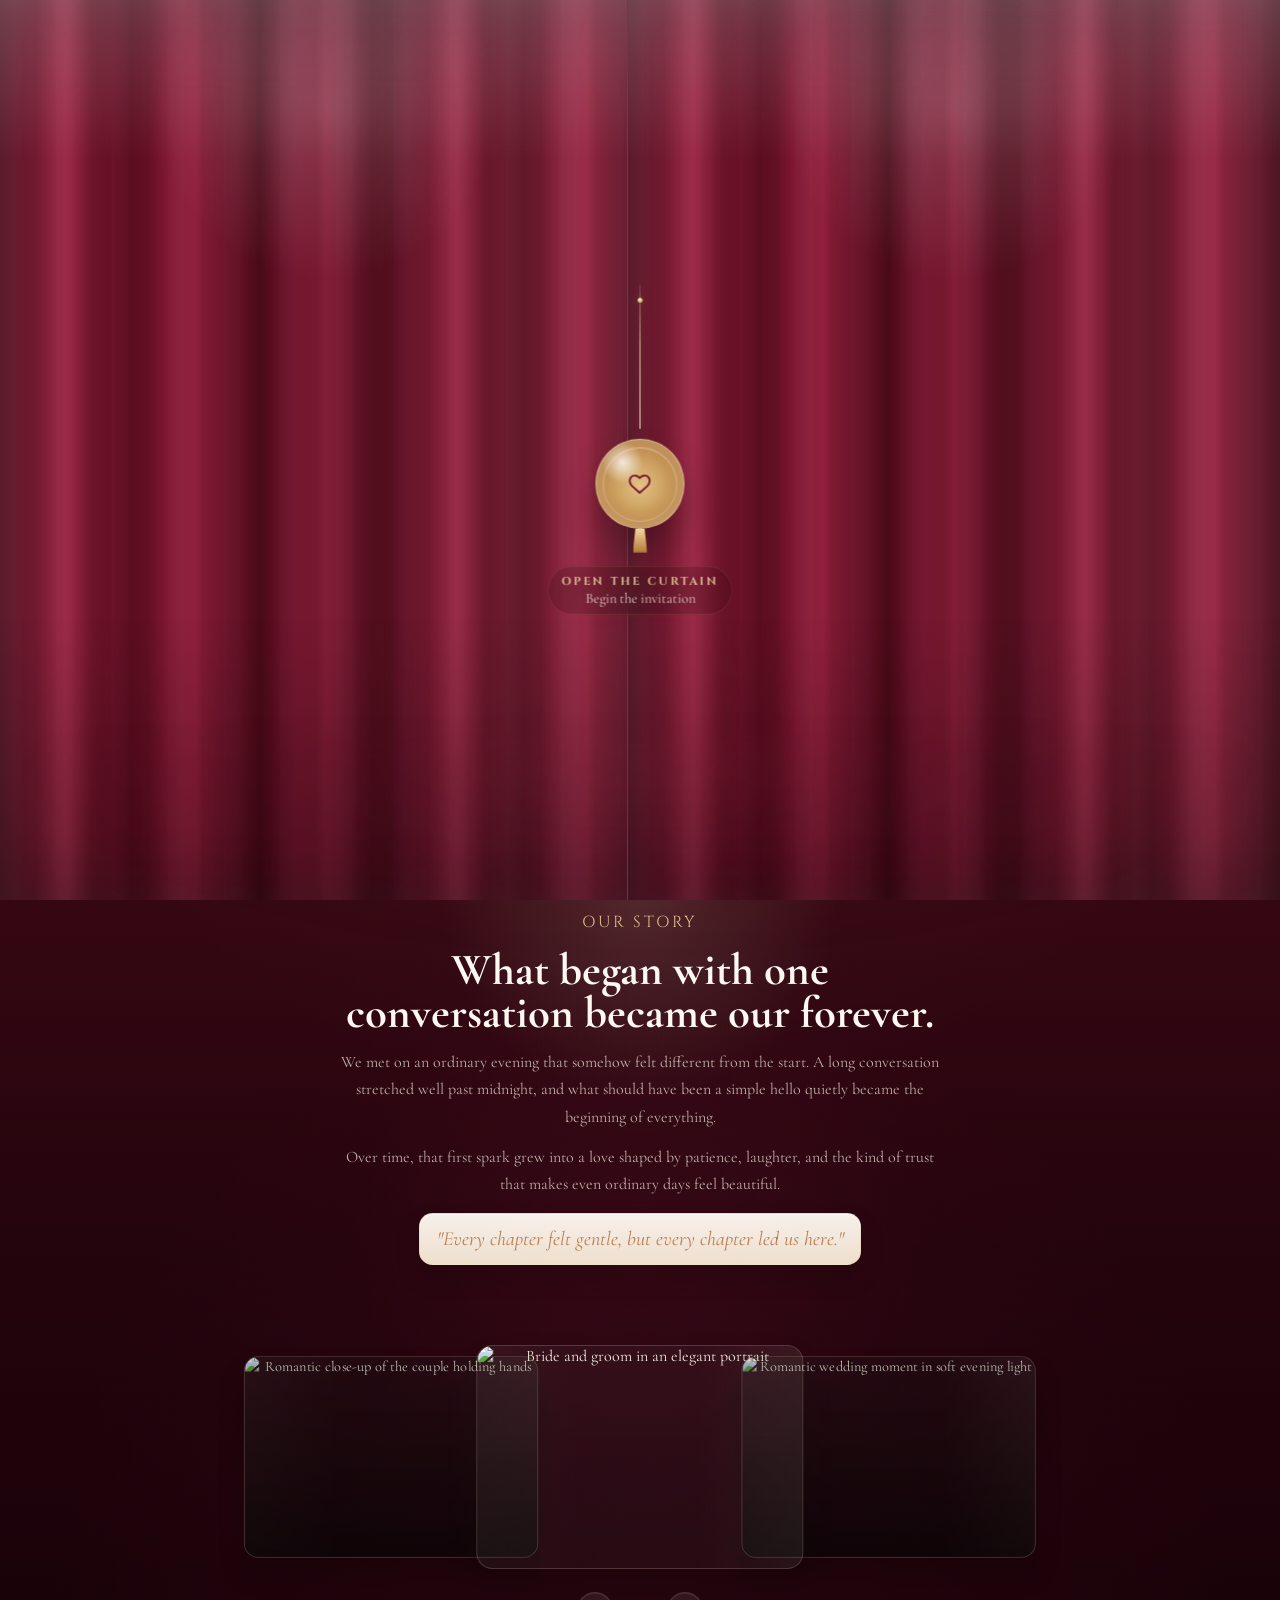
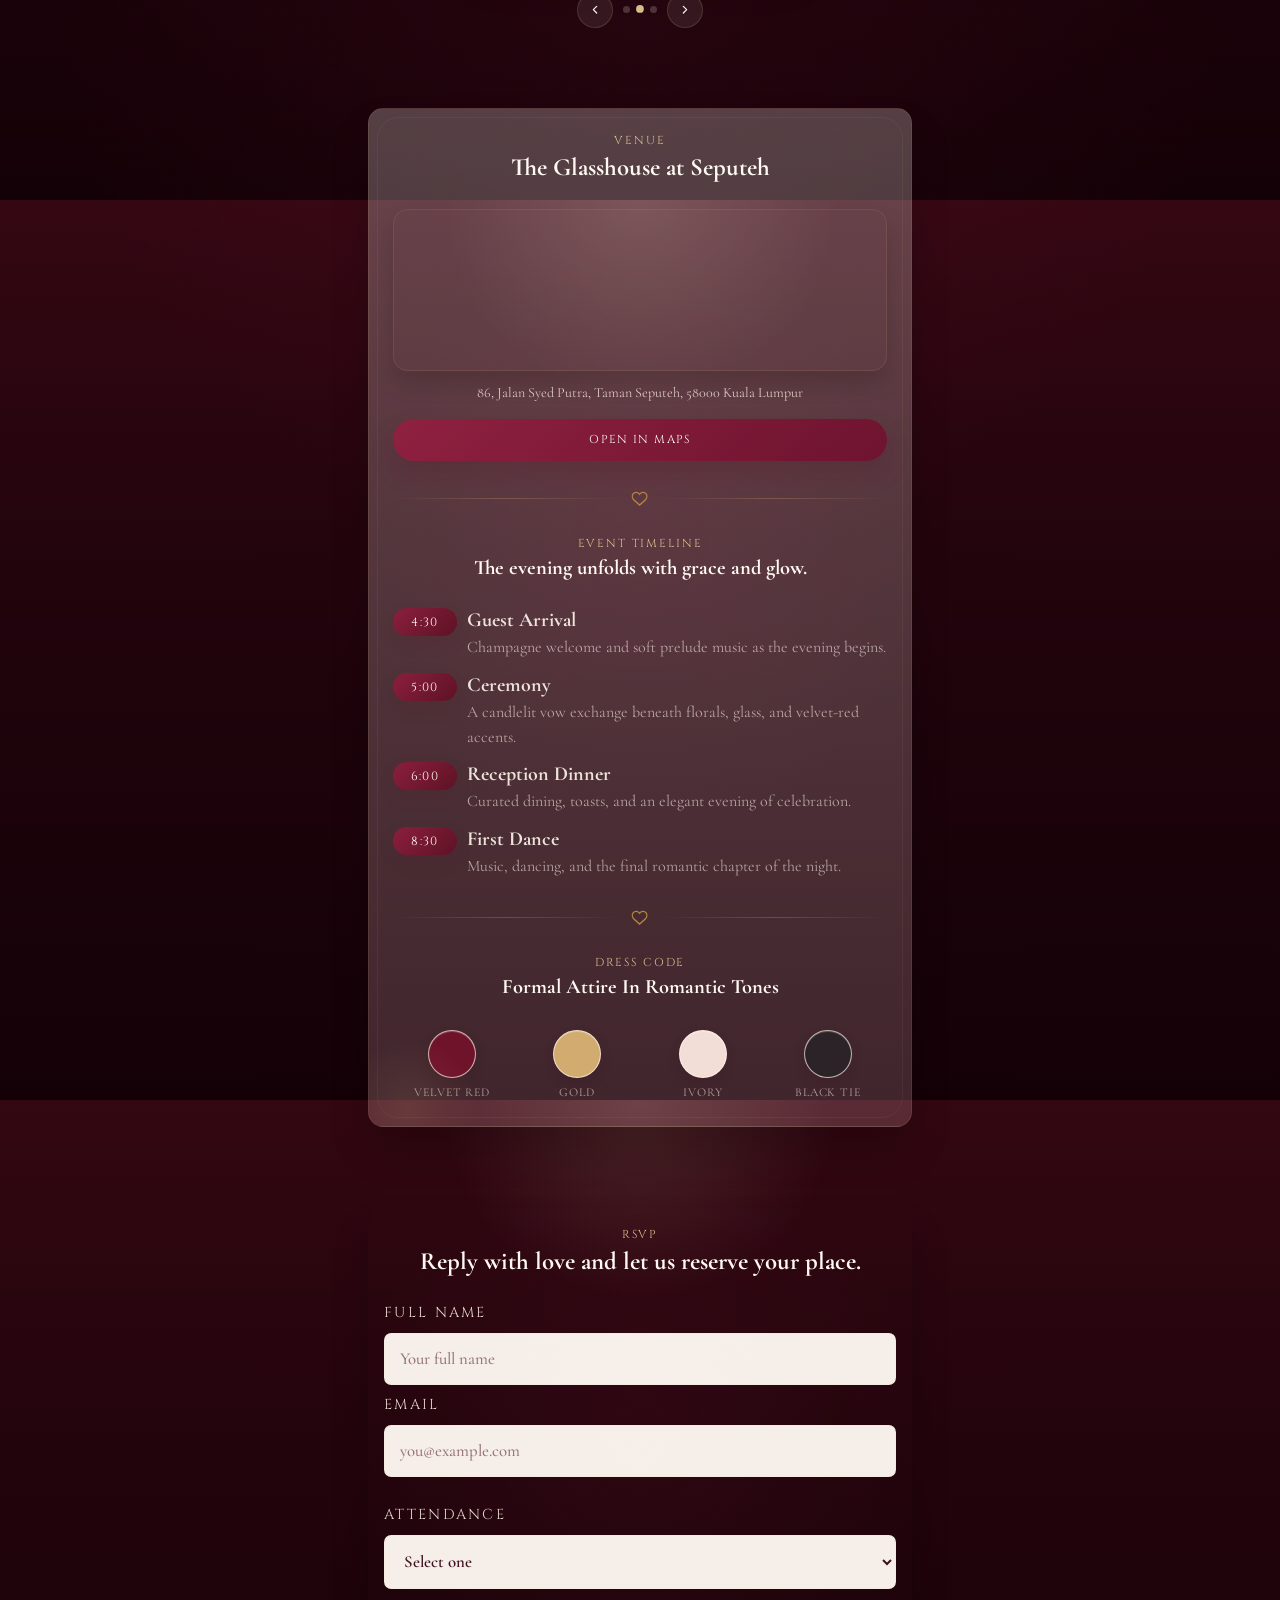
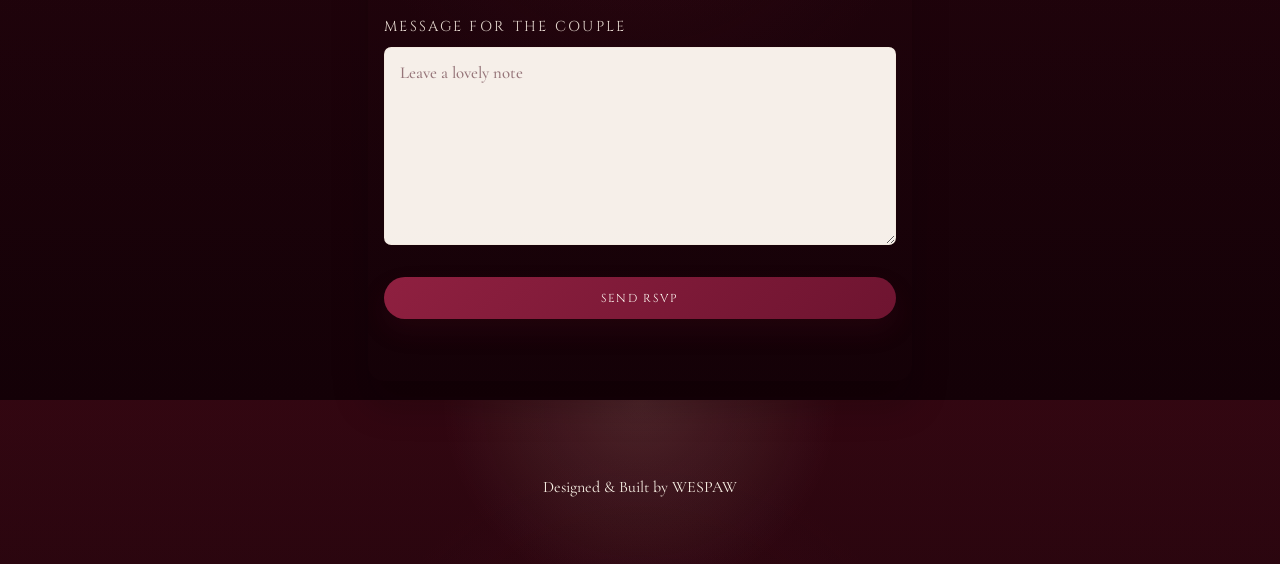
==== commit cc25d77c: "Add Supabase admin dashboard and RSVP tools" ====
--- a/index.html
+++ b/index.html
@@ -14,6 +14,9 @@
       --wine-800: #571023;
       --wine-700: #731734;
       --wine-600: #8f2040;
+      --wine-base-top: #350712;
+      --wine-base-mid: #24040d;
+      --wine-base-bottom: #140107;
       --rose-gold: #d1ab70;
       --rose-gold-soft: #f0d6b1;
       --ivory: #f8f0e4;
@@ -39,8 +42,9 @@
       font-family: "Cormorant Garamond", serif;
       color: var(--ivory);
       background:
-        radial-gradient(circle at top, rgba(255, 240, 220, 0.12), transparent 20%),
-        linear-gradient(180deg, #21040b 0%, #120106 100%);
+        radial-gradient(circle at 50% 0%, rgba(255, 232, 201, 0.14), transparent 18%),
+        radial-gradient(circle at 50% 38%, rgba(110, 22, 49, 0.16), transparent 34%),
+        linear-gradient(180deg, var(--wine-base-top) 0%, var(--wine-base-mid) 38%, var(--wine-base-bottom) 100%);
     }
 
     body.before-unveil {
@@ -70,6 +74,18 @@
     .page-shell {
       position: relative;
       overflow: clip;
+    }
+
+    .page-shell::before {
+      content: "";
+      position: absolute;
+      inset: 0;
+      pointer-events: none;
+      background:
+        radial-gradient(circle at 50% 12%, rgba(255, 233, 206, 0.06), transparent 20%),
+        radial-gradient(circle at 50% 42%, rgba(115, 23, 52, 0.14), transparent 26%),
+        linear-gradient(180deg, rgba(60, 9, 23, 0.12) 0%, rgba(27, 3, 10, 0) 36%, rgba(18, 1, 7, 0.08) 100%);
+      z-index: 0;
     }
 
     .hero-screen {
@@ -79,8 +95,8 @@
       overflow: hidden;
       background:
         radial-gradient(circle at 50% 22%, rgba(246, 231, 207, 0.14), transparent 18%),
-        radial-gradient(circle at 50% 70%, rgba(209, 171, 112, 0.08), transparent 30%),
-        linear-gradient(180deg, #300612 0%, #170208 100%);
+        radial-gradient(circle at 50% 68%, rgba(209, 171, 112, 0.06), transparent 26%),
+        linear-gradient(180deg, rgba(54, 9, 20, 0.34) 0%, rgba(28, 4, 11, 0.14) 62%, rgba(20, 1, 7, 0) 100%);
     }
 
     .hero-screen::before,
@@ -584,7 +600,22 @@
       display: grid;
       gap: 1rem;
       padding: 1.1rem 1rem 2.4rem;
-      margin-top: -1.2rem;
+      margin-top: -3.8rem;
+    }
+
+    .content::before {
+      content: "";
+      position: absolute;
+      left: 50%;
+      top: -8.5rem;
+      width: min(110vw, 78rem);
+      height: 13rem;
+      transform: translateX(-50%);
+      pointer-events: none;
+      background:
+        radial-gradient(ellipse at center top, rgba(121, 28, 54, 0.26) 0%, rgba(72, 14, 31, 0.14) 32%, rgba(24, 2, 10, 0) 72%);
+      filter: blur(16px);
+      opacity: 0.82;
     }
 
     .reveal-on-scroll {
@@ -1091,11 +1122,13 @@
 
     .dress-code-card-compact .dress-code-swatches {
       margin-top: 0.8rem;
-      gap: 0.35rem;
+      gap: 0.45rem;
     }
 
     .dress-code-card-compact .dress-swatch-dot {
-      max-width: 2.8rem;
+      max-width: 3rem;
+      height: 3rem;
+      aspect-ratio: 1/1;
       box-shadow: inset 0 1px 0 rgba(255, 255, 255, 0.2), 0 6px 12px rgba(56, 15, 28, 0.16);
     }
 
@@ -1129,20 +1162,22 @@
     }
 
     .rsvp-panel .field label {
-      font-size: 0.75rem;
+      font-size: 0.9rem;
       letter-spacing: 0.16em;
-      color: rgba(248, 237, 226, 0.7);
+      color: rgba(248, 237, 226, 0.9);
       margin-bottom: 5px;
     }
 
     .rsvp-panel .field input,
     .rsvp-panel .field select,
     .rsvp-panel .field textarea {
-      padding: 0.7rem 0.8rem;
+      padding: 0.9rem 0.95rem;
       border-radius: 0.45rem;
       border-color: rgba(209, 171, 112, 0.08);
       background: rgba(255, 249, 243, 0.96);
-      font-size: 1rem;
+      font-size: 1.05rem;
+      color: #3f1020;
+      font-weight: 600;
       box-shadow: none;
     }
 
@@ -1157,9 +1192,9 @@
 
     .rsvp-panel .form-status {
       min-height: 1rem;
-      font-size: 0.76rem;
+      font-size: 0.92rem;
       text-align: center;
-      color: rgba(248, 237, 226, 0.68);
+      color: rgba(248, 237, 226, 0.88);
     }
 
     .section-lead {
@@ -1474,7 +1509,7 @@
     .dress-code-swatches {
       display: grid;
       grid-template-columns: repeat(4, minmax(0, 1fr));
-      gap: 0.55rem;
+      gap: 0.65rem;
       margin-top: 0.95rem;
     }
 
@@ -1483,18 +1518,18 @@
       gap: 0.45rem;
       justify-items: center;
       text-align: center;
+      padding: 0.2rem 0.1rem;
     }
 
     .dress-swatch-dot {
       width: 100%;
-      max-width: 3.1rem;
-      aspect-ratio: 1;
-      border-radius: 999px;
+      max-width: 5.8rem;
+      aspect-ratio: 1/1;
+      border-radius: 100px;
       border: 1px solid rgba(255, 247, 234, 0.7);
       box-shadow:
         inset 0 1px 0 rgba(255, 255, 255, 0.28),
         0 8px 18px rgba(56, 15, 28, 0.12);
-        margin-bottom: 10px;
     }
 
     .dress-swatch span {
@@ -1636,9 +1671,17 @@
       gap: 0.85rem;
     }
 
+    .rsvp-form[hidden] {
+      display: none !important;
+    }
+
     .form-row {
       display: grid;
       gap: 0.85rem;
+    }
+
+    .field[hidden] {
+      display: none !important;
     }
 
     .field {
@@ -1663,8 +1706,15 @@
       border: 1px solid rgba(131, 91, 34, 0.22);
       background: rgba(255, 255, 255, 0.7);
       color: #47111d;
+      font-weight: 600;
       outline: none;
       transition: border-color 0.2s ease, box-shadow 0.2s ease;
+    }
+
+    .field input::placeholder,
+    .field textarea::placeholder {
+      color: rgba(71, 17, 29, 0.55);
+      font-weight: 500;
     }
 
     .field input:focus,
@@ -1696,6 +1746,33 @@
       min-height: 1.5rem;
       font-size: 1rem;
       color: #6b3140;
+    }
+
+    .thank-you-message {
+      display: grid;
+      gap: 0.9rem;
+      padding: 1.2rem 1rem;
+      border-radius: 1.2rem;
+      background: rgba(255, 249, 243, 0.1);
+      border: 1px solid rgba(255, 240, 219, 0.18);
+      text-align: center;
+      color: var(--ivory-soft);
+    }
+
+    .thank-you-message[hidden] {
+      display: none !important;
+    }
+
+    .thank-you-message h3 {
+      margin: 0;
+      font-size: 1.6rem;
+    }
+
+    .thank-you-message p {
+      margin: 0;
+      font-size: 1.08rem;
+      line-height: 1.7;
+      color: rgba(248, 237, 226, 0.82);
     }
 
     .footer-note {
@@ -1729,6 +1806,10 @@
       transform: translateY(0);
     }
 
+    .music-toggle[hidden] {
+      display: none !important;
+    }
+
     body.before-unveil .music-toggle {
       opacity: 0;
       pointer-events: none;
@@ -1931,7 +2012,7 @@
       }
 
       .form-row {
-        grid-template-columns: repeat(2, minmax(0, 1fr));
+        grid-template-columns: 1fr;
       }
     }
 
@@ -1969,14 +2050,14 @@
         <div class="reveal-card">
           <p class="eyebrow">Together With Their Families</p>
           <p class="script-line">Request the honour of your presence</p>
-          <h1 class="names">Isabella <span>&amp;</span> Adrian</h1>
+          <h1 class="names" id="heroNames">Isabella <span>&amp;</span> Adrian</h1>
           <div class="luxury-rule" aria-hidden="true">
             <svg viewBox="0 0 24 24">
               <path d="M12 6.6c1.7-2.9 6-3.1 7.9-.8 1.9 2.3 1.4 6-1.1 8.2L12 20l-6.8-6c-2.5-2.2-3-5.9-1.1-8.2 1.9-2.3 6.2-2.1 7.9.8Z" />
             </svg>
           </div>
-          <p class="date-line">Saturday, 15 August 2026 &bull; 4:30 PM</p>
-          <p class="venue-line">The Glasshouse at Seputeh &bull; Kuala Lumpur</p>
+          <p class="date-line" id="heroDateLine">Saturday, 15 August 2026 &bull; 4:30 PM</p>
+          <p class="venue-line" id="heroVenueLine">The Glasshouse at Seputeh &bull; Kuala Lumpur</p>
           <div class="countdown-shell" aria-label="Countdown to the wedding">
             <p class="countdown-label">Counting Down To Our Day</p>
             <div class="countdown-grid">
@@ -2023,16 +2104,16 @@
     </section>
 
     <section class="content">
-      <section class="story-showcase reveal-on-scroll" style="--reveal-delay: 0.05s;" aria-label="Story and gallery">
-        <div class="story-showcase-copy">
-          <p class="section-kicker">Our Story</p>
-          <h2 class="section-title">What began with one conversation became our forever.</h2>
-          <p>We met on an ordinary evening that somehow felt different from the start. A long conversation stretched well past midnight, and what should have been a simple hello quietly became the beginning of everything.</p>
-          <p>Over time, that first spark grew into a love shaped by patience, laughter, and the kind of trust that makes even ordinary days feel beautiful.</p>
-          <div class="story-quote-pill">"Every chapter felt gentle, but every chapter led us here."</div>
+      <section class="story-showcase reveal-on-scroll" id="storyShowcaseSection" style="--reveal-delay: 0.05s;" aria-label="Story and gallery">
+        <div class="story-showcase-copy" id="storySection">
+          <p class="section-kicker" id="storyKicker">Our Story</p>
+          <h2 class="section-title" id="storyTitle">What began with one conversation became our forever.</h2>
+          <p id="storyParagraphOne">We met on an ordinary evening that somehow felt different from the start. A long conversation stretched well past midnight, and what should have been a simple hello quietly became the beginning of everything.</p>
+          <p id="storyParagraphTwo">Over time, that first spark grew into a love shaped by patience, laughter, and the kind of trust that makes even ordinary days feel beautiful.</p>
+          <div class="story-quote-pill" id="storyQuote">"Every chapter felt gentle, but every chapter led us here."</div>
         </div>
 
-        <div class="gallery-carousel" aria-label="Wedding gallery carousel">
+        <div class="gallery-carousel" id="gallerySection" aria-label="Wedding gallery carousel">
           <div class="gallery-viewport">
             <div class="gallery-track" id="galleryTrack">
               <figure class="gallery-slide">
@@ -2068,7 +2149,7 @@
 
       <section class="schedule-shell reveal-on-scroll" style="--reveal-delay: 0.12s;" aria-label="Schedule and venue">
         <article class="section-card invitation-panel">
-          <div class="venue-card-compact">
+          <div class="venue-card-compact" id="venueSection">
             <div class="section-header">
               <!-- <span class="icon-badge" aria-hidden="true">
                 <svg viewBox="0 0 24 24">
@@ -2078,32 +2159,32 @@
               </span> -->
               <div>
                 <p class="section-kicker">Venue</p>
-                <h2 class="section-title">The Glasshouse at Seputeh</h2>
+                <h2 class="section-title" id="venueTitle">The Glasshouse at Seputeh</h2>
               </div>
             </div>
             <div class="map-wrap">
               <iframe
+                id="venueMapEmbed"
                 title="Map to The Glasshouse at Seputeh"
                 loading="lazy"
                 referrerpolicy="no-referrer-when-downgrade"
                 src="https://www.google.com/maps?q=The%20Glasshouse%20at%20Seputeh%2C%20Kuala%20Lumpur&z=15&output=embed">
               </iframe>
             </div>
-            <div class="venue-meta">
+            <div class="venue-meta" id="venueAddressWrap">
               <span>86, Jalan Syed Putra, Taman Seputeh, 58000 Kuala Lumpur</span>
             </div>
             <div class="map-actions">
-              <a class="map-link" href="https://maps.google.com/?q=The%20Glasshouse%20at%20Seputeh%2C%20Kuala%20Lumpur" target="_blank" rel="noreferrer">Open In Maps</a>
+              <a class="map-link" id="venueMapLink" href="https://maps.google.com/?q=The%20Glasshouse%20at%20Seputeh%2C%20Kuala%20Lumpur" target="_blank" rel="noreferrer">Open In Maps</a>
             </div>
           </div>
 
-          <div class="luxury-divider panel-divider" aria-hidden="true">
-            <svg viewBox="0 0 24 24">
-              <path d="M12 6.6c1.7-2.9 6-3.1 7.9-.8 1.9 2.3 1.4 6-1.1 8.2L12 20l-6.8-6c-2.5-2.2-3-5.9-1.1-8.2 1.9-2.3 6.2-2.1 7.9.8Z" />
-            </svg>
-          </div>
-
-          <div class="timeline-card-compact">
+          <div class="timeline-card-compact" id="timelineSection">
+            <div class="luxury-divider panel-divider" aria-hidden="true">
+              <svg viewBox="0 0 24 24">
+                <path d="M12 6.6c1.7-2.9 6-3.1 7.9-.8 1.9 2.3 1.4 6-1.1 8.2L12 20l-6.8-6c-2.5-2.2-3-5.9-1.1-8.2 1.9-2.3 6.2-2.1 7.9.8Z" />
+              </svg>
+            </div>
             <div class="section-header">
               <!-- <span class="icon-badge" aria-hidden="true">
                 <svg viewBox="0 0 24 24">
@@ -2120,7 +2201,7 @@
                 <h2 class="section-title">The evening unfolds with grace and glow.</h2>
               </div>
             </div>
-            <div class="timeline-list">
+            <div class="timeline-list" id="timelineList">
               <div class="timeline-item">
                 <div class="timeline-time">4:30</div>
                 <div class="timeline-copy">
@@ -2152,13 +2233,12 @@
             </div>
           </div>
 
-          <div class="luxury-divider panel-divider" aria-hidden="true">
-            <svg viewBox="0 0 24 24">
-              <path d="M12 6.6c1.7-2.9 6-3.1 7.9-.8 1.9 2.3 1.4 6-1.1 8.2L12 20l-6.8-6c-2.5-2.2-3-5.9-1.1-8.2 1.9-2.3 6.2-2.1 7.9.8Z" />
-            </svg>
-          </div>
-
-          <div class="dress-code-card-compact">
+          <div class="dress-code-card-compact" id="dressCodeSection">
+            <div class="luxury-divider panel-divider" aria-hidden="true">
+              <svg viewBox="0 0 24 24">
+                <path d="M12 6.6c1.7-2.9 6-3.1 7.9-.8 1.9 2.3 1.4 6-1.1 8.2L12 20l-6.8-6c-2.5-2.2-3-5.9-1.1-8.2 1.9-2.3 6.2-2.1 7.9.8Z" />
+              </svg>
+            </div>
             <div class="section-header">
               <!-- <span class="icon-badge" aria-hidden="true">
                 <svg viewBox="0 0 24 24">
@@ -2169,7 +2249,7 @@
               </span> -->
               <div>
                 <p class="section-kicker">Dress Code</p>
-                <h2 class="section-title">Formal Attire In Romantic Tones</h2>
+                <h2 class="section-title" id="dressCodeTitle">Formal Attire In Romantic Tones</h2>
               </div>
             </div>
             <div class="dress-code-swatches" id="dressCodeSwatches">
@@ -2194,7 +2274,7 @@
         </article>
       </section>
 
-      <section class="rsvp-shell reveal-on-scroll" style="--reveal-delay: 0.16s;" aria-label="RSVP section">
+      <section class="rsvp-shell reveal-on-scroll" id="rsvpSection" style="--reveal-delay: 0.16s;" aria-label="RSVP section">
         <article class="rsvp-panel">
           <div class="section-header">
             <!-- <span class="icon-badge" aria-hidden="true">
@@ -2232,10 +2312,11 @@
                     <option value="declined">Regretfully decline</option>
                   </select>
                 </div>
-                <div class="field">
-                  <label for="guests">Number Of Guests</label>
-                  <input id="guests" name="guests" type="number" min="1" max="8" value="1" />
-                </div>
+              </div>
+
+              <div class="field" id="guestCountField" hidden>
+                <label for="guests">Number Of Guests</label>
+                <input id="guests" name="guests" type="number" min="1" max="8" value="1" />
               </div>
 
               <div class="field">
@@ -2247,6 +2328,10 @@
               <button class="submit-button" type="submit">Send RSVP</button>
               <p class="form-status" id="formStatus" role="status" aria-live="polite"></p>
             </form>
+            <div class="thank-you-message" id="rsvpThankYou" hidden>
+              <h3>Thank You</h3>
+              <p>Your RSVP has been received beautifully. We’re so grateful and cannot wait to celebrate with you.</p>
+            </div>
           </div>
         </article>
       </section>
@@ -2267,6 +2352,8 @@
     </svg>
   </button>
 
+  <script src="https://cdn.jsdelivr.net/npm/@supabase/supabase-js@2"></script>
+  <script src="./supabase-config.js"></script>
   <script>
     if ("scrollRestoration" in history) {
       history.scrollRestoration = "manual";
@@ -2278,11 +2365,16 @@
     const pullTrigger = document.getElementById("pullTrigger");
     const rsvpForm = document.getElementById("rsvpForm");
     const formStatus = document.getElementById("formStatus");
+    const attendanceField = document.getElementById("attendance");
+    const guestCountField = document.getElementById("guestCountField");
+    const guestsInput = document.getElementById("guests");
+    const rsvpThankYou = document.getElementById("rsvpThankYou");
     const countdownDays = document.getElementById("countdownDays");
     const countdownHours = document.getElementById("countdownHours");
     const countdownMinutes = document.getElementById("countdownMinutes");
     const countdownSeconds = document.getElementById("countdownSeconds");
     const backgroundMusic = document.getElementById("backgroundMusic");
+    const defaultBackgroundMusicUrl = backgroundMusic.querySelector("source")?.getAttribute("src") || "";
     const musicToggle = document.getElementById("musicToggle");
     const musicIcon = document.getElementById("musicIcon");
     const revealSections = document.querySelectorAll(".reveal-on-scroll");
@@ -2290,8 +2382,15 @@
     const galleryViewport = document.querySelector(".gallery-viewport");
     const galleryPrev = document.getElementById("galleryPrev");
     const galleryNext = document.getElementById("galleryNext");
-    const galleryDots = Array.from(document.querySelectorAll(".gallery-dot"));
-    const weddingDate = new Date("2026-08-15T16:30:00+08:00");
+    const galleryDotsWrap = document.querySelector(".gallery-dots");
+    let galleryDots = Array.from(document.querySelectorAll(".gallery-dot"));
+    const timelineList = document.getElementById("timelineList");
+    const supabaseConfig = window.SUPABASE_CONFIG || {};
+    const hasSupabaseConfig = supabaseConfig.url && supabaseConfig.anonKey && !String(supabaseConfig.url).includes("YOUR_");
+    const supabaseClient = hasSupabaseConfig && window.supabase
+      ? window.supabase.createClient(supabaseConfig.url, supabaseConfig.anonKey)
+      : null;
+    let weddingDate = new Date("2026-08-15T16:30:00+08:00");
     let gallerySlides = [];
     let galleryCurrentIndex = 0;
     let galleryPointerStartX = 0;
@@ -2299,8 +2398,24 @@
     let galleryPointerId = null;
     let gallerySwipeLocked = false;
 
+    function escapeHtml(value) {
+      return String(value ?? "")
+        .replaceAll("&", "&amp;")
+        .replaceAll("<", "&lt;")
+        .replaceAll(">", "&gt;")
+        .replaceAll('"', "&quot;")
+        .replaceAll("'", "&#39;");
+    }
+
+    function renderNames(value) {
+      const parts = String(value || "").split("&").map((part) => part.trim()).filter(Boolean);
+      if (parts.length === 2) {
+        return `${escapeHtml(parts[0])} <span>&amp;</span> ${escapeHtml(parts[1])}`;
+      }
+      return escapeHtml(value || "");
+    }
+
     function renderTimeline(items) {
-      const timelineList = document.querySelector(".timeline-list");
       if (!timelineList || !Array.isArray(items)) {
         return;
       }
@@ -2316,13 +2431,151 @@
       `).join("");
     }
 
+    function renderDressCodeSwatches(items) {
+      const swatches = document.getElementById("dressCodeSwatches");
+      if (!swatches || !Array.isArray(items)) {
+        return;
+      }
+
+      swatches.innerHTML = items.map((item) => `
+        <div class="dress-swatch">
+          <div class="dress-swatch-dot" style="background:${escapeHtml(item.color || "#d1ab70")};"></div>
+          <span>${escapeHtml(item.label || "")}</span>
+        </div>
+      `).join("");
+    }
+
+    function applySectionVisibility(visibility) {
+      const storyShowcaseSection = document.getElementById("storyShowcaseSection");
+      const storySection = document.getElementById("storySection");
+      const gallerySection = document.getElementById("gallerySection");
+      const venueSection = document.getElementById("venueSection");
+      const timelineSection = document.getElementById("timelineSection");
+      const dressCodeSection = document.getElementById("dressCodeSection");
+      const rsvpSection = document.getElementById("rsvpSection");
+      const musicToggleEl = document.getElementById("musicToggle");
+
+      if (!visibility || typeof visibility !== "object") {
+        return;
+      }
+
+      if (storySection) storySection.hidden = visibility.story === false;
+      if (gallerySection) gallerySection.hidden = visibility.gallery === false;
+      if (storyShowcaseSection) {
+        const storyHidden = visibility.story === false;
+        const galleryHidden = visibility.gallery === false;
+        storyShowcaseSection.hidden = storyHidden && galleryHidden;
+      }
+      if (venueSection) venueSection.hidden = visibility.venue === false;
+      if (timelineSection) timelineSection.hidden = visibility.timeline === false;
+      if (dressCodeSection) dressCodeSection.hidden = visibility.dress_code === false;
+      if (rsvpSection) rsvpSection.hidden = visibility.rsvp === false;
+      if (musicToggleEl) {
+        const musicHidden = visibility.music === false;
+        musicToggleEl.hidden = musicHidden;
+        if (musicHidden) {
+          backgroundMusic.pause();
+          backgroundMusic.muted = true;
+        }
+      }
+    }
+
+    function renderGallery(items) {
+      if (!galleryTrack || !Array.isArray(items) || items.length === 0) {
+        return;
+      }
+
+      galleryTrack.innerHTML = items.map((item) => `
+        <figure class="gallery-slide">
+          <img src="${escapeHtml(item.image_url || "")}" alt="${escapeHtml(item.alt || "Wedding gallery image")}" />
+        </figure>
+      `).join("");
+
+      if (galleryDotsWrap) {
+        galleryDotsWrap.innerHTML = items.map((_, index) => `
+          <span class="gallery-dot${index === 1 || (index === 0 && items.length === 1) ? " is-active" : ""}"></span>
+        `).join("");
+        galleryDots = Array.from(galleryDotsWrap.querySelectorAll(".gallery-dot"));
+      }
+
+      initializeGallery();
+    }
+
+    function applySiteSettings(settings) {
+      if (!settings) {
+        return;
+      }
+
+      const heroNames = document.getElementById("heroNames");
+      const heroDateLine = document.getElementById("heroDateLine");
+      const heroVenueLine = document.getElementById("heroVenueLine");
+      const storyKicker = document.getElementById("storyKicker");
+      const storyTitle = document.getElementById("storyTitle");
+      const storyParagraphOne = document.getElementById("storyParagraphOne");
+      const storyParagraphTwo = document.getElementById("storyParagraphTwo");
+      const storyQuote = document.getElementById("storyQuote");
+      const venueTitle = document.getElementById("venueTitle");
+      const venueAddressWrap = document.getElementById("venueAddressWrap");
+      const venueMapEmbed = document.getElementById("venueMapEmbed");
+      const venueMapLink = document.getElementById("venueMapLink");
+      const dressCodeTitle = document.getElementById("dressCodeTitle");
+      const dressCodeText = document.getElementById("dressCodeText");
+
+      if (heroNames && settings.couple_names) heroNames.innerHTML = renderNames(settings.couple_names);
+      if (heroDateLine && settings.hero_date_line) heroDateLine.textContent = settings.hero_date_line;
+      if (heroVenueLine && settings.hero_venue_line) heroVenueLine.textContent = settings.hero_venue_line;
+      if (storyKicker && settings.story_kicker) storyKicker.textContent = settings.story_kicker;
+      if (storyTitle && settings.story_title) storyTitle.textContent = settings.story_title;
+      if (storyParagraphOne && settings.story_paragraph_one) storyParagraphOne.textContent = settings.story_paragraph_one;
+      if (storyParagraphTwo && settings.story_paragraph_two) storyParagraphTwo.textContent = settings.story_paragraph_two;
+      if (storyQuote && settings.story_quote) storyQuote.textContent = settings.story_quote;
+      if (venueTitle && settings.venue_name) venueTitle.textContent = settings.venue_name;
+      if (venueAddressWrap && settings.venue_address) venueAddressWrap.innerHTML = `<span>${escapeHtml(settings.venue_address)}</span>`;
+      if (venueMapEmbed && settings.map_embed_url) venueMapEmbed.src = settings.map_embed_url;
+      if (venueMapLink && settings.map_link_url) venueMapLink.href = settings.map_link_url;
+      if (dressCodeTitle && settings.dress_code_title) dressCodeTitle.textContent = settings.dress_code_title;
+      if (dressCodeText && settings.dress_code_text) dressCodeText.textContent = settings.dress_code_text;
+      if (settings.background_music_url) setBackgroundMusic(settings.background_music_url);
+      if (settings.section_visibility) applySectionVisibility(settings.section_visibility);
+      if (settings.wedding_datetime) {
+        const parsedDate = new Date(settings.wedding_datetime);
+        if (!Number.isNaN(parsedDate.getTime())) {
+          weddingDate = parsedDate;
+        }
+      }
+      if (Array.isArray(settings.timeline)) renderTimeline(settings.timeline);
+      if (Array.isArray(settings.gallery)) renderGallery(settings.gallery);
+      if (Array.isArray(settings.dress_code_palette)) renderDressCodeSwatches(settings.dress_code_palette);
+      updateCountdown();
+    }
+
+    async function loadSiteSettings() {
+      if (!supabaseClient) {
+        return;
+      }
+
+      const { data, error } = await supabaseClient.from("site_settings").select("*").eq("id", 1).single();
+      if (error || !data) {
+        console.warn("Unable to load site settings from Supabase.", error);
+        return;
+      }
+
+      applySiteSettings(data);
+    }
+
     window.addEventListener("load", () => {
       window.scrollTo(0, 0);
       backgroundMusic.muted = true;
       startMusic();
+      initializeGallery();
+      loadSiteSettings();
     });
 
     function updateMusicUI() {
+      if (!musicToggle || musicToggle.hidden) {
+        return;
+      }
+
       const isMuted = backgroundMusic.muted || backgroundMusic.paused;
       musicToggle.setAttribute("aria-pressed", String(!isMuted));
       musicToggle.setAttribute("aria-label", isMuted ? "Unmute background music" : "Mute background music");
@@ -2339,7 +2592,28 @@
         `;
     }
 
+    function isMusicVisible() {
+      return Boolean(musicToggle) && !musicToggle.hidden;
+    }
+
+    function setBackgroundMusic(url) {
+      const nextUrl = url || defaultBackgroundMusicUrl;
+      if (!nextUrl) {
+        return;
+      }
+
+      backgroundMusic.pause();
+      backgroundMusic.setAttribute("src", nextUrl);
+      backgroundMusic.load();
+    }
+
     async function startMusic(unmute = false) {
+      if (!isMusicVisible()) {
+        backgroundMusic.pause();
+        backgroundMusic.muted = true;
+        return;
+      }
+
       if (unmute) {
         backgroundMusic.muted = false;
       }
@@ -2354,6 +2628,10 @@
     }
 
     async function toggleMusic() {
+      if (!isMusicVisible()) {
+        return;
+      }
+
       if (backgroundMusic.paused) {
         backgroundMusic.muted = false;
         await startMusic(true);
@@ -2487,6 +2765,20 @@
       countdownSeconds.textContent = padTime(seconds);
     }
 
+    function updateGuestFieldVisibility() {
+      if (!attendanceField || !guestCountField || !guestsInput) {
+        return;
+      }
+
+      const isAttending = attendanceField.value === "attending";
+      guestCountField.hidden = !isAttending;
+      guestsInput.disabled = !isAttending;
+
+      if (!isAttending) {
+        guestsInput.value = "1";
+      }
+    }
+
     pullTrigger.addEventListener("click", openCurtain);
     pullTrigger.addEventListener("keydown", (event) => {
       if (event.key === "Enter" || event.key === " ") {
@@ -2496,9 +2788,11 @@
     });
 
     musicToggle.addEventListener("click", toggleMusic);
+    if (attendanceField) {
+      attendanceField.addEventListener("change", updateGuestFieldVisibility);
+    }
 
     if (galleryPrev && galleryNext && galleryTrack) {
-      initializeGallery();
       galleryPrev.addEventListener("click", () => scrollGallery(-1));
       galleryNext.addEventListener("click", () => scrollGallery(1));
       if (galleryViewport) {
@@ -2530,17 +2824,51 @@
       revealSections.forEach((section) => section.classList.add("is-visible"));
     }
 
-    rsvpForm.addEventListener("submit", (event) => {
+    rsvpForm.addEventListener("submit", async (event) => {
       if (!rsvpForm.checkValidity()) {
         event.preventDefault();
         formStatus.textContent = "Please complete the required fields before sending your RSVP.";
         return;
       }
 
+      if (!supabaseClient) {
+        event.preventDefault();
+        formStatus.textContent = "Connect Supabase first to store RSVP submissions.";
+        return;
+      }
+
+      event.preventDefault();
       formStatus.textContent = "Submitting your RSVP...";
+
+      const formElements = rsvpForm.elements;
+      const payload = {
+        name: formElements.namedItem("name").value.trim(),
+        email: formElements.namedItem("email").value.trim(),
+        attendance: formElements.namedItem("attendance").value,
+        guests: formElements.namedItem("attendance").value === "attending"
+          ? Number(formElements.namedItem("guests").value || 1)
+          : 1,
+        message: formElements.namedItem("message").value.trim()
+      };
+
+      const { error } = await supabaseClient.from("rsvps").insert(payload);
+      if (error) {
+        formStatus.textContent = error.message;
+        return;
+      }
+
+      formStatus.textContent = "";
+      rsvpForm.hidden = true;
+      if (rsvpThankYou) {
+        rsvpThankYou.hidden = false;
+      }
+      rsvpForm.reset();
+      formElements.namedItem("guests").value = "1";
+      updateGuestFieldVisibility();
     });
 
     updateCountdown();
+    updateGuestFieldVisibility();
     updateMusicUI();
     setInterval(updateCountdown, 1000);
   </script>
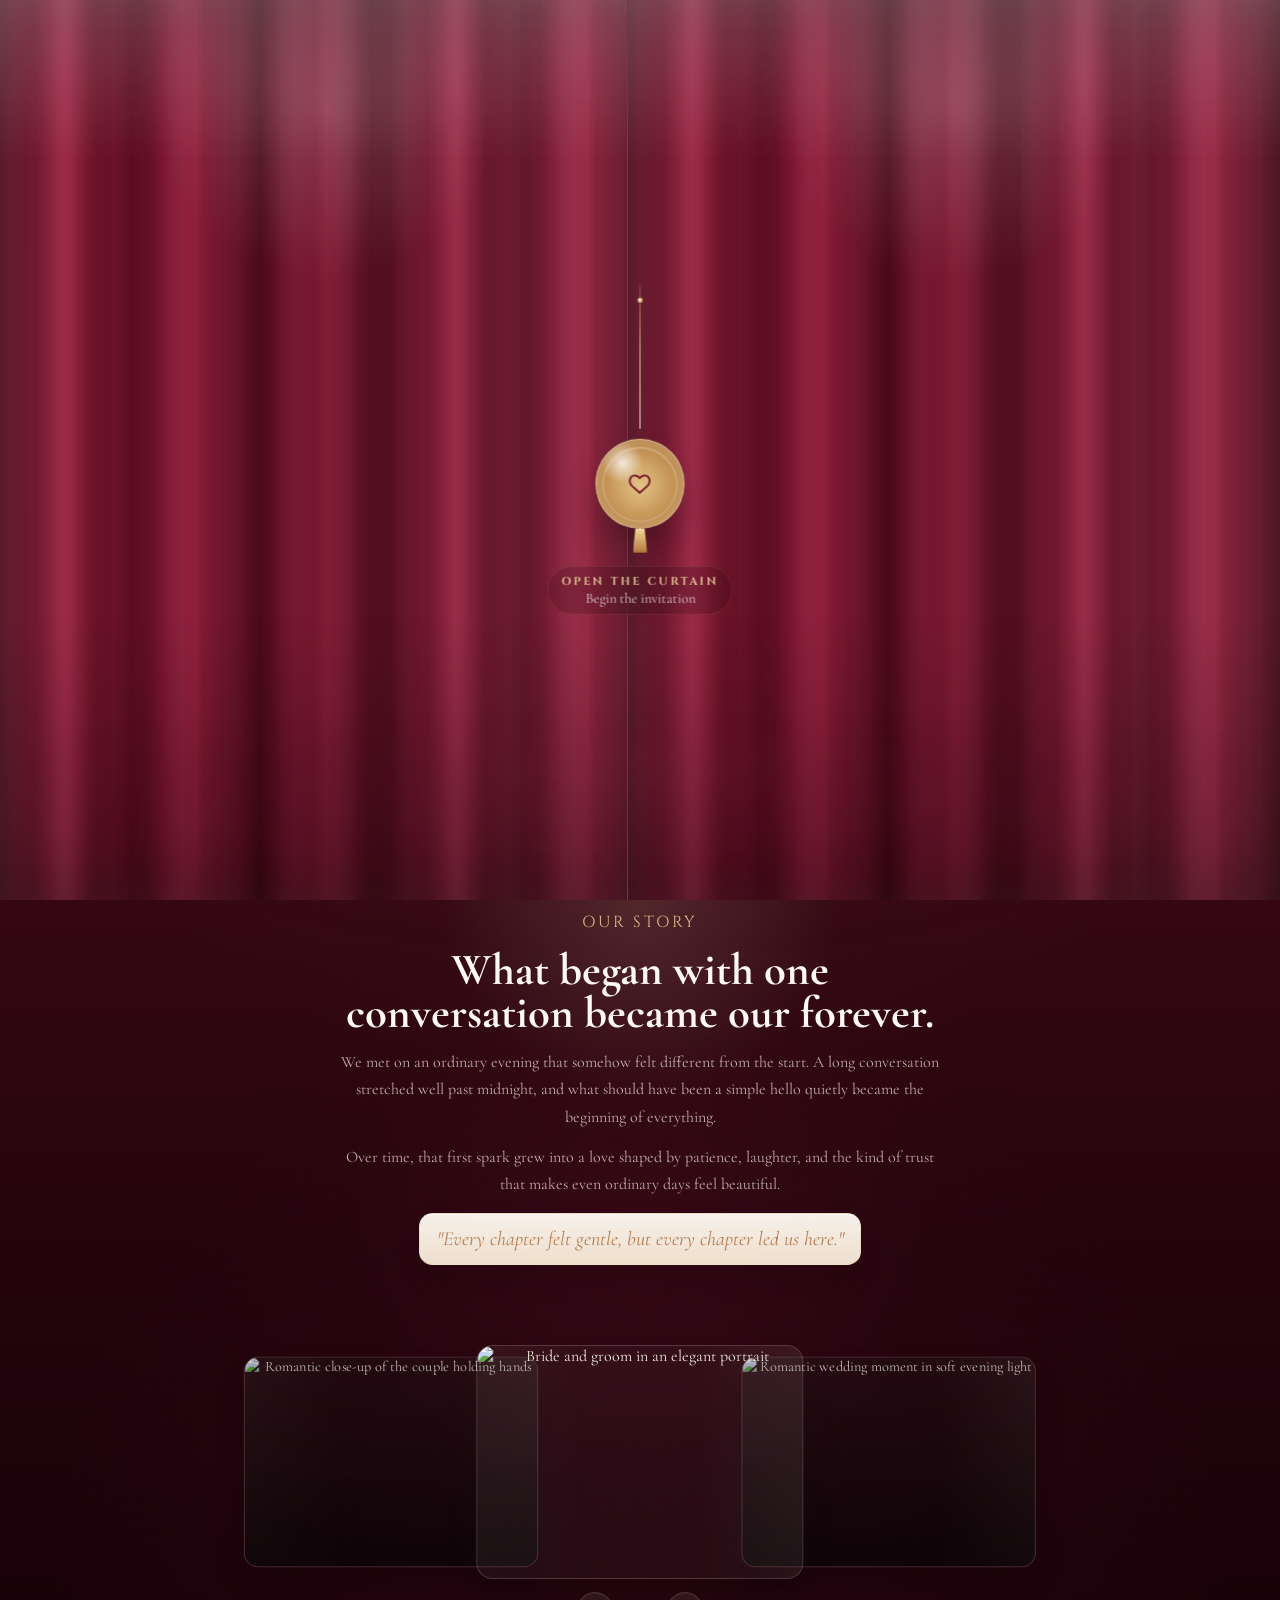
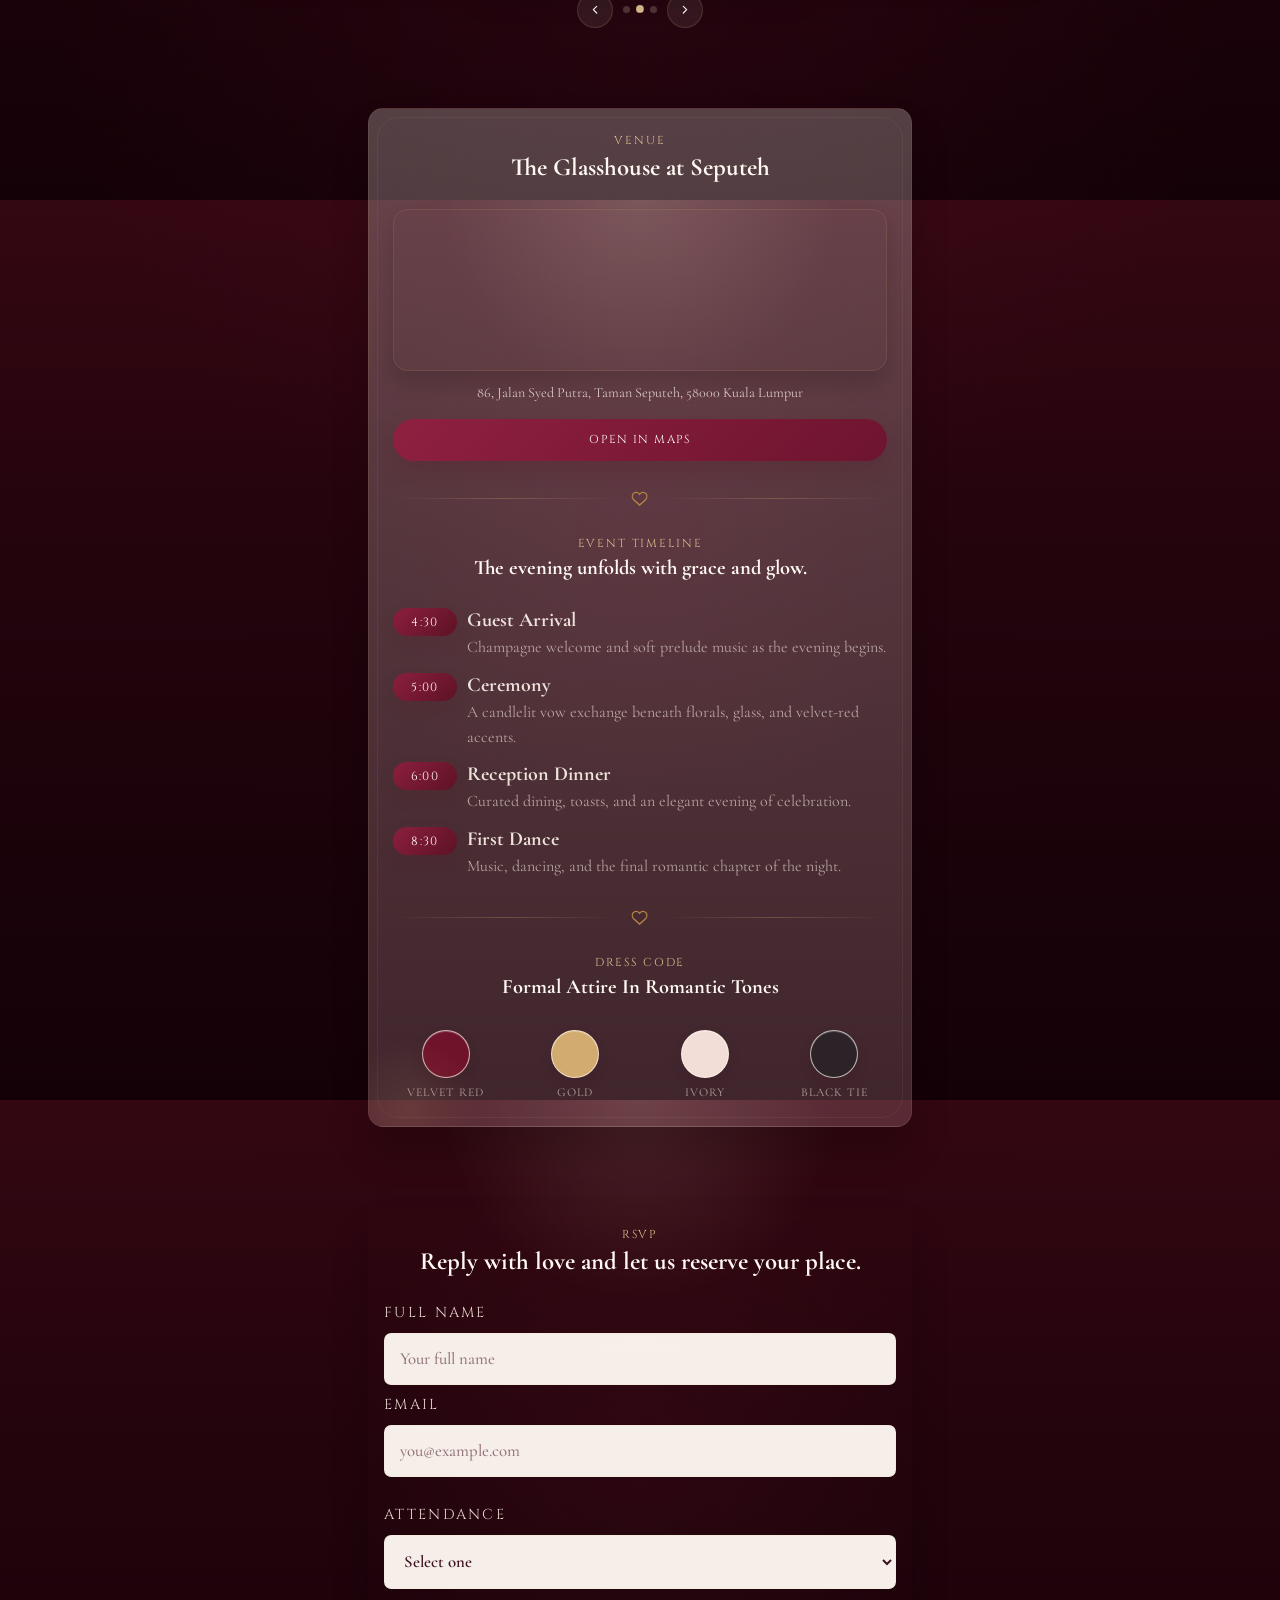
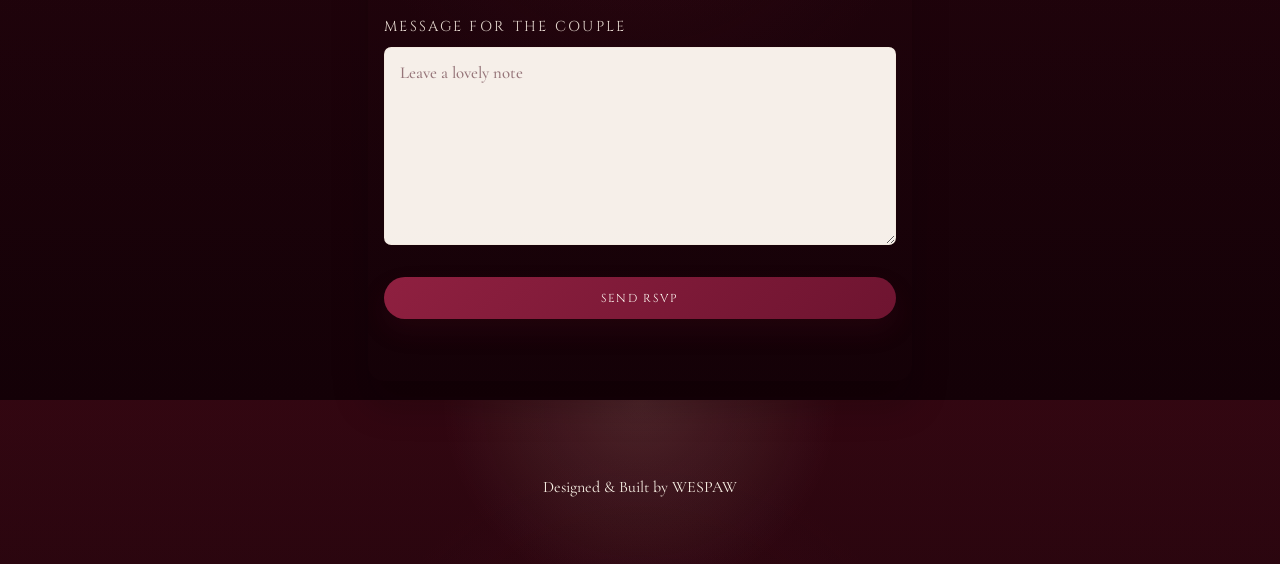
==== commit 6b2c46a6: "Improve admin mobile UX and content controls # Conflicts: #	supabase-schema.sql" ====
--- a/index.html
+++ b/index.html
@@ -598,7 +598,7 @@
       position: relative;
       z-index: 1;
       display: grid;
-      gap: 1rem;
+      gap: 5rem;
       padding: 1.1rem 1rem 2.4rem;
       margin-top: -3.8rem;
     }
@@ -804,6 +804,10 @@
       line-height: 1.35;
     }
 
+    .story-quote-pill[hidden] {
+      display: none !important;
+    }
+
     .gallery-carousel {
       width: min(100%, 26rem);
       display: grid;
@@ -830,10 +834,10 @@
       top: 0;
       left: 50%;
       width: 58%;
+      height: 100%;
       overflow: hidden;
       margin: 0;
       transform: translateX(-50%) scale(0.9);
-      min-height: 11.8rem;
       border-radius: 0.9rem;
       border: 1px solid rgba(255, 238, 220, 0.18);
       box-shadow: 0 18px 28px rgba(8, 0, 4, 0.24);
@@ -1122,7 +1126,7 @@
 
     .dress-code-card-compact .dress-code-swatches {
       margin-top: 0.8rem;
-      gap: 0.45rem;
+      gap: 1.5rem;
     }
 
     .dress-code-card-compact .dress-swatch-dot {
@@ -1962,7 +1966,7 @@
 
       .gallery-slide {
         width: 62%;
-        min-height: 14rem;
+        height: 100%;
         border-radius: 1rem;
       }
 
@@ -2198,7 +2202,7 @@
               </span> -->
               <div>
                 <p class="section-kicker">Event Timeline</p>
-                <h2 class="section-title">The evening unfolds with grace and glow.</h2>
+                <h2 class="section-title" id="timelineTitle">The evening unfolds with grace and glow.</h2>
               </div>
             </div>
             <div class="timeline-list" id="timelineList">
@@ -2340,9 +2344,7 @@
     </section>
   </main>
 
-  <audio id="backgroundMusic" loop preload="auto">
-    <source src="assets/yung-kai-blue.mp3" type="audio/mpeg" />
-  </audio>
+  <audio id="backgroundMusic" loop preload="auto"></audio>
 
   <button class="music-toggle" id="musicToggle" type="button" aria-pressed="false" aria-label="Mute background music">
     <svg id="musicIcon" viewBox="0 0 24 24" aria-hidden="true">
@@ -2407,6 +2409,30 @@
         .replaceAll("'", "&#39;");
     }
 
+    function setOptionalText(element, value) {
+      if (!element) {
+        return;
+      }
+
+      const text = String(value ?? "").trim();
+      element.hidden = !text;
+      if (text) {
+        element.textContent = text;
+      }
+    }
+
+    function setOptionalHtml(element, value) {
+      if (!element) {
+        return;
+      }
+
+      const text = String(value ?? "").trim();
+      element.hidden = !text;
+      if (text) {
+        element.innerHTML = value;
+      }
+    }
+
     function renderNames(value) {
       const parts = String(value || "").split("&").map((part) => part.trim()).filter(Boolean);
       if (parts.length === 2) {
@@ -2416,7 +2442,12 @@
     }
 
     function renderTimeline(items) {
-      if (!timelineList || !Array.isArray(items)) {
+      if (!timelineList) {
+        return;
+      }
+
+      if (!Array.isArray(items) || items.length === 0) {
+        timelineList.innerHTML = "";
         return;
       }
 
@@ -2433,7 +2464,13 @@
 
     function renderDressCodeSwatches(items) {
       const swatches = document.getElementById("dressCodeSwatches");
-      if (!swatches || !Array.isArray(items)) {
+      if (!swatches) {
+        return;
+      }
+
+      if (!Array.isArray(items) || items.length === 0) {
+        swatches.innerHTML = "";
+        swatches.hidden = true;
         return;
       }
 
@@ -2443,6 +2480,7 @@
           <span>${escapeHtml(item.label || "")}</span>
         </div>
       `).join("");
+      swatches.hidden = false;
     }
 
     function applySectionVisibility(visibility) {
@@ -2481,7 +2519,16 @@
     }
 
     function renderGallery(items) {
-      if (!galleryTrack || !Array.isArray(items) || items.length === 0) {
+      if (!galleryTrack) {
+        return;
+      }
+
+      if (!Array.isArray(items) || items.length === 0) {
+        galleryTrack.innerHTML = "";
+        if (galleryDotsWrap) {
+          galleryDotsWrap.innerHTML = "";
+        }
+        gallerySlides = [];
         return;
       }
 
@@ -2518,23 +2565,29 @@
       const venueAddressWrap = document.getElementById("venueAddressWrap");
       const venueMapEmbed = document.getElementById("venueMapEmbed");
       const venueMapLink = document.getElementById("venueMapLink");
+      const timelineTitle = document.getElementById("timelineTitle");
       const dressCodeTitle = document.getElementById("dressCodeTitle");
       const dressCodeText = document.getElementById("dressCodeText");
+      const gallerySection = document.getElementById("gallerySection");
+      const timelineSection = document.getElementById("timelineSection");
 
       if (heroNames && settings.couple_names) heroNames.innerHTML = renderNames(settings.couple_names);
-      if (heroDateLine && settings.hero_date_line) heroDateLine.textContent = settings.hero_date_line;
-      if (heroVenueLine && settings.hero_venue_line) heroVenueLine.textContent = settings.hero_venue_line;
-      if (storyKicker && settings.story_kicker) storyKicker.textContent = settings.story_kicker;
-      if (storyTitle && settings.story_title) storyTitle.textContent = settings.story_title;
-      if (storyParagraphOne && settings.story_paragraph_one) storyParagraphOne.textContent = settings.story_paragraph_one;
-      if (storyParagraphTwo && settings.story_paragraph_two) storyParagraphTwo.textContent = settings.story_paragraph_two;
-      if (storyQuote && settings.story_quote) storyQuote.textContent = settings.story_quote;
-      if (venueTitle && settings.venue_name) venueTitle.textContent = settings.venue_name;
-      if (venueAddressWrap && settings.venue_address) venueAddressWrap.innerHTML = `<span>${escapeHtml(settings.venue_address)}</span>`;
+      setOptionalText(heroDateLine, settings.hero_date_line);
+      setOptionalText(heroVenueLine, settings.hero_venue_line);
+      setOptionalText(storyKicker, settings.story_kicker);
+      setOptionalText(storyTitle, settings.story_title);
+      setOptionalText(storyParagraphOne, settings.story_paragraph_one);
+      setOptionalText(storyParagraphTwo, settings.story_paragraph_two);
+      setOptionalText(storyQuote, settings.story_quote);
+      setOptionalText(venueTitle, settings.venue_name);
+      setOptionalHtml(venueAddressWrap, settings.venue_address ? `<span>${escapeHtml(settings.venue_address)}</span>` : "");
+      if (venueMapEmbed) venueMapEmbed.hidden = !String(settings.map_embed_url || "").trim();
       if (venueMapEmbed && settings.map_embed_url) venueMapEmbed.src = settings.map_embed_url;
+      if (venueMapLink) venueMapLink.hidden = !String(settings.map_link_url || "").trim();
       if (venueMapLink && settings.map_link_url) venueMapLink.href = settings.map_link_url;
-      if (dressCodeTitle && settings.dress_code_title) dressCodeTitle.textContent = settings.dress_code_title;
-      if (dressCodeText && settings.dress_code_text) dressCodeText.textContent = settings.dress_code_text;
+      setOptionalText(timelineTitle, settings.timeline_title);
+      setOptionalText(dressCodeTitle, settings.dress_code_title);
+      setOptionalText(dressCodeText, settings.dress_code_text);
       if (settings.background_music_url) setBackgroundMusic(settings.background_music_url);
       if (settings.section_visibility) applySectionVisibility(settings.section_visibility);
       if (settings.wedding_datetime) {
@@ -2543,8 +2596,18 @@
           weddingDate = parsedDate;
         }
       }
-      if (Array.isArray(settings.timeline)) renderTimeline(settings.timeline);
-      if (Array.isArray(settings.gallery)) renderGallery(settings.gallery);
+      if (Array.isArray(settings.timeline)) {
+        renderTimeline(settings.timeline);
+        if (timelineSection) {
+          timelineSection.hidden = timelineSection.hidden || settings.timeline.length === 0;
+        }
+      }
+      if (Array.isArray(settings.gallery)) {
+        renderGallery(settings.gallery);
+        if (gallerySection) {
+          gallerySection.hidden = gallerySection.hidden || settings.gallery.length === 0;
+        }
+      }
       if (Array.isArray(settings.dress_code_palette)) renderDressCodeSwatches(settings.dress_code_palette);
       updateCountdown();
     }
@@ -2598,11 +2661,14 @@
 
     function setBackgroundMusic(url) {
       const nextUrl = url || defaultBackgroundMusicUrl;
+      backgroundMusic.pause();
       if (!nextUrl) {
-        return;
-      }
-
-      backgroundMusic.pause();
+        backgroundMusic.removeAttribute("src");
+        backgroundMusic.load();
+        updateMusicUI();
+        return;
+      }
+
       backgroundMusic.setAttribute("src", nextUrl);
       backgroundMusic.load();
     }
@@ -2611,6 +2677,11 @@
       if (!isMusicVisible()) {
         backgroundMusic.pause();
         backgroundMusic.muted = true;
+        return;
+      }
+
+      if (!backgroundMusic.currentSrc && !backgroundMusic.getAttribute("src")) {
+        updateMusicUI();
         return;
       }
 
